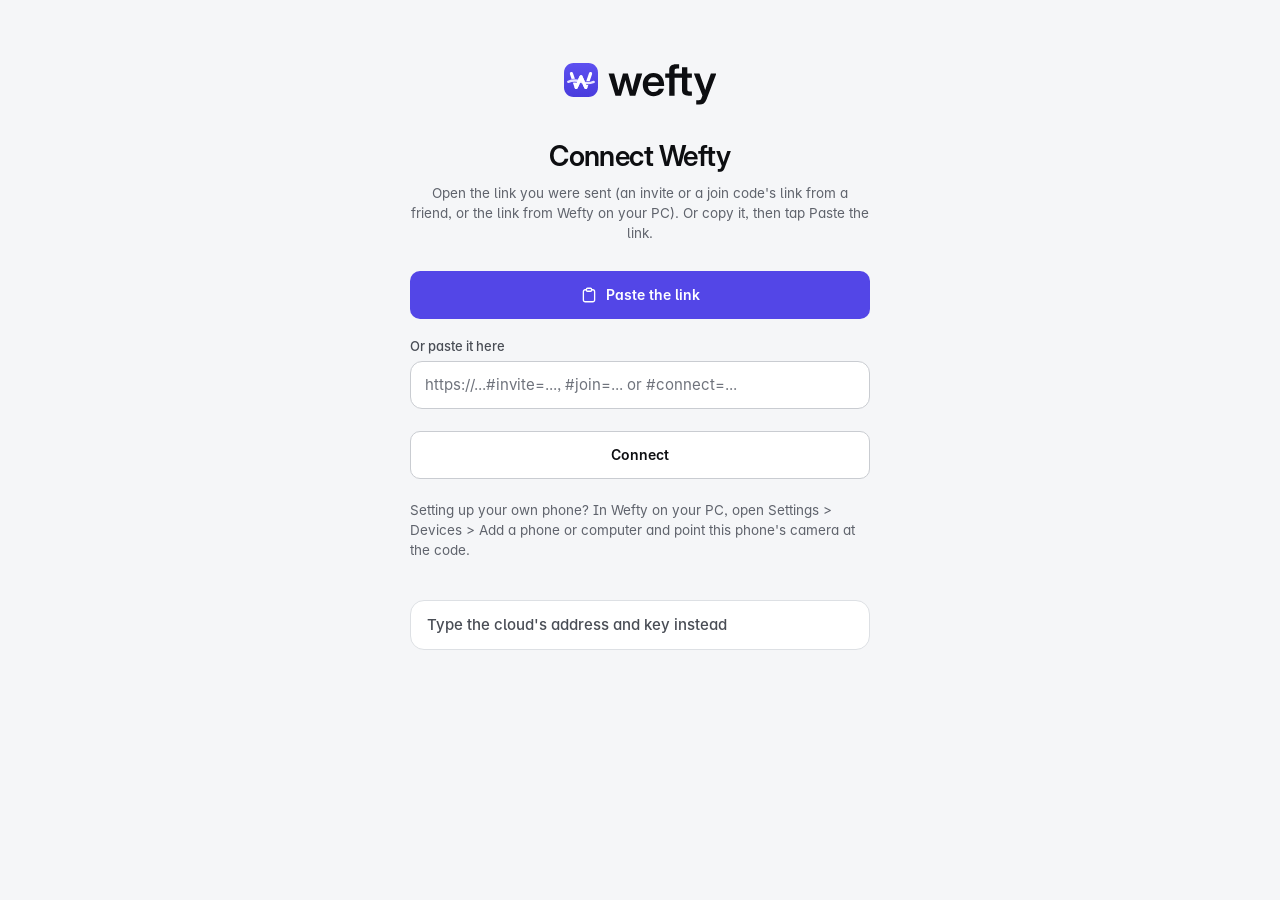
==== index.html @ 0eb9ab0c "Wefty 1.19.11 at wefty.org Co-Authored-By: Claude Opus 5.5 <noreply@anthropic.com> Claude-Session: h" ====
<!doctype html>
<html lang="en">
<head>
  <meta charset="utf-8">
  <meta name="viewport" content="width=device-width, initial-scale=1, viewport-fit=cover, interactive-widget=resizes-content">
  <meta name="theme-color" content="#f5f6f8" media="(prefers-color-scheme: light)">
  <meta name="theme-color" content="#0d0d17" media="(prefers-color-scheme: dark)">
  <meta name="color-scheme" content="light dark">
  <meta http-equiv="Content-Security-Policy" content="default-src 'self'; script-src 'self'; style-src 'self' 'unsafe-inline'; img-src 'self' blob: data: https://*.supabase.co http://127.0.0.1:*; media-src 'self' blob: https://*.supabase.co; connect-src 'self' https://*.supabase.co wss://*.supabase.co http://127.0.0.1:* ws://127.0.0.1:* https://api.anthropic.com https://generativelanguage.googleapis.com; object-src 'none'; base-uri 'self'; form-action 'self'">
  <script src="js/moved.js"></script>
  <script src="js/theme.js"></script>
  <title>Wefty</title>
  <link rel="manifest" href="manifest.webmanifest">
  <link rel="icon" href="icons/favicon.svg" type="image/svg+xml">
  <link rel="icon" href="icons/favicon-32.png" sizes="32x32" type="image/png">
  <link rel="apple-touch-icon" href="icons/wefty-apple-180.png">
  <link rel="preload" href="fonts/Inter-Regular.woff2" as="font" type="font/woff2" crossorigin>
  <link rel="preload" href="fonts/Inter-SemiBold.woff2" as="font" type="font/woff2" crossorigin>
  <link rel="stylesheet" href="styles.css">
</head>
<body>
  <div id="app" class="booting">
    <div id="boot"><svg class="wordmark" xmlns="http://www.w3.org/2000/svg" viewBox="0 0 352.93 96.37" role="img" aria-label="Wefty"><defs><linearGradient id="wm-g" x1="0" y1="0" x2="0" y2="1"><stop offset="0" stop-color="#5d50f0"/><stop offset="1" stop-color="#493cdd"/></linearGradient><mask id="wm-m" maskUnits="userSpaceOnUse" x="0" y="0" width="64" height="64"><rect width="64" height="64" fill="#fff"/><path d="M8 35.5 Q20 30.5 32 35.5 T56 35.5" fill="none" stroke="#000" stroke-width="7" stroke-linecap="round"/></mask></defs><g class="wm-mark" transform="scale(1.22772)"><path d="M18 0 H46 C56 0 64 8 64 18 V46 C64 56 56 64 46 64 H18 C8 64 0 56 0 46 V18 C0 8 8 0 18 0 Z" fill="url(#wm-g)"/><path d="M8 35.5 Q20 30.5 32 35.5 T56 35.5" fill="none" stroke="#e6e3ff" stroke-width="4.4" stroke-linecap="round"/><path d="M14 20 L23 46 L32 26 L41 46 L50 20" mask="url(#wm-m)" fill="none" stroke-linecap="round" stroke-linejoin="round" stroke="#fff" stroke-width="6"/><path d="M23 46 L32 26 L41 46" fill="none" stroke-linecap="round" stroke-linejoin="round" stroke="#fff" stroke-width="6"/></g><path class="wm-text" d="M344 0H604L734 -440C763 -538 789 -641 815 -744C842 -641 868 -538 896 -440L1024 0H1286L1613 -1056H1345L1236 -655C1203 -530 1172 -396 1142 -265C1109 -396 1077 -530 1043 -655L932 -1056H699L587 -655C552 -529 520 -394 487 -263C455 -394 425 -529 392 -655L283 -1056H18ZM2153.4 24C2400.4 24 2596.4 -119 2636.4 -326H2400.4C2371.4 -236 2286.4 -175 2159.4 -175C1989.4 -175 1891.4 -290 1885.4 -462H2649.4V-531C2649.4 -855 2447.4 -1080 2143.4 -1080C1847.4 -1080 1638.4 -848 1638.4 -527C1638.4 -207 1836.4 24 2153.4 24ZM1887.4 -636C1904.4 -787 2001.4 -880 2147.4 -880C2293.4 -880 2391.4 -787 2407.4 -636ZM3358.8 -1056H3143.8V-1168C3143.8 -1254 3175.8 -1287 3261.8 -1287H3358.8V-1490H3211.8C3002.8 -1490 2890.8 -1392 2890.8 -1210V-1056H2700.8V-853H2890.8V0H3143.8V-853H3358.8ZM3962.3 -1056H3747.3V-1344H3494.3V-1056H3310.3V-853H3494.3V-266C3494.3 -85 3595.3 0 3810.3 0H3962.3V-203H3854.3C3772.3 -203 3747.3 -228 3747.3 -303V-853H3962.3ZM4168.7 418H4333.7C4486.7 418 4590.7 339 4653.7 174L5125.7 -1056H4861.7L4668.7 -506C4641.7 -428 4616.7 -350 4592.7 -272C4568.7 -350 4542.7 -428 4516.7 -506L4322.7 -1056H4055.7L4462.7 -6L4423.7 96C4393.7 179 4361.7 213 4293.7 213H4168.7Z" transform="translate(102.15 75.66) scale(0.048828)"/></svg></div>
  </div>
  <div id="layers"></div>
  <div id="toasts" aria-live="polite"></div>
  <div id="drop-hint" hidden><div><span class="icon big"><svg viewBox="0 0 24 24" fill="none" stroke="currentColor" stroke-width="1.75" stroke-linecap="round" stroke-linejoin="round"><path d="M12 15.5v-11M7 9l5-5 5 5M5 20h14"/></svg></span><p>Drop to send to your phone</p></div></div>
  <script src="vendor/supabase.js"></script>
  <script src="vendor/qrcode.js"></script>
  <script src="vendor/fsrs.js"></script>
  <script src="js/util.js"></script>
  <script src="js/reading.js"></script>
  <script src="js/db.js"></script>
  <script src="js/lock.js"></script>
  <script src="js/cloud.js"></script>
  <script src="js/drag.js"></script>
  <script src="js/organise.js"></script>
  <script src="js/notes.js"></script>
  <script src="js/format.js"></script>
  <script src="js/editor.js"></script>
  <script src="js/send.js"></script>
  <script src="js/clips.js"></script>
  <script src="js/arrive.js"></script>
  <script src="js/files.js"></script>
  <script src="js/settings.js"></script>
  <script src="js/profile.js"></script>
  <script src="js/share.js"></script>
  <script src="js/settingsui.js"></script>
  <script src="js/update.js"></script>
  <script src="js/welcome.js"></script>
  <script src="js/start.js"></script>
  <script src="js/ink.js"></script>
  <script src="js/reminders.js"></script>
  <script src="js/study.js"></script>
  <script src="js/review.js"></script>
  <script src="js/learn.js"></script>
  <script src="js/exams.js"></script>
  <script src="js/history.js"></script>
  <script src="js/export.js"></script>
  <script src="js/attachsearch.js"></script>
  <script src="js/ai.js"></script>
  <script src="js/aicards.js"></script>
  <script src="js/capture.js"></script>
  <script src="js/chattools.js"></script>
  <script src="js/chat.js"></script>
  <script src="js/notetaker.js"></script>
  <script src="js/dictation.js"></script>
  <script src="js/arrivals.js"></script>
  <script src="js/access.js"></script>
  <script src="js/news.js"></script>
  <script src="js/today.js"></script>
  <script src="js/starthere.js"></script>
  <script src="js/subs.js"></script>
  <script src="js/push.js"></script>
  <script src="js/streak.js"></script>
  <script src="js/week.js"></script>
  <script src="js/checkin.js"></script>
  <script src="js/coach.js"></script>
  <script src="js/tour.js"></script>
</body>
</html>
---- styles.css ----
/* Wefty's look ("Seam"): cool greys, one iris accent, 1 px lines instead of glows, flat surfaces with crisp edges.
   Light and dark come from the same tokens (light-dark() picks by the page's colour scheme, which util.js sets from
   Settings > Appearance or the system). The same sheet lays out a phone (tabs along the bottom, a note over
   everything), a Chromebook-size window (a rail, the list and the note side by side) and the PC app (a rail, folders,
   the list and the note). The page you write on is always the brightest surface. */

@font-face { font-family: "Inter"; font-style: normal; font-weight: 400; font-display: swap; src: url("fonts/Inter-Regular.woff2") format("woff2"); }
@font-face { font-family: "Inter"; font-style: normal; font-weight: 500; font-display: swap; src: url("fonts/Inter-Medium.woff2") format("woff2"); }
@font-face { font-family: "Inter"; font-style: normal; font-weight: 600; font-display: swap; src: url("fonts/Inter-SemiBold.woff2") format("woff2"); }
@font-face { font-family: "Inter"; font-style: normal; font-weight: 700; font-display: swap; src: url("fonts/Inter-Bold.woff2") format("woff2"); }
@font-face { font-family: "Inter Display"; font-style: normal; font-weight: 600; font-display: swap; src: url("fonts/InterDisplay-SemiBold.woff2") format("woff2"); }
/* The two dyslexia-friendly fonts (js/reading.js; their licences beside them in fonts/). Only named by the rules
   that apply while one is chosen, so a browser only fetches them then. Lexend in its Latin and Latin Extended parts;
   OpenDyslexic whole, as its makers publish it (its name is reserved, so it's never cut down). */
@font-face { font-family: "Lexend"; font-style: normal; font-weight: 400; font-display: swap; src: url("fonts/Lexend-Regular.woff2") format("woff2"); unicode-range: U+0000-00FF, U+0131, U+0152-0153, U+02BB-02BC, U+02C6, U+02DA, U+02DC, U+0304, U+0308, U+0329, U+2000-206F, U+20AC, U+2122, U+2191, U+2193, U+2212, U+2215, U+FEFF, U+FFFD; }
@font-face { font-family: "Lexend"; font-style: normal; font-weight: 400; font-display: swap; src: url("fonts/Lexend-Regular-ext.woff2") format("woff2"); unicode-range: U+0100-02BA, U+02BD-02C5, U+02C7-02CC, U+02CE-02D7, U+02DD-02FF, U+0304, U+0308, U+0329, U+1D00-1DBF, U+1E00-1E9F, U+1EF2-1EFF, U+2020, U+20A0-20AB, U+20AD-20C0, U+2113, U+2C60-2C7F, U+A720-A7FF; }
@font-face { font-family: "Lexend"; font-style: normal; font-weight: 700; font-display: swap; src: url("fonts/Lexend-Bold.woff2") format("woff2"); unicode-range: U+0000-00FF, U+0131, U+0152-0153, U+02BB-02BC, U+02C6, U+02DA, U+02DC, U+0304, U+0308, U+0329, U+2000-206F, U+20AC, U+2122, U+2191, U+2193, U+2212, U+2215, U+FEFF, U+FFFD; }
@font-face { font-family: "Lexend"; font-style: normal; font-weight: 700; font-display: swap; src: url("fonts/Lexend-Bold-ext.woff2") format("woff2"); unicode-range: U+0100-02BA, U+02BD-02C5, U+02C7-02CC, U+02CE-02D7, U+02DD-02FF, U+0304, U+0308, U+0329, U+1D00-1DBF, U+1E00-1E9F, U+1EF2-1EFF, U+2020, U+20A0-20AB, U+20AD-20C0, U+2113, U+2C60-2C7F, U+A720-A7FF; }
@font-face { font-family: "OpenDyslexic"; font-style: normal; font-weight: 400; font-display: swap; src: url("fonts/OpenDyslexic-Regular.woff2") format("woff2"); }
@font-face { font-family: "OpenDyslexic"; font-style: normal; font-weight: 700; font-display: swap; src: url("fonts/OpenDyslexic-Bold.woff2") format("woff2"); }

:root {
  color-scheme: light dark;
  /* surfaces: page < surface < card; --page is the one you write on */
  --bg: light-dark(#f5f6f8, #0d0d17);
  --surface: light-dark(#ffffff, #13131f);
  --surface-2: light-dark(#eeeff2, #2c2d40);
  --card: light-dark(#ffffff, #212133);
  --page: light-dark(#ffffff, #212133);
  --field: light-dark(#ffffff, #151521);
  --sunken: light-dark(#eeeff2, #0d0d17);
  --raised: light-dark(#ffffff, #2e2e43);  /* menus, a step above the cards they open over */
  --selected: light-dark(#ffffff, #3e3e58);  /* the picked segment of a segmented control */
  --line: light-dark(#dde0e4, #37374c);
  --line-soft: light-dark(#e6e8eb, #2c2c3e);
  --line-strong: light-dark(#c9ccd1, #494961);
  --control: light-dark(#787c84, #83839e);
  --thread: light-dark(#dde0e4, #57517f);  /* the dividers (a quiet lavender in dark) */
  --edge-hi: light-dark(transparent, rgba(255, 255, 255, .055));  /* the 1 px highlight along a raised thing's top in dark */
  /* words */
  --text: light-dark(#0d0e11, #e7e7ef);
  --text-2: light-dark(#494d55, #c8c8d6);
  --muted: light-dark(#5f636c, #a5a5b8);
  --placeholder: light-dark(#6f737c, #9797aa);
  --faint: light-dark(#a1a5ac, #6a6a7d);
  /* the brand's iris on each screen's main button (primary buttons, the round new-note button, the PIN pad's OK, the
     chat's Send), with white words in both themes */
  --primary: light-dark(#5346e7, #6660e9);
  --primary-hover: light-dark(#4438c2, #5d53df);
  --primary-press: light-dark(#342d97, #5347ce);
  --on-primary: #ffffff;
  /* the accent: the marks (on, done, picked, focused, progress) and the soft purples. In light it's the same iris; in
     dark a pale lavender with deep indigo on it, so only the main button is the bright iris */
  --accent: light-dark(#5346e7, #a2a2ec);
  --accent-hover: light-dark(#4438c2, #9796e0);
  --accent-press: light-dark(#342d97, #9291da);
  --accent-ink: light-dark(#4438c2, #bcbcff);
  --accent-wash: light-dark(#f4f6ff, #282845);
  --accent-soft: light-dark(#e9ecff, #363367);
  --accent-line: light-dark(#b2bcff, #605bc1);
  --accent-2: light-dark(#a099f2, #8382eb);  /* the second and third steps of things drawn in parts from the accent */
  --accent-3: light-dark(#cfcbf8, #6660e9);
  /* Words picked to copy (1.19.1; the owner: "nor highlighting text at all": the soft purple they had, --accent-soft,
     was barely there on a white page, about 1.2 to 1). --pick, everywhere words show (the Read view, Chat, Today...),
     as plain as a browser's own: about 1.6 to 1 on white, 2 on the dark page. --pick-see is the same colour seen
     through, for the note's boxes, which draw bold, underlines and ==highlights== under their own letters. */
  --pick: light-dark(#c8c4f7, #4c4992);
  --pick-see: light-dark(rgb(83 70 231 / .32), rgb(119 113 241 / .5));
  --on-accent: light-dark(#ffffff, #1c125a);
  --on-accent-warn: light-dark(#ffd27a, #773f05);  /* a paused dot on the accent (the note-taker's bar at the top, in light) */
  --focus: light-dark(#6c6dfa, #a1a1fd);
  --brand: light-dark(#5346e7, #6660e9);
  /* meaning */
  --danger: light-dark(#cb242d, #fe9592);
  --warn: light-dark(#9a5505, #ffc96a);
  --ok: light-dark(#0f7845, #6ce0a7);
  --danger-soft: light-dark(#fae9ea, #4d2426);
  --warn-soft: light-dark(#f3ebe1, #442f13);
  --ok-soft: light-dark(#e7f2ec, #173a2c);
  --danger-fill: light-dark(#cb242d, #4d2426);
  --on-danger-fill: light-dark(#ffffff, #fe9592);
  /* ==highlighted== words (a highlighter's yellow, soft enough that every word colour still reads on it) */
  --highlight: light-dark(#fff0a8, #443804);
  /* the reading aids (js/reading.js): softer letters and soft page colours for dyslexia-friendly text (the dark ones
     muted), and Quick read's colours behind the first letters of each word */
  --reading-text: light-dark(#25272d, #dcdbe4);
  --tint-cream: light-dark(#fbf6e8, #282217);
  --tint-peach: light-dark(#fdf0e7, #2c2018);
  --tint-mint: light-dark(#eef8f1, #1a261f);
  --tint-sky: light-dark(#ecf3fc, #19242e);
  --tint-lilac: light-dark(#f4f0fc, #261f2f);
  --quick-blue: light-dark(#d9e6ff, #1d395b);
  --quick-yellow: light-dark(#ffe98f, #443808);
  --quick-green: light-dark(#d3f2dc, #1b412a);
  --quick-pink: light-dark(#ffdbe9, #55243e);
  --quick-purple: light-dark(#e8ddff, #3c2d5f);
  /* toasts are always graphite */
  --toast: light-dark(#17191c, #2d2d40);
  --toast-edge: light-dark(#17191c, #474860);
  --on-toast: #f5f6f8;
  --toast-action: #b2bcff;
  --toast-danger: #fb817f;
  --toast-ok: #5ad69b;
  /* folder dots (never text) */
  --tag-slate: light-dark(#7c8799, #a1abbe);
  --tag-sky: light-dark(#2591c4, #53b6eb);
  --tag-amber: light-dark(#b67700, #de9c31);
  --tag-green: light-dark(#429c5a, #69c27e);
  --tag-coral: light-dark(#d15e49, #fb836d);
  --tag-teal: light-dark(#009b95, #41c1ba);
  --tag-rose: light-dark(#c95a8b, #f37fb0);

  --shadow-1: 0 0 0 1px light-dark(rgba(13, 14, 17, .04), rgba(255, 255, 255, .02)), 0 1px 2px light-dark(rgba(13, 14, 17, .06), rgba(0, 0, 0, .5));
  --shadow-2: 0 1px 0 light-dark(transparent, rgba(255, 255, 255, .04)) inset, 0 2px 4px light-dark(rgba(13, 14, 17, .05), transparent), 0 8px 20px -4px light-dark(rgba(13, 14, 17, .10), rgba(0, 0, 0, .55));
  --shadow-3: 0 1px 0 light-dark(transparent, rgba(255, 255, 255, .05)) inset, 0 4px 10px light-dark(rgba(13, 14, 17, .06), transparent), 0 20px 48px -8px light-dark(rgba(13, 14, 17, .22), rgba(0, 0, 0, .7));
  --shadow-fab: 0 1px 2px light-dark(rgba(13, 14, 17, .16), rgba(0, 0, 0, .45)), 0 6px 16px -4px light-dark(rgba(52, 45, 151, .38), rgba(0, 0, 0, .6));
  --scrim: light-dark(rgba(13, 14, 17, .38), rgba(0, 0, 0, .56));
  --ring: 0 0 0 3px color-mix(in srgb, var(--focus) 30%, transparent);

  --r-xs: 4px; --r-sm: 6px; --r-md: 10px; --r-lg: 14px; --r-xl: 20px; --r-full: 999px;
  --font: "Inter", system-ui, "Segoe UI", Roboto, "Helvetica Neue", Arial, sans-serif;
  --font-display: "Inter Display", "Inter", system-ui, "Segoe UI", Roboto, sans-serif;
  /* single-storey a (as in the wordmark), l with a tail and I with serifs (HCl never reads HCI), round quotes */
  --font-features: "cv05", "cv08", "cv11", "ss03";
  --ease-out: cubic-bezier(.2, .8, .2, 1);
  --ease-in: cubic-bezier(.4, 0, 1, 1);
  --ease-spring: cubic-bezier(.3, 1.3, .5, 1);
  --d-1: 90ms; --d-2: 160ms; --d-3: 240ms;
  --notch: env(safe-area-inset-top, 0px);
  --safe-top: var(--notch);  /* what top bars pad by: the notch, and the note-taker's bar while it shows */
  --safe-bottom: env(safe-area-inset-bottom, 0px);
}
:root[data-theme="light"] { color-scheme: light; }
:root[data-theme="dark"] { color-scheme: dark; }
/* Pure black (Settings > Appearance, per device, never the default; js/theme.js sets html[data-black] only while dark
   shows): for phones with black (OLED) screens. Only the canvas goes black and the words a touch softer; cards, menus,
   lines, the iris and the lavender stay as above, so cards still stand out. Each value is a light-dark() pair too, so
   it can never change light mode. */
:root[data-black] {
  --bg: light-dark(#f5f6f8, #000000);
  --surface: light-dark(#ffffff, #000000);
  --sunken: light-dark(#eeeff2, #000000);
  --page: light-dark(#ffffff, #000000);
  --field: light-dark(#ffffff, #0a0a12);
  --text: light-dark(#0d0e11, #dddde4);
  --reading-text: light-dark(#25272d, #d2d2da);
}
/* Sheets stay cards in Pure black, and so does the note-taker's screen from 700 px (a dialog there; on a phone it's
   the whole screen, the canvas): what they hold on --page (a flash card's front, Learn's question, empty tick boxes)
   takes the card's colour, as in dark, never a black hole. (In light --card and --page are both white.) */
:root[data-black] .sheet { --page: var(--card); }
@media (min-width: 700px) { :root[data-black] .nt { --page: var(--card); } }

* { box-sizing: border-box; }
/* The font shorthand resets these on every element that uses it, so they're put back everywhere. */
*, ::before, ::after { font-feature-settings: var(--font-features) !important; }
html, body { margin: 0; height: 100%; }
body {
  background: var(--bg); color: var(--text);
  font: 400 15px/22px var(--font);
  -webkit-font-smoothing: antialiased; -moz-osx-font-smoothing: grayscale; text-rendering: optimizeLegibility;
  -webkit-tap-highlight-color: transparent;
  overscroll-behavior: none;
}
button, input, textarea, select { font: inherit; color: inherit; }
button { cursor: pointer; }
[hidden] { display: none !important; }
::selection { background: var(--pick); color: var(--text); }
/* Windows' high contrast colours: the system's own (the browser forces these too; said, so nothing here fights it) */
@media (forced-colors: active) { ::selection { background: Highlight; color: HighlightText; } }
:focus-visible { outline: 2px solid var(--focus); outline-offset: 2px; }
::placeholder { color: var(--placeholder); opacity: 1; }
/* Thin scrollbars where a mouse or a trackpad uses them (the PC, a Chromebook). A touch screen keeps its own, which
   float over the page: Chrome on a phone draws styled ones as old-style bars that take room, with a white square where
   two meet (1.16.1: a phone's Today lost 10 px to one and showed a sideways bar and that square under it). */
@media (hover: hover) and (pointer: fine) {
  ::-webkit-scrollbar { width: 10px; height: 10px; }
  ::-webkit-scrollbar-thumb { background: var(--line-strong); border-radius: 10px; border: 3px solid transparent; background-clip: padding-box; }
  ::-webkit-scrollbar-thumb:hover { background-color: var(--control); }
  ::-webkit-scrollbar-track, ::-webkit-scrollbar-corner { background: transparent; }
}
.num, .count, .when, .head-count, .progress, .t-meta { font-variant-numeric: tabular-nums; }

/* ------------------------------------------------------------ the mark and the wordmark */

/* The mark (util.js V.mark): in colour where it's the brand (the rail, the wordmark); one colour (currentColor) for
   the faint ones in empty lists. The wordmark's box reaches down to the y's tail, so its height is the mark's size
   (34 px; 38 px at the start) times 96.37 / 78.57. */
.mark { display: block; flex: none; color: var(--brand); }
.wordmark { display: block; height: 41.7px; width: auto; }
.wordmark .wm-text { fill: var(--text); }
#boot { display: grid; place-items: center; height: 100vh; height: 100dvh; }
#boot .wordmark { height: 46.6px; animation: arrive var(--d-3) var(--ease-out) both; }
@keyframes arrive { from { opacity: 0; transform: translateY(4px); } }
/* Out of sight (the PC app keeps its page running in the tray): nothing moves, so nothing needs drawing. */
html.away *, html.away *::before, html.away *::after { animation-play-state: paused !important; }

/* ------------------------------------------------------------ the frame: tabs along the bottom, a rail when wide

   Four tabs (Today, Notes, Share, Chat). The one you're on has the logo's thread, a small wave (util.js V.weave),
   between its icon and its name: no pill behind it any more. Your picture (js/profile.js) is at the right of each
   screen's top row on a phone, and at the foot of the rail when wide. */

#app.ready:not(.gate) {
  display: grid; height: 100vh; height: 100dvh;
  grid-template-columns: minmax(0, 1fr); grid-template-rows: minmax(0, 1fr) auto; grid-template-areas: "view" "tabs";
}
.view { grid-area: view; overflow: auto; min-height: 0; position: relative; }
.view[data-tab=notes] { overflow: hidden; }

.tabs {
  grid-area: tabs; display: flex; justify-content: space-around;
  padding: 0 calc(6px + env(safe-area-inset-right, 0px)) var(--safe-bottom) calc(6px + env(safe-area-inset-left, 0px));
  min-height: 64px; background: var(--surface); border-top: 1px solid var(--line);
}
.rail-home, .rail-spacer, .tabs .rail-me { display: none; }
.tab {
  flex: 1; max-width: 120px; min-width: 0; display: grid; grid-template-rows: 24px 6px 15px; row-gap: 3px; justify-items: center;
  align-content: center; min-height: 64px; background: none; border: none; padding: 6px 2px; color: var(--muted);
  font: 500 12px/15px var(--font);
}
.tab-icon { position: relative; display: block; width: 24px; height: 24px; }
.tab .icon { width: 24px; height: 24px; }
.weave { display: block; width: 24px; height: 6px; overflow: visible; color: var(--accent); }
.weave path { fill: none; stroke: currentColor; stroke-width: 2; stroke-linecap: round; }
.tab .weave { visibility: hidden; }
.tab-label { max-width: 100%; overflow: hidden; text-overflow: ellipsis; white-space: nowrap; }
.tab.on { color: var(--text); }
.tab.on .tab-icon { color: var(--accent-ink); }
.tab.on .tab-label { font-weight: 600; }
.tab.on .weave { visibility: visible; }
@media (hover: hover) { .tab:not(.on):hover { color: var(--text); } }
.badge {
  position: absolute; top: -5px; left: 15px; min-width: 18px; height: 18px; padding: 0 5px; border-radius: 9px;
  background: var(--accent); color: var(--on-accent); font: 600 10.5px/18px var(--font); text-align: center;
  box-shadow: 0 0 0 2px var(--surface); font-variant-numeric: tabular-nums;
}
/* Chat's dot (1.18): an answer is being written while another screen shows. It sits where the badge would, and only
   when there's no number; it breathes gently (still with reduced motion, and while Wefty is out of sight). */
.tab-dot {
  position: absolute; top: -2px; left: 17px; width: 10px; height: 10px; border-radius: 50%; background: var(--accent);
  box-shadow: 0 0 0 2px var(--surface); animation: tab-dot-breathe 1.8s ease-in-out infinite;
}
@keyframes tab-dot-breathe { 50% { opacity: .4; } }
@media (forced-colors: active) { .tab-dot { background: Highlight; } }
/* Settings on a phone is a page of its own: its back arrow (and Back) leave it, so the tabs make way. */
@media (max-width: 899px) { #app.ready[data-view=settings] .tabs { display: none; } }

@media (min-width: 900px) {
  #app.ready:not(.gate) {
    grid-template-columns: 76px minmax(0, 1fr); grid-template-rows: minmax(0, 1fr); grid-template-areas: "tabs view";
  }
  .tabs {
    flex-direction: column; justify-content: flex-start; align-items: center; gap: 4px; padding: 16px 0 14px;
    border-top: none; border-right: 1px solid var(--line); background: var(--bg); min-height: 0; overflow: auto;
  }
  /* (the logo is a button to Today, 1.17: 52 px to point at, the mark where it always was) */
  .rail-home {
    display: grid; place-items: center; flex: none; width: 52px; height: 52px; margin: -11px 0 5px; padding: 0;
    border: none; border-radius: 14px; background: none;
  }
  .rail-spacer { display: block; flex: 1; min-height: 12px; }
  .tab {
    flex: none; width: 64px; min-height: 0; grid-template-rows: 22px 6px 14px; padding: 8px 0 6px; border-radius: 12px;
    font-size: 11.5px; line-height: 14px;
  }
  .tab-icon, .tab .icon { width: 22px; height: 22px; }
  .tab .weave { width: 20px; }
  .badge { top: -6px; left: 13px; box-shadow: 0 0 0 2px var(--bg); }
  .tab-dot { top: -3px; left: 15px; box-shadow: 0 0 0 2px var(--bg); }
  .tabs .rail-me { display: grid; width: 52px; height: 52px; margin-top: 6px; }
  .rail-me .av { width: 36px; height: 36px; }
  .rail-me[data-mark=ring]::after { width: 44px; height: 44px; }
}
@media (min-width: 900px) and (hover: hover) { .tab:hover, .rail-home:hover { background: var(--surface-2); } }

/* Your picture: your first letter on the lavender, and a mark for how syncing goes (js/profile.js): nothing when all
   is well, a thin turning ring while a sync takes a while, an amber dot while changes wait here, a red one when the
   cloud can't be reached. */
.me {
  position: relative; display: grid; place-items: center; flex: none; width: 44px; height: 44px; padding: 0;
  border: none; border-radius: 50%; background: none; color: inherit;
}
.me.on { background: var(--surface-2); }
.av {
  position: relative; display: grid; place-items: center; width: 34px; height: 34px; border-radius: 50%;
  background: var(--accent-soft); color: var(--accent-ink); font: 600 15px/1 var(--font);
  box-shadow: inset 0 0 0 1px var(--accent-line);
}
.av .dot { display: none; position: absolute; right: -2px; bottom: -2px; width: 12px; height: 12px; border-radius: 50%; box-shadow: 0 0 0 2.5px var(--bg); }
/* (changes made here still going up: a calm iris dot, until they've reached the cloud; amber and red win over it) */
.me[data-unsent] .dot, .av[data-unsent] > .dot { display: block; background: var(--accent); }
.me[data-mark=warn] .dot, .av[data-mark=warn] > .dot { display: block; background: var(--warn); }
.me[data-mark=bad] .dot, .av[data-mark=bad] > .dot { display: block; background: var(--danger); }
@media (forced-colors: active) {
  .me[data-unsent] .dot, .av[data-unsent] > .dot, .me[data-mark=warn] .dot, .av[data-mark=warn] > .dot,
  .me[data-mark=bad] .dot, .av[data-mark=bad] > .dot { forced-color-adjust: none; background: Mark; outline: 2px solid CanvasText; }
}
.me[data-mark=ring]::after {
  content: ""; position: absolute; width: 42px; height: 42px; border-radius: 50%; border: 2px solid transparent;
  border-top-color: var(--accent); border-right-color: var(--accent); animation: spin 1.1s linear infinite; pointer-events: none;
}
@media (hover: hover) { .me:hover .av { box-shadow: inset 0 0 0 1.5px var(--accent); } }

/* Each screen's one row at the top (util.js V.appHead): a title (or the logo, on Today), the screen's own buttons and
   your picture; a back arrow first where there is one. It pads for the notch and the note-taker's bar (--safe-top),
   and for a phone's rounded sides in landscape. */
header.app-head {
  display: flex; align-items: center; gap: 2px; min-height: 60px;
  padding: calc(8px + var(--safe-top)) env(safe-area-inset-right, 0px) 8px env(safe-area-inset-left, 0px);
}
.app-head .head-title { flex: 1; min-width: 0; display: grid; }
.app-head .head-grow { flex: 1; }
.app-head .head-sub { margin: 0; color: var(--muted); font: 500 13px/18px var(--font); overflow: hidden; text-overflow: ellipsis; white-space: nowrap; }
.app-head .head-mark { flex: none; margin-right: 8px; }
/* (on Today the logo is a button back to its top, 1.17: 44 px to tap, the mark where it was) */
.app-head .head-home {
  flex: none; display: grid; place-items: center; width: 44px; height: 44px; margin: 0 1px 0 -7px; padding: 0;
  border: none; border-radius: 12px; background: none;
}
.app-head .head-home .head-mark { margin: 0; }
@media (hover: hover) { .app-head .head-home:hover { background: var(--surface-2); } }
.app-head .head-back { margin-left: -10px; margin-right: 2px; }
.app-head > .icon-btn { width: 44px; height: 44px; border-radius: 12px; }
.app-head > .btn { flex: none; margin: 0 4px; }
.list-title .head-me { margin-left: 2px; }
@media (max-width: 899px) {
  .page > header.app-head { margin-right: -12px; }  /* (the picture sits by the screen's edge, as in the mockup) */
}
@media (min-width: 900px) {
  .app-head .head-me, .list-title .head-me { display: none; }  /* (at the foot of the rail instead) */
  .app-head .head-back { display: none; }  /* (wide, Settings is left from the rail) */
}

/* The picture's menu: what's going on first (only when something is), who you are, then Settings and the rest. */
.menu.profile-menu { width: min(304px, calc(100vw - 16px)); padding: 6px; border-radius: 14px; }
.menu-sep { height: 1px; margin: 6px 8px; background: var(--line); }
.menu-head { display: flex; align-items: center; gap: 12px; padding: 8px 8px 10px; }
.menu-head .av { width: 40px; height: 40px; font-size: 17px; flex: none; }
.menu-head .av .dot { box-shadow: 0 0 0 2.5px var(--raised); }
.mh-text { display: grid; gap: 2px; min-width: 0; }
.mh-text strong { font: 600 14.5px/20px var(--font); overflow: hidden; text-overflow: ellipsis; white-space: nowrap; }
.mh-text span { color: var(--muted); font: 500 13px/18px var(--font); }
.profile-menu .menu-item { min-height: 48px; gap: 12px; padding: 0 12px; font-size: 15px; border-radius: 10px; }
.profile-menu .menu-item .icon { width: 20px; height: 20px; }
.m-status { display: flex; align-items: center; gap: 12px; padding: 4px 4px 4px 12px; margin-bottom: 6px; border-radius: 10px; }
.m-status.warn { background: var(--warn-soft); }
.m-status.bad { background: var(--danger-soft); }
.m-status.send { background: var(--accent-soft); }
.m-status.send .ms-ic { color: var(--accent-ink); }
.ms-ic { display: grid; place-items: center; color: var(--warn); }
.m-status.bad .ms-ic { color: var(--danger); }
.ms-ic .icon { width: 20px; height: 20px; }
.ms-text { flex: 1; min-width: 0; display: grid; }
.ms-text strong { color: var(--text); font: 600 14px/20px var(--font); }
.ms-text span { color: var(--text-2); font: 400 13px/18px var(--font); }
.ms-link {
  flex: none; min-height: 44px; padding: 0 12px; border: none; border-radius: 8px; background: none;
  color: var(--accent-ink); font: 600 14px/1 var(--font);
}
@media (hover: hover) { .ms-link:hover { background: color-mix(in oklab, var(--text) 6%, transparent); } }
.held-list { display: grid; gap: 2px; margin: 8px 0 0; }
.held-note {
  display: flex; align-items: center; gap: 12px; min-height: 48px; padding: 0 10px; border: none; border-radius: 10px;
  background: none; color: var(--text); text-align: left; font: 500 15px/20px var(--font);
}
.held-note > span:not(.icon) { flex: 1; min-width: 0; overflow: hidden; text-overflow: ellipsis; white-space: nowrap; }
.held-note .icon { color: var(--muted); }
@media (hover: hover) { .held-note:hover { background: var(--surface-2); } }
.frame-trouble { padding-top: calc(48px + var(--safe-top)); display: grid; justify-items: start; gap: 12px; }

/* ==== 1.16: Frame (A) ==== */
/* 600-899 px (an iPad upright, a narrow PC window, a big phone on its side): the phone's layout, but Today, Share and
   Settings keep a column of at most 640 px, so their tiles and rows aren't stretched across the screen. */
@media (min-width: 600px) and (max-width: 899px) {
  .view[data-tab=today] > .page, .view[data-tab=send] > .page, .view[data-tab=files] > .page,
  .view[data-tab=clips] > .page, .view[data-tab=settings] > .page { max-width: 640px; }
}
/* Today's frame (js/today.js): the logo at the top, the greeting under it. Package B lays out the rest. */
.today-greet { padding: 4px 0 8px; }
.today-greet h1 { margin: 0; font: 600 28px/34px var(--font-display); letter-spacing: -.02em; }
.today-date { margin: 4px 0 0; color: var(--muted); font: 500 14px/20px var(--font); }
.today-cols { display: grid; gap: 16px; }
@media (min-width: 900px) { .today-cols { grid-template-columns: repeat(2, minmax(0, 1fr)); } }
/* Share's switch: Send · Files · Clipboard (js/share.js). Package C styles it further. */
.segmented.share-switch { display: grid; width: 100%; margin: 0 0 12px; }
.segmented.share-switch button { position: relative; min-width: 0; }
.share-switch .badge { position: static; margin-left: 2px; box-shadow: none; }
@media (max-width: 339px) { .share-switch .share-label { font-size: 12.5px; } .share-switch button .icon { display: none; } }
.send-title { margin: 4px 2px 10px; font: 600 15px/22px var(--font); color: var(--text-2); }
/* ==== end Frame ==== */

/* ------------------------------------------------------------ bits used everywhere */

.icon { display: inline-flex; width: 18px; height: 18px; flex: none; }
.icon svg { width: 100%; height: 100%; }
.icon.big { width: 34px; height: 34px; }

.btn {
  position: relative; display: inline-flex; align-items: center; justify-content: center; gap: 8px;
  min-height: 40px; padding: 0 16px; border-radius: var(--r-md);
  background: var(--card); border: 1px solid var(--line-strong); color: var(--text);
  font: 600 14px/18px var(--font); white-space: nowrap;
  transition: background var(--d-1), border-color var(--d-1), color var(--d-1), transform var(--d-1) var(--ease-out);
}
.btn .icon { width: 18px; height: 18px; }
.btn:hover { background: var(--surface-2); }
.btn:active:not(:disabled) { transform: scale(.98); }
.btn:disabled { opacity: .45; cursor: default; }
/* Each screen's main button: the brand's iris with white words (--primary), in both themes. In dark it catches a 1 px
   highlight along its top, so it reads as raised rather than as a flat heavy block. */
.btn.primary { background: var(--primary); border-color: transparent; color: var(--on-primary); }
:where(:root[data-theme="dark"]) .btn.primary { box-shadow: inset 0 1px 0 rgba(255, 255, 255, .16); }
.btn.primary:hover:not(:disabled) { background: var(--primary-hover); }
.btn.primary:active:not(:disabled) { background: var(--primary-press); }
/* A second strong button on a screen that already has its main one (the round + or New note above the list): the
   Review card's Review button (js/review.js) and an empty list's New note (js/notes.js). The same solid iris in light;
   in dark the soft purple with lavender words and a thin iris edge, so the main action stays the one solid iris
   shape. Its hover and press mix in the iris edge (--accent-line). New chat on a wide Chat screen gets this same look
   below (.chat-side-head .btn.primary, from 900 px only: on a phone it's that screen's main button); a test keeps the
   two the same. */
.btn.tonal { background: light-dark(var(--primary), var(--accent-soft)); border-color: transparent; color: light-dark(var(--on-primary), var(--accent-ink)); }
:where(:root[data-theme="dark"]) .btn.tonal { box-shadow: inset 0 0 0 1px color-mix(in oklab, var(--accent-line) 60%, transparent); }
.btn.tonal:hover:not(:disabled) { background: light-dark(var(--primary-hover), color-mix(in oklab, var(--accent-soft) 84%, var(--accent-line))); }
.btn.tonal:active:not(:disabled) { background: light-dark(var(--primary-press), color-mix(in oklab, var(--accent-soft) 72%, var(--accent-line))); }
.btn.danger { background: var(--danger-fill); border-color: transparent; color: var(--on-danger-fill); }
.btn.danger:hover:not(:disabled) { filter: brightness(.94); }
.btn.danger-quiet { background: transparent; border-color: transparent; color: var(--danger); }
.btn.danger-quiet:hover { background: var(--danger-soft); }
.btn.quiet { background: transparent; border-color: transparent; color: var(--text-2); }
.btn.quiet:hover { background: var(--surface-2); color: var(--text); }
.btn.wide-btn { width: 100%; min-height: 48px; }
.icon-btn {
  position: relative; display: inline-grid; place-items: center; width: 40px; height: 40px; border-radius: var(--r-md); flex: none;
  background: transparent; border: 1px solid transparent; color: var(--text-2); padding: 0;
  transition: background var(--d-1), color var(--d-1);
}
.icon-btn .icon { width: 22px; height: 22px; }
.icon-btn::after { content: ""; position: absolute; inset: -2px; }  /* a 44 px target round a 40 px button */
.icon-btn:hover { background: var(--surface-2); color: var(--text); }
.icon-btn.on { background: var(--accent-soft); color: var(--accent-ink); }
.icon-btn.tiny { width: 30px; height: 30px; border-radius: 8px; }
.icon-btn.tiny .icon { width: 17px; height: 17px; }
.icon-btn.tiny::after { inset: -7px; }
.link-btn { background: none; border: none; color: var(--accent-ink); padding: 10px 0; font-weight: 500; text-decoration: underline; text-underline-offset: 3px; justify-self: center; }
kbd {
  font: 500 11px/1 var(--font); color: var(--muted); border: 1px solid var(--line); border-bottom-width: 2px;
  border-radius: var(--r-xs); padding: 3px 5px; background: var(--surface);
}

.field {
  width: 100%; min-height: 48px; background: var(--field); border: 1px solid var(--line-strong); border-radius: 12px;
  padding: 12px 14px; color: var(--text); outline: none; font: 400 15px/22px var(--font);
  transition: border-color var(--d-1), box-shadow var(--d-1);
}
.field:focus { border-color: var(--accent); box-shadow: var(--ring); }
textarea.field { resize: vertical; min-height: 48px; }
.label { display: grid; gap: 6px; font: 500 13px/18px var(--font); color: var(--text-2); margin: 14px 0 0; }
.hint, .muted { color: var(--muted); font-size: 13.5px; line-height: 20px; }
.error-text { color: var(--danger); font-size: 13.5px; min-height: 1em; margin: 8px 0; }
.error-text:empty { display: none; }

.card { background: var(--card); border: 1px solid var(--line); border-radius: var(--r-lg); padding: 16px; }
.section, .list-section {
  display: flex; align-items: baseline; gap: 8px; color: var(--muted); font: 600 13px/18px var(--font);
  margin: 22px 2px 10px;
}
.page { max-width: 760px; margin: 0 auto; padding: 0 16px 40px; }
.page-head, .list-title {
  display: flex; align-items: center; gap: 10px; min-height: 64px;
  padding: calc(14px + var(--safe-top)) 4px 10px;
}
.page-head h1, .list-title h1 {
  margin: 0; font: 600 28px/34px var(--font-display); letter-spacing: -.02em; min-width: 0;
  overflow: hidden; text-overflow: ellipsis; white-space: nowrap;
}
.page > h1 { font: 600 28px/34px var(--font-display); letter-spacing: -.02em; margin: 18px 4px 16px; }
.empty { text-align: center; color: var(--muted); padding: 56px 16px; display: grid; justify-items: center; gap: 14px; }
.empty p { margin: 0; max-width: 300px; }
.empty .mark { color: var(--faint); }
.empty.small { padding: 28px 12px; }

.chip {
  position: relative; display: inline-flex; align-items: center; gap: 7px; flex: none; height: 36px; padding: 0 13px;
  border: 1px solid var(--line); background: var(--card); color: var(--text-2); border-radius: var(--r-md);
  font: 500 14px/1 var(--font); white-space: nowrap;
  transition: background var(--d-2) var(--ease-spring), color var(--d-2), border-color var(--d-2);
}
.chip:hover { border-color: var(--line-strong); }
.chip::after { content: ""; position: absolute; inset: -4px 0; }  /* 44 px tall to a finger, without overlapping */
.chip .icon { width: 16px; height: 16px; }
.chip .count { color: var(--muted); font-weight: 500; }
/* The picked chip: a black pill in light; in dark a soft iris fill with an iris edge and off-white words (a white
   pill was the brightest thing on the screen), its count lavender. */
.chip.on { background: light-dark(var(--text), var(--accent-soft)); border-color: light-dark(var(--text), var(--accent-line)); color: light-dark(var(--bg), var(--text)); font-weight: 600; }
.chip.on .count { color: light-dark(color-mix(in srgb, var(--bg) 70%, transparent), var(--accent-ink)); }
.chip.add { padding: 0 10px; }
.emoji { font-size: 15px; line-height: 1; font-family: "Segoe UI Emoji", "Apple Color Emoji", "Noto Color Emoji", sans-serif; }
.dot { width: 8px; height: 8px; border-radius: 2.5px; flex: none; display: inline-block; background: var(--tag-slate); }
.dot.slate { background: var(--tag-slate); } .dot.sky { background: var(--tag-sky); } .dot.amber { background: var(--tag-amber); }
.dot.green { background: var(--tag-green); } .dot.coral { background: var(--tag-coral); } .dot.teal { background: var(--tag-teal); }
.dot.rose { background: var(--tag-rose); }

.switch {
  appearance: none; width: 44px; height: 26px; border-radius: 99px; position: relative; flex: none; cursor: pointer; margin: 0;
  background: var(--surface-2); border: 1.5px solid var(--control); transition: background var(--d-2), border-color var(--d-2);
}
.switch::after {
  content: ""; position: absolute; top: 3px; left: 3px; width: 17px; height: 17px; border-radius: 50%; background: var(--control);
  transition: transform var(--d-2) var(--ease-spring), background var(--d-2);
}
.switch:checked { background: var(--accent); border-color: var(--accent); }
.switch:checked::after { transform: translateX(18px); background: light-dark(#fff, var(--on-accent)); }  /* (dark: indigo on the pale track) */

.bar { height: 4px; border-radius: 2px; background: var(--line); overflow: hidden; flex: 1; }
.bar i { display: block; height: 100%; background: var(--accent); border-radius: 2px; transition: width .3s var(--ease-out); }
.spinner { width: 16px; height: 16px; border-radius: 50%; border: 2px solid var(--line); border-top-color: var(--accent); animation: spin .8s linear infinite; flex: none; }
@keyframes spin { to { transform: rotate(360deg); } }

/* ------------------------------------------------------------ dialogs, menus, toasts */

#layers { position: relative; z-index: 50; }
.layer {
  position: fixed; inset: 0; background: var(--scrim); display: flex; align-items: flex-end; justify-content: center;
  opacity: 0; transition: opacity var(--d-2) var(--ease-out); z-index: 60;
}
.layer.shown { opacity: 1; }
.layer.leaving { opacity: 0; transition-timing-function: var(--ease-in); }
.sheet {
  position: relative; width: 100%; max-width: 560px; max-height: 88vh; max-height: 88dvh; display: flex; flex-direction: column;
  background: var(--card); border-radius: var(--r-xl) var(--r-xl) 0 0; box-shadow: var(--shadow-3);
  padding: 20px 20px calc(16px + var(--safe-bottom));
  transform: translateY(24px); transition: transform var(--d-3) var(--ease-out);
}
.sheet::before {  /* the grabber */
  content: ""; position: absolute; top: 8px; left: 50%; width: 36px; height: 4px; margin-left: -18px; border-radius: 2px;
  background: var(--line-strong);
}
.layer.shown .sheet { transform: none; }
.sheet-head { display: flex; align-items: center; gap: 8px; padding: 0 0 6px; }
.sheet-head h2 { flex: 1; margin: 0; font: 600 17px/24px var(--font); overflow: hidden; text-overflow: ellipsis; white-space: nowrap; }
.sheet-head .icon-btn { margin: -6px -8px -6px 0; }
.sheet-body { overflow: auto; padding: 6px 0 12px; margin: 0 -4px; padding-left: 4px; padding-right: 4px; }
.sheet-body > p { margin: 6px 0; color: var(--text-2); }
.sheet-body > .field:first-child { margin-top: 6px; }
.sheet-actions {
  display: flex; gap: 10px; justify-content: flex-end; flex-wrap: wrap;
  padding-top: 14px; margin: 0 -20px; padding-left: 20px; padding-right: 20px; border-top: 1px solid var(--line-soft);
}
@media (max-width: 699px) {
  .sheet-actions:not(:has(> :nth-child(3))) > .btn { flex: 1; min-height: 48px; }
}
@media (min-width: 700px) {
  .layer { align-items: center; padding: 24px; }
  .sheet { border-radius: var(--r-xl); padding-bottom: 18px; transform: translateY(8px) scale(.98); max-height: 86vh; }
  .sheet::before { display: none; }
  .sheet.wide { max-width: 860px; }
}
.menu-layer { background: transparent; display: block; opacity: 1; }
/* Menus float: in dark a step lighter than the cards they open over, with a stronger edge. */
.menu {
  position: fixed; min-width: 220px; background: var(--raised); border: 1px solid light-dark(var(--line), var(--line-strong));
  border-radius: 12px; padding: 6px; box-shadow: var(--shadow-3);
  /* (a short screen, a phone on its side: the menu scrolls rather than leave its last items below the edge) */
  max-height: calc(100vh - 16px); max-height: calc(100dvh - 16px); overflow-y: auto; overscroll-behavior: contain;
}
.menu-item {
  display: flex; width: 100%; align-items: center; gap: 10px; min-height: 40px; padding: 0 10px; border-radius: 8px;
  background: none; border: none; text-align: left; color: var(--text); font: 500 14px/18px var(--font);
}
.menu-item .icon { color: var(--muted); }
.menu-item:hover, .menu-item:focus { background: light-dark(var(--surface-2), color-mix(in oklab, var(--text) 6%, transparent)); outline: none; }
.menu-item.danger, .menu-item.danger .icon { color: var(--danger); }
.menu-item:disabled { opacity: .45; cursor: default; }
.menu:focus { outline: none; }  /* (a menu opened by a pointer has the keyboard itself, nothing lit: V.menu `pointer`) */

/* "More options" (1.19.1, V.contextMenu): what's acted on shows it while its menu is open; a finger's menu has rows a
   finger can hit.
   A finger's long press, one rule (1.19.8; the owner: "sometimes it selects text, or sometimes vice versa"): on a touch
   screen nothing picks words but the words people read or write (V.WORDS in js/util.js, the same list: a note's words,
   its title and Read view, Chat's messages, the note-taker's transcript, an announcement) and the boxes typed in. So a
   long press on a thing (a card, a row, a chip, a day, a button, a setting) is only ever Wefty's (its menu, picking or
   dragging) and never the phone's word picking or callout, even an inch off the thing; on words it's only ever the
   phone's (handles, Copy). Buttons inside words stay things. Only where a finger is the pointer (a phone, a tablet):
   a touch-screen Chromebook or PC with a trackpad or mouse picks any words with it, as ever. */
.ctx-open { outline: 2px solid color-mix(in oklab, var(--accent) 60%, transparent); outline-offset: -2px; }
@media (pointer: coarse) {
  body { -webkit-user-select: none; user-select: none; -webkit-touch-callout: none; }
  :is(.ctx-words, .blocks, .note-title, .read-view, .chat-reply-body, .chat-you-text, .chat-note, .nt-words, .news-text, .news-note-body,
    .ai-check, .ai-gemini-net, .ai-gemini-times, .ai-gemini-first, textarea, select, [contenteditable]:not([contenteditable="false"]),
    input:not([type=checkbox]):not([type=radio]):not([type=button]):not([type=submit]):not([type=reset]):not([type=range]):not([type=color]):not([type=file])) {
    -webkit-user-select: text; user-select: text; -webkit-touch-callout: default;
  }
  :is(.ctx-words, .blocks, .read-view, .chat-reply-body, .chat-you-text, .chat-note, .nt-words, .news-text, .news-note-body,
    .ai-check, .ai-gemini-net, .ai-gemini-times, .ai-gemini-first) :is(button, [role=button], label, summary, img, input[type=checkbox], input[type=radio]) {
    -webkit-user-select: none; user-select: none; -webkit-touch-callout: none;
  }
  .ctx-menu .menu-item { min-height: 44px; }
}

#toasts {
  position: fixed; left: 50%; bottom: calc(80px + var(--safe-bottom)); transform: translateX(-50%); z-index: 90;
  display: grid; gap: 8px; width: min(calc(100vw - 32px), 440px); pointer-events: none;
}
.toast {
  pointer-events: auto; display: flex; align-items: center; gap: 12px; min-height: 48px; padding: 8px 8px 8px 16px;
  background: var(--toast); border: 1px solid var(--toast-edge); color: var(--on-toast); border-radius: 12px;
  box-shadow: var(--shadow-3); font: 500 14px/20px var(--font);
  animation: rise var(--d-3) var(--ease-out);
}
.toast > span:not(.icon) { flex: 1; padding: 4px 0; }
.toast .icon { width: 18px; height: 18px; color: var(--toast-ok); }
.toast.err .icon { color: var(--toast-danger); }
.toast.leaving { opacity: 0; transform: translateY(4px); transition: opacity var(--d-2) var(--ease-in), transform var(--d-2) var(--ease-in); }
.toast-action {
  background: none; border: none; color: var(--toast-action); font: 600 14px/1 var(--font); min-height: 36px; padding: 0 10px;
  border-radius: 8px;
}
.toast-action:hover { background: rgba(255, 255, 255, .08); }
@keyframes rise { from { transform: translateY(10px); opacity: 0; } }
@media (min-width: 900px) { #toasts { bottom: 24px; left: auto; right: 24px; transform: none; width: 400px; } }

/* A card for what just arrived (util.js's V.notice, js/arrive.js): where toasts come up, above them, on the page's
   own surface (light or dark) with the picture. Never a dialog: nothing behind it waits for it. */
.notice {
  pointer-events: auto; position: relative; display: grid; grid-template-columns: 64px minmax(0, 1fr) auto; gap: 12px;
  align-items: start; padding: 12px 6px 12px 12px; border-radius: var(--r-lg);
  background: var(--card); border: 1px solid var(--line); color: var(--text); box-shadow: var(--shadow-3);
  animation: rise var(--d-3) var(--ease-out);
}
.notice.leaving { opacity: 0; transform: translateY(4px); transition: opacity var(--d-2) var(--ease-in), transform var(--d-2) var(--ease-in); }
.notice-picture {
  width: 64px; height: 64px; border-radius: var(--r-md); overflow: hidden; display: grid; place-items: center;
  background: var(--surface-2); color: var(--muted);
}
.notice-picture img { display: block; width: 100%; height: 100%; object-fit: cover; }
.notice-picture .icon { width: 26px; height: 26px; }
.notice-main { display: grid; gap: 2px; min-width: 0; padding-top: 1px; }
.notice-title { font: 600 14px/20px var(--font); }
.notice-text {
  margin: 0; color: var(--text-2); font: 400 13.5px/19px var(--font); overflow-wrap: anywhere;
  display: -webkit-box; -webkit-box-orient: vertical; -webkit-line-clamp: 2; overflow: hidden;
}
.notice-more { margin: 0; color: var(--muted); font: 400 13px/18px var(--font); }
.notice-lines:empty { display: none; }
.notice-line { margin: 4px 0 0; display: flex; align-items: center; gap: 6px; color: var(--muted); font: 500 13px/18px var(--font); }
.notice-line .icon { width: 16px; height: 16px; }
.notice-line.ok { color: var(--ok); }
.notice-actions { display: flex; flex-wrap: wrap; gap: 8px; margin-top: 10px; }
.notice-actions .btn { min-height: 36px; padding: 0 12px; font-size: 13.5px; }
.notice-actions .btn .icon { width: 16px; height: 16px; }
.notice > .icon-btn { width: 32px; height: 32px; margin-top: -4px; }
.notice > .icon-btn .icon { width: 18px; height: 18px; }
@media (pointer: coarse) {
  .notice-actions .btn { min-height: 44px; }
  .notice > .icon-btn { width: 44px; height: 44px; margin: -8px -4px 0 0; }
}

#drop-hint { position: fixed; inset: 0; z-index: 80; display: grid; place-items: center; background: var(--scrim); pointer-events: none; }
#drop-hint > div {
  border: 1.5px dashed var(--accent-line); border-radius: var(--r-xl); padding: 40px 56px; display: grid; justify-items: center; gap: 14px;
  background: var(--accent-wash); box-shadow: var(--shadow-3);
}
#drop-hint p { margin: 0; font: 600 17px/24px var(--font); color: var(--text); }

/* ------------------------------------------------------------ before the app: setup, connect, sign in */

#app.gate { min-height: 100vh; min-height: 100dvh; display: grid; place-items: start center; padding: max(7vh, calc(24px + var(--safe-top))) 16px 48px; }
.gate-box { width: 100%; max-width: 460px; display: grid; gap: 8px; }
.gate-brand { display: grid; justify-items: center; margin-bottom: 22px; }
.gate-box h1 { font: 600 28px/34px var(--font-display); letter-spacing: -.02em; margin: 4px 0 2px; text-align: center; }
.gate-box > .muted { text-align: center; margin: 0 0 6px; }
.gate-box > .label { margin-top: 10px; }
.gate-box .btn.wide-btn { margin-top: 14px; }
.gate-box > .steps { margin: 8px 0; }
/* The old installed app's "Vault is now Wefty" (js/start.js movedScreen): the new home screen icon, as it looks. */
.gate-box > .moved-icon { justify-self: center; width: 72px; height: 72px; border-radius: 18px; margin-bottom: 6px; }
.gate-box > .moved-open { justify-content: center; text-decoration: none; }
/* An iPhone's old icon with changes the cloud hasn't got yet: wait for Synced before removing it. */
.gate-box > .moved-waiting { margin: 6px 0 0; padding: 12px 14px; border-radius: var(--r-md); background: var(--warn-soft); color: var(--text); }
/* An iPhone's old icon that handed its sign-in to the new one (js/start.js's move pass): copied, signed out here. */
.gate-box > .moved-done { margin: 6px 0 0; padding: 12px 14px; border-radius: var(--r-md); background: var(--ok-soft); color: var(--text); }
.gate-box > .moved-done.trouble { background: var(--warn-soft); }
.gate-box > .moved-hint { text-align: center; margin: 4px 0 0; }
.setup-step {
  display: grid; grid-template-columns: 30px minmax(0, 1fr); gap: 14px; background: var(--card); border: 1px solid var(--line);
  border-radius: var(--r-lg); padding: 16px; margin-top: 10px;
}
.setup-step strong { display: block; margin: 4px 0 2px; font-weight: 600; }
.setup-step p { margin: 2px 0 12px; }
.step-number {
  width: 30px; height: 30px; border-radius: 8px; display: grid; place-items: center;
  background: var(--accent-soft); color: var(--accent-ink); font: 600 14px/1 var(--font);
}
.setup-log { display: grid; gap: 6px; margin-top: 8px; }
.log-line { display: flex; align-items: center; gap: 10px; color: var(--text-2); }
.steps { padding-left: 22px; color: var(--text-2); display: grid; gap: 8px; }
.steps li::marker { color: var(--muted); font-weight: 600; }
.manual { margin-top: 18px; background: var(--card); border: 1px solid var(--line); border-radius: var(--r-lg); padding: 0 16px; }
.manual summary { cursor: pointer; color: var(--text-2); font-weight: 500; min-height: 48px; display: flex; align-items: center; }
.manual[open] { padding-bottom: 16px; }
.manual .btn { margin-top: 14px; }

/* ------------------------------------------------------------ notes */

.notes-layout { height: 100%; display: grid; grid-template-columns: minmax(0, 1fr); }
.folders { display: none; }
.list-column {
  display: flex; flex-direction: column; min-height: 0; height: 100%; overflow-y: auto; overflow-x: hidden;
  padding: 0 max(16px, env(safe-area-inset-right, 0px)) calc(96px + var(--safe-bottom)) max(16px, env(safe-area-inset-left, 0px));
}
.list-column > * { flex-shrink: 0; }
.pane { display: none; }
.list-title { order: -1; }
.list-title .head-count { color: var(--muted); font: 500 14px/20px var(--font); align-self: flex-end; padding-bottom: 4px; }
/* The title's row (js/notes.js): a way back in a folder, the folders it's in above its name, the row's buttons and
   your picture. A phone's has the magnifier and a ⋯, each 44 px, the picture by the screen's edge (as on the other
   screens); the name gives way (an ellipsis) on a small phone. */
.title-back { display: contents; }
.title-stack { flex: 1; min-width: 0; display: grid; }
.title-line { display: flex; align-items: baseline; gap: 10px; min-width: 0; }
.title-line .head-count { align-self: auto; padding-bottom: 0; }
.list-title .folder-up { flex: none; width: 40px; height: 44px; margin: 0 2px 0 -10px; }
.list-title .list-tools .icon-btn { width: 44px; height: 44px; border-radius: 12px; }
.list-head { display: flex; gap: 8px; align-items: center; }
.search-box {
  flex: 1; min-width: 0; display: flex; align-items: center; gap: 10px; height: 44px; padding: 0 4px 0 14px;
  background: var(--surface-2); border: 1px solid transparent; border-radius: 12px; color: var(--muted);
  transition: border-color var(--d-1), box-shadow var(--d-1), background var(--d-1);
}
.search-box .icon { width: 20px; height: 20px; }
.search-box:focus-within { background: var(--field); border-color: var(--accent); box-shadow: var(--ring); }
/* 16 px: an iPhone zooms the page into any smaller box it types in */
.search { flex: 1; background: transparent; border: none; outline: none; height: 100%; min-width: 0; color: var(--text); font: 400 16px/22px var(--font); }
.search::placeholder { color: var(--muted); }  /* on the grey fill, --placeholder would be too faint */
.search::-webkit-search-cancel-button { -webkit-appearance: none; appearance: none; display: none; }  /* (our own x instead) */
.search-clear {
  position: relative; display: grid; place-items: center; flex: none; width: 36px; height: 36px; padding: 0; border: none;
  border-radius: 10px; background: none; color: var(--muted);
}
.search-clear::after { content: ""; position: absolute; inset: -4px; }  /* 44 px to a finger */
.search-clear .icon { width: 18px; height: 18px; }
.search-clear:hover { background: color-mix(in oklab, var(--text) 6%, transparent); color: var(--text); }
.search-back { margin-left: -10px; }
.search-hint { display: none; }
.search-found { margin: 14px 4px 2px; color: var(--muted); font: 600 13px/18px var(--font); }
.search-found:empty { display: none; }
@media (max-width: 899px) {
  /* A phone's title row and its search row take turns at the top: the search row (back, the box, its x) while
     searching, with the "Try" buttons under it in place of the folder chips. */
  .list-title { gap: 0; margin-right: -12px; }
  .list-title .head-count { display: none; }  /* (the chips count; the mockup's title is the name alone) */
  .list-column:not(.searching) > .list-head { display: none; }
  .list-column.searching > .list-head { padding: calc(8px + var(--safe-top)) 0 4px; min-height: 60px; }
  .list-column.searching > .list-title, .list-column.searching > .chips { display: none; }
  .search-box { height: 48px; }
}
.new-note { display: none; }
.chips {
  display: flex; gap: 8px; overflow-x: auto; scrollbar-width: none;
  margin: 0 -16px; padding: 12px 16px 6px;
}
.chips::-webkit-scrollbar { display: none; }
.list { display: grid; grid-template-columns: minmax(0, 1fr); gap: 8px; align-content: start; padding-top: 8px; }
.list-section { margin: 14px 4px 2px; }
.list-section:first-child { margin-top: 4px; }
.list-section .count { margin-left: auto; font-weight: 500; }
/* Pinned and Due soon above All notes' cards: each opens its whole list (1.19.11) */
.list-go {
  display: inline-flex; align-items: center; gap: 2px; margin: -6px -6px -6px -6px; padding: 6px; border: 0;
  border-radius: var(--r-sm); background: none; color: inherit; font: inherit;
}
.list-go .list-go-chev { width: 14px; height: 14px; opacity: .7; }
.list-go:hover { color: var(--text); background: var(--surface-2); }
@media (pointer: coarse) { .list-go { min-height: 36px; margin: -9px -6px; } }
/* A card's chips (its folder, #tags, date, reminder, a test's countdown): each a tap of its own (js/notes.js chipTap) */
button.card .card-go { cursor: pointer; border-radius: var(--r-sm); }
@media (hover: hover) {
  button.card .tag.card-go:hover > span:last-child, button.card .note-tag.card-go:hover { text-decoration: underline; text-underline-offset: 2px; }
  button.card .due.card-go:hover, button.card .exam-tag.card-go:hover { box-shadow: inset 0 0 0 1px currentColor; }
}
.list-bar { display: flex; justify-content: flex-end; }

button.card {
  position: relative; display: grid; gap: 6px; text-align: left; width: 100%; padding: 14px 16px; color: var(--text);
  background: var(--card); border: 1px solid var(--line); border-radius: var(--r-lg); min-height: 64px;
  transition: border-color var(--d-1), background var(--d-1);
}
button.card:hover { border-color: var(--line-strong); }
button.card:active { background: var(--surface-2); }
button.card.open { background: var(--accent-wash); border-color: var(--accent-line); }
button.card.done .card-title { text-decoration: line-through; text-decoration-color: color-mix(in srgb, var(--muted) 70%, transparent); color: var(--muted); }
/* In dark, raised things catch a 1 px highlight along their top edge; a wide note list's flat rows stay flat (its grid
   view's cards don't). */
:where(:root[data-theme="dark"]) :is(.card, .chip, .tile, .clip) { box-shadow: inset 0 1px 0 var(--edge-hi); }
@media (min-width: 900px) {
  :where(:root[data-theme="dark"]) button.card { box-shadow: none; }
  :where(:root[data-theme="dark"]) .list.grid button.card { box-shadow: inset 0 1px 0 var(--edge-hi); }
}
.card-top { display: flex; align-items: center; gap: 8px; min-width: 0; }
.card-title { flex: 1; min-width: 0; font: 600 15.5px/21px var(--font); letter-spacing: -.005em; overflow: hidden; text-overflow: ellipsis; white-space: nowrap; }
.card-top .icon { width: 16px; height: 16px; color: var(--muted); }
.card-top .icon.pinned { color: var(--accent-ink); }
.card-snippet { color: var(--text-2); font: 400 13.5px/20px var(--font); display: -webkit-box; -webkit-line-clamp: 2; -webkit-box-orient: vertical; overflow: hidden; overflow-wrap: anywhere; }
.card-snippet.muted, .card-snippet.locked { display: flex; align-items: center; gap: 6px; color: var(--muted); }
.card-snippet.locked .icon { width: 14px; height: 14px; }
/* A checklist's tick boxes in a card's words (js/notes.js boxed()): drawn small boxes, never a letter-like ○ */
.snip-box {
  display: inline-block; position: relative; width: .85em; height: .85em; margin: 0 .3em 0 .05em; vertical-align: -.1em;
  border: 1.5px solid var(--muted); border-radius: 3px; box-sizing: border-box;
}
.snip-box.done { background: var(--muted); border-color: transparent; }
.snip-box .icon { position: absolute; inset: 0; margin: auto; width: .7em; height: .7em; color: var(--card); }
.card-meta { display: flex; flex-wrap: wrap; align-items: center; gap: 6px 12px; font: 500 12.5px/16px var(--font); color: var(--muted); margin-top: 2px; min-width: 0; }
.card-meta .when { margin-left: auto; }
.tag { display: inline-flex; align-items: center; gap: 6px; min-width: 0; }
.tag .icon { width: 14px; height: 14px; }
.tag .emoji { font-size: 13px; }
.due {
  display: inline-flex; align-items: center; gap: 5px; height: 22px; padding: 0 8px; border-radius: var(--r-sm);
  font: 600 12px/1 var(--font); background: var(--surface-2); color: var(--text-2);
}
.due .icon { width: 13px; height: 13px; }
.due.late { background: var(--danger-soft); color: var(--danger); }
.due.today { background: var(--warn-soft); color: var(--warn); }
.due.soon { background: var(--accent-wash); color: var(--accent-ink); box-shadow: inset 0 0 0 1px var(--accent-soft); }
.due.done { background: var(--ok-soft); color: var(--ok); }
/* (in dark a hairline of their own colour round the deep fill) */
:where(:root[data-theme="dark"]) .due.today { box-shadow: inset 0 0 0 1px color-mix(in srgb, var(--warn) 24%, transparent); }
:where(:root[data-theme="dark"]) .due.late { box-shadow: inset 0 0 0 1px color-mix(in srgb, var(--danger) 24%, transparent); }
:where(:root[data-theme="dark"]) .due.done { box-shadow: inset 0 0 0 1px color-mix(in srgb, var(--ok) 22%, transparent); }
.progress { display: inline-flex; align-items: center; gap: 7px; }
.progress .bar { width: 36px; flex: none; }

.fab {
  position: absolute; right: 16px; bottom: 16px; width: 56px; height: 56px; border-radius: 16px; border: none; z-index: 5;
  background: var(--primary); color: var(--on-primary); display: grid; place-items: center; box-shadow: var(--shadow-fab);
  transition: background var(--d-1), transform var(--d-1) var(--ease-out);
}
:where(:root[data-theme="dark"]) .fab { box-shadow: inset 0 1px 0 rgba(255, 255, 255, .18), var(--shadow-fab); }
.fab:hover { background: var(--primary-hover); }
.fab:active { transform: scale(.96); background: var(--primary-press); }
.fab .icon { width: 26px; height: 26px; }

.templates { display: grid; grid-template-columns: repeat(auto-fill, minmax(150px, 1fr)); gap: 8px; }
.template {
  display: grid; gap: 2px; justify-items: start; text-align: left; padding: 14px; border-radius: var(--r-lg);
  background: var(--card); border: 1px solid var(--line); min-height: 64px;
  transition: border-color var(--d-1), background var(--d-1);
}
.template:hover, .template:focus-visible { border-color: var(--line-strong); background: var(--surface-2); }
.template .icon {
  width: 36px; height: 36px; padding: 8px; margin-bottom: 8px; border-radius: 10px;
  background: var(--accent-wash); color: var(--accent-ink); box-shadow: inset 0 0 0 1px var(--accent-soft);
}
.t-name { font: 600 14px/20px var(--font); }
.t-hint { color: var(--muted); font: 500 12.5px/16px var(--font); }

.nav-item {
  display: flex; align-items: center; gap: 10px; width: 100%; min-height: 36px; padding: 0 10px; border-radius: 9px;
  border: 1px solid transparent; background: none; color: var(--text-2); text-align: left; min-width: 0;
  font: 500 14px/18px var(--font);
}
.nav-item .icon { width: 18px; height: 18px; color: var(--muted); }
.nav-item:hover { background: var(--surface-2); color: var(--text); }
.nav-item.on { background: var(--card); border-color: var(--line); box-shadow: var(--shadow-1); color: var(--text); font-weight: 600; }
.nav-item.on .icon { color: var(--accent-ink); }
.nav-label { flex: 1; min-width: 0; overflow: hidden; text-overflow: ellipsis; white-space: nowrap; }
.count { font: 500 12.5px/1 var(--font); color: var(--muted); }
.nav-heading { display: flex; align-items: center; justify-content: space-between; color: var(--muted); font: 600 13px/18px var(--font); padding: 18px 2px 6px 10px; }
.folder-row { display: flex; align-items: center; gap: 2px; }
.folder-row .folder-more { opacity: 0; }
.folder-row:hover .folder-more, .folder-row:focus-within .folder-more { opacity: 1; }
.nav-spacer { flex: 1; min-height: 18px; }
/* each folder's emoji in a small tinted square; a colour dot when it has none */
.nav-item .emoji, .nav-item .dot-box {
  width: 24px; height: 24px; margin-left: -3px; border-radius: 7px; display: grid; place-items: center; flex: none;
  background: var(--surface-2); font-size: 13.5px;
}
.nav-item.on .emoji, .nav-item.on .dot-box { background: var(--accent-wash); }

@media (min-width: 900px) {
  .notes-layout { grid-template-columns: minmax(300px, 340px) minmax(0, 1fr); }
  .list-column { background: var(--surface); border-right: 1px solid var(--line); padding: 14px 10px 24px; }
  .list-head { padding: 0 4px; }
  .search-back, .search-found { display: none; }
  .search:placeholder-shown + .search-clear { display: none; }  /* (an x only when there's something to clear) */
  .search-clear { width: 30px; height: 30px; border-radius: 8px; }
  .search-box { height: 38px; border-radius: var(--r-md); }
  .search-box .icon { width: 18px; height: 18px; }
  .new-note { display: inline-flex; min-height: 38px; padding: 0 14px; }
  .chips { margin: 0 -10px; padding: 12px 14px 2px; }
  .chip { height: 32px; font-size: 13.5px; padding: 0 11px; }
  .list-title { order: 0; min-height: 0; padding: 14px 6px 6px; }
  .list-title h1 { font: 600 22px/28px var(--font-display); letter-spacing: -.015em; }
  .list-title .head-count { font-size: 13px; padding-bottom: 3px; }
  .list { gap: 2px; padding-top: 4px; }
  .list-section { margin: 14px 12px 4px; }
  .list-section:first-child { margin-top: 2px; }
  /* on a wide screen the cards are flat rows with hairlines between them */
  button.card { background: transparent; border-color: transparent; border-radius: var(--r-md); padding: 11px 12px 12px; gap: 5px; min-height: 0; }
  button.card::before { content: ""; position: absolute; top: -2px; left: 12px; right: 12px; height: 1px; background: var(--line-soft); }
  .list > :first-child::before, .list-section + button.card::before, .list-bar + button.card::before,
  button.card.open::before, button.card.open + button.card::before,
  button.card:hover::before, button.card:hover + button.card::before { display: none; }
  button.card:hover { background: var(--surface-2); border-color: transparent; }
  button.card.open { background: var(--accent-wash); border-color: var(--accent-line); }
  .card-title { font-size: 14.5px; line-height: 20px; }
  .card-snippet { font-size: 13px; line-height: 19px; }
  .card-meta { gap: 6px 10px; }  /* folder, due, progress, pictures and the time fit one line of a 340 px list */
  .card-meta .progress { gap: 5px; }
  .progress .bar { width: 24px; }
  .fab { display: none; }
  .pane { display: block; min-width: 0; height: 100%; overflow: hidden; background: var(--page); }
  .page-head { padding-top: 28px; }
}
@media (min-width: 1440px) and (pointer: fine) {
  .search-hint { display: inline-block; }
}
@media (min-width: 1200px) {
  .notes-layout { grid-template-columns: 236px minmax(300px, 340px) minmax(0, 1fr); }
  .folders { display: flex; flex-direction: column; gap: 2px; padding: 14px 10px 12px; overflow: auto; background: var(--bg); }
  .chips { display: none; }
}
@media (min-width: 1440px) {
  .notes-layout { grid-template-columns: 252px minmax(320px, 392px) minmax(0, 1fr); }
}

/* ------------------------------------------------------------ the open note */

.editor-layer {
  position: fixed; inset: 0; z-index: 55; background: var(--page);
  transform: translateX(16px); opacity: 0; transition: transform var(--d-3) var(--ease-out), opacity var(--d-2) var(--ease-out);
}
.editor-layer.shown { transform: none; opacity: 1; }
.editor { height: 100%; display: flex; flex-direction: column; position: relative; background: var(--page); }
.editor.dropping { box-shadow: inset 0 0 0 2px var(--accent-line); background: var(--accent-wash); }
.editor-bar {
  display: flex; align-items: center; gap: 4px; min-height: 56px; flex: none;
  padding: calc(8px + var(--safe-top)) 8px 8px 6px; border-bottom: 1px solid var(--line-soft);
}
.editor-bar .back { margin-right: 2px; }
.bar-spacer { flex: 1; }
.folder-pick {
  appearance: none; height: 36px; max-width: 46vw; padding: 0 32px 0 12px; border-radius: var(--r-md);
  background: var(--surface-2) url("data:image/svg+xml,%3Csvg xmlns='http://www.w3.org/2000/svg' viewBox='0 0 24 24' fill='none' stroke='%235f636c' stroke-width='2' stroke-linecap='round' stroke-linejoin='round'%3E%3Cpath d='m6.5 9.5 5.5 5.5 5.5-5.5'/%3E%3C/svg%3E") no-repeat right 10px center / 16px;
  border: 1px solid transparent; color: var(--text); font: 500 14px/1 var(--font); cursor: pointer;
  text-overflow: ellipsis; white-space: nowrap; overflow: hidden;
}
:root[data-theme="dark"] .folder-pick {
  background-image: url("data:image/svg+xml,%3Csvg xmlns='http://www.w3.org/2000/svg' viewBox='0 0 24 24' fill='none' stroke='%23a5a5b8' stroke-width='2' stroke-linecap='round' stroke-linejoin='round'%3E%3Cpath d='m6.5 9.5 5.5 5.5 5.5-5.5'/%3E%3C/svg%3E");
}
.folder-pick:hover { border-color: var(--line-strong); }
.folder-pick:focus-visible { outline: 2px solid var(--focus); outline-offset: 2px; }
.folder-pick option { background: var(--card); color: var(--text); }
.editor-scroll { flex: 1; overflow: auto; display: flex; flex-direction: column; padding: 10px 20px 48px; }
.note-title {
  order: 1; width: 100%; background: none; border: none; outline: none; padding: 6px 0 10px; color: var(--text);
  font: 600 28px/34px var(--font-display); letter-spacing: -.02em;
}
.note-title::placeholder { color: var(--faint); }
.note-meta { order: 2; display: flex; flex-wrap: wrap; gap: 8px; margin: 0 0 16px; }
.editor-body { order: 3; }
.note-meta .chip { height: 32px; padding: 0 11px; font-size: 13.5px; border-radius: 8px; border-color: var(--line-strong); }
.note-meta .chip .icon { width: 15px; height: 15px; }
.due-group { display: flex; gap: 8px; flex-wrap: wrap; }
.due-chip.late { color: var(--danger); background: var(--danger-soft); border-color: transparent; }
.due-chip.today { color: var(--warn); background: var(--warn-soft); border-color: transparent; }
:where(:root[data-theme="dark"]) .due-chip.today { box-shadow: inset 0 0 0 1px color-mix(in srgb, var(--warn) 24%, transparent); }
:where(:root[data-theme="dark"]) .due-chip.late { box-shadow: inset 0 0 0 1px color-mix(in srgb, var(--danger) 24%, transparent); }
.due-chip.soon, .due-chip.later { color: var(--accent-ink); background: var(--accent-wash); border-color: var(--accent-line); }
.done-chip.on { color: var(--ok); background: var(--ok-soft); border-color: transparent; }
.blocks { display: grid; gap: 2px; grid-template-columns: minmax(0, 1fr); }
/* A box and the see-through copy of its words under it (js/editor.js: shade) get their font from the same rules
   (.block-field > *: here, in the wide pane and for headings), so the two always match. */
.block-field { position: relative; min-width: 0; --ink: var(--text); }
.block-field > * { font: 400 16px/26px var(--font); }
.block-field > .block-input { position: relative; }
.block-input {
  width: 100%; background: none; border: none; outline: none; resize: none; overflow: hidden; padding: 4px 0; min-height: 34px;
  color: var(--text); field-sizing: content; caret-color: var(--accent);
}
.block-input::placeholder { color: var(--faint); }
/* see-through, so the bold and the highlight under picked words still show */
.block-input::selection { background: var(--pick-see); }
@media (forced-colors: active) { .block-input::selection { background: Highlight; } }  /* (the system's own, as everywhere) */
.check-row {
  display: flex; align-items: flex-start; gap: 12px; min-height: 44px; margin: 0 -8px; padding: 5px 8px;
  border-radius: var(--r-md); transition: background var(--d-1);
}
.check-row:focus-within { background: var(--surface-2); }
.check-row > .block-field { flex: 1; min-width: 0; }
.check-row .block-input { display: block; }
.tick {
  position: relative; margin-top: 6px; width: 22px; height: 22px; border-radius: var(--r-sm); border: 1.75px solid var(--control);
  background: var(--page); display: grid; place-items: center; padding: 0; flex: none; color: transparent;
  transition: background var(--d-2), border-color var(--d-2);
}
.tick::after { content: ""; position: absolute; inset: -11px -10px; }  /* a 44 px target on the tick's side of the row */
.tick .icon { width: 15px; height: 15px; transform: scale(.8); transition: transform var(--d-2) var(--ease-spring); }
.tick .icon svg { stroke-width: 2.6; }
.check-row.done .tick { background: var(--accent); border-color: var(--accent); color: var(--on-accent); }
.check-row.done .tick .icon { transform: none; }
.check-row.done .block-input { text-decoration: line-through; text-decoration-color: color-mix(in srgb, var(--muted) 70%, transparent); color: var(--muted); }
.check-row.done .block-field { --ink: var(--muted); }
.remove-item {
  position: relative; opacity: 0; display: grid; place-items: center; width: 28px; height: 28px; margin-top: 3px; padding: 0;
  background: none; border: none; border-radius: 8px; color: var(--muted); flex: none;
}
.remove-item::after { content: ""; position: absolute; inset: -8px -6px; }
.remove-item:hover { background: var(--surface); color: var(--text); }
.check-row:hover .remove-item, .check-row:focus-within .remove-item { opacity: 1; }
/* No hover on a phone: an invisible button there was still tapped by accident, so it shows, softly. */
@media (hover: none) { .remove-item { opacity: .45; } }
.editor-tools {
  display: flex; align-items: center; gap: 4px; flex: none; min-height: 52px;
  padding: 6px 10px calc(6px + var(--safe-bottom)); border-top: 1px solid var(--line-soft); background: var(--surface);
}
.editor-tools .btn { min-height: 40px; padding: 0 12px; }
.save-state { color: var(--muted); font: 500 12.5px/16px var(--font); padding-right: 6px; }
.pictures { display: grid; grid-template-columns: repeat(auto-fill, minmax(112px, 1fr)); gap: 10px; margin-top: 20px; }
.thumb {
  aspect-ratio: 1; border-radius: var(--r-md); overflow: hidden; border: 1px solid var(--line); background: var(--surface-2);
  padding: 0; display: grid; place-items: center;
}
.thumb:hover { border-color: var(--line-strong); }
.thumb img { width: 100%; height: 100%; object-fit: cover; display: block; }
.thumb img.broken { opacity: .4; }
.viewer { display: grid; place-items: center; background: var(--sunken); border-radius: var(--r-md); }
.viewer img { max-width: 100%; max-height: 70vh; border-radius: var(--r-md); display: block; }
.locked-face { display: grid; justify-items: center; gap: 14px; padding: 64px 16px; color: var(--text-2); text-align: center; }
.locked-face p { margin: 0; }
.locked-face .icon.big {
  width: 56px; height: 56px; padding: 13px; border-radius: 16px; color: var(--accent-ink);
  background: var(--accent-wash); box-shadow: inset 0 0 0 1px var(--accent-soft);
}
.pane-empty { height: 100%; display: grid; place-content: center; justify-items: center; gap: 12px; color: var(--muted); text-align: center; padding: 24px; }
.pane-empty .mark { color: var(--faint); margin-bottom: 4px; }
.pane-empty p { margin: 0; }
.pane-empty p:first-of-type { color: var(--text-2); font-weight: 500; }
.quick-dates { display: grid; grid-template-columns: repeat(2, minmax(0, 1fr)); gap: 8px; margin: 6px 0 4px; }

@media (min-width: 900px) {
  /* on a wide screen: the bar, then the tools under it, then the page, its words in a column of their own */
  .pane .editor-bar { padding: 8px 12px 8px 16px; min-height: 56px; }
  .pane .editor-tools { order: 1; border-top: none; border-bottom: 1px solid var(--line-soft); background: var(--page); min-height: 48px; padding: 4px 12px 4px 14px; }
  .pane .editor-scroll { order: 2; padding: 28px max(28px, calc((100% - 720px) / 2)) 56px; }
  .pane .note-title { font-size: 30px; line-height: 36px; }
  .pane .block-field > * { font-size: 15.5px; line-height: 25px; }
  .pane .check-row { min-height: 38px; padding: 3px 8px; }
  .pane .tick { margin-top: 5px; }
  .folder-pick { max-width: 280px; }
}

.pin-title { text-align: center; color: var(--text); margin: 4px 0 0; font-weight: 600; }
.pin-dots { display: flex; justify-content: center; gap: 12px; height: 36px; align-items: center; }
.pin-dots .dot { width: 12px; height: 12px; border-radius: 50%; border: 1.75px solid var(--control); background: none; }
.pin-dots .dot.full { background: var(--accent); border-color: var(--accent); }
.pin-pad { display: grid; grid-template-columns: repeat(3, 1fr); gap: 10px; max-width: 300px; margin: 8px auto 0; }
.pin-key {
  height: 56px; border-radius: var(--r-lg); background: var(--surface-2); border: 1px solid transparent; color: var(--text);
  font: 500 22px/1 var(--font); display: grid; place-items: center; transition: background var(--d-1), transform var(--d-1);
}
.pin-key:hover { border-color: var(--line-strong); }
.pin-key:active { background: var(--accent-soft); transform: scale(.98); }
.pin-key .icon { width: 22px; height: 22px; }
.pin-key.go { background: var(--primary); color: var(--on-primary); }
.pin-key.go:hover { background: var(--primary-hover); }
.sheet-body > .hint { text-align: center; margin: 4px 0 6px; }

/* ------------------------------------------------------------ send and clipboard */

.send-card { display: grid; gap: 10px; }
.device-card {
  display: flex; align-items: center; gap: 14px; padding: 14px 16px; background: var(--card); border: 1px solid var(--line);
  border-radius: var(--r-lg);
}
.device-card > .icon, .tile .icon, .t-icon {
  display: grid; place-items: center; border-radius: 10px; flex: none;
  background: var(--accent-wash); color: var(--accent-ink); box-shadow: inset 0 0 0 1px var(--accent-soft);
}
.device-card > .icon { width: 44px; height: 44px; padding: 10px; border-radius: 12px; }
.device-text { display: grid; gap: 2px; min-width: 0; }
.device-text strong { font: 600 15px/20px var(--font); }
.device-text span { color: var(--muted); font: 400 13px/18px var(--font); }
.tiles { display: grid; grid-template-columns: repeat(3, minmax(0, 1fr)); gap: 8px; }
.tile {
  display: grid; justify-items: start; gap: 10px; padding: 14px; text-align: left; min-height: 96px;
  background: var(--card); border: 1px solid var(--line); border-radius: var(--r-lg); color: var(--text);
  transition: border-color var(--d-1), background var(--d-1);
}
.tile:hover { border-color: var(--line-strong); }
.tile:active { background: var(--surface-2); }
.tile .icon { width: 36px; height: 36px; padding: 8px; }
.tile strong { display: block; font: 600 14px/18px var(--font); }
.tile small { display: block; color: var(--muted); font: 500 12px/16px var(--font); margin-top: 2px; }
.drop-zone {
  display: grid; justify-items: center; gap: 8px; padding: 28px 16px; border-radius: var(--r-xl); color: var(--text-2);
  background: var(--accent-wash); border: 1.5px dashed var(--accent-line); transition: border-color var(--d-1), background var(--d-1);
}
.drop-zone:hover { border-color: var(--accent); }
.drop-zone strong { color: var(--text); font: 600 16px/22px var(--font); }
.drop-zone .icon { color: var(--accent-ink); }
.drop-zone .icon.big { width: 30px; height: 30px; }
.send-row { display: flex; gap: 8px; align-items: flex-end; margin-top: 4px; }
.send-row .field { flex: 1; }
.send-row textarea.field { resize: none; field-sizing: content; max-height: 168px; }
.send-row .btn { min-height: 48px; border-radius: 12px; }
.transfers, .queue, .clips { display: grid; gap: 8px; }
.queue:empty { display: none; }
.transfer {
  display: grid; grid-template-columns: 40px minmax(0, 1fr) auto; align-items: start; gap: 10px 12px; padding: 12px 14px;
  background: var(--card); border: 1px solid var(--line); border-radius: var(--r-lg);
}
.transfer.fresh { border-color: var(--accent-line); }
.t-icon { width: 40px; height: 40px; }
.t-icon .icon { width: 20px; height: 20px; }
.transfer.out .t-icon { background: var(--surface-2); color: var(--text-2); box-shadow: none; }
.t-main { min-width: 0; display: grid; gap: 4px; align-content: center; }
.t-name { font: 600 14.5px/20px var(--font); overflow: hidden; text-overflow: ellipsis; white-space: nowrap; }
.t-text { color: var(--text-2); font: 400 13.5px/20px var(--font); white-space: pre-wrap; word-break: break-word; max-height: 7.5em; overflow: hidden; }
.t-meta { display: flex; flex-wrap: wrap; gap: 2px 10px; align-items: center; color: var(--muted); font: 500 12.5px/16px var(--font); }
.t-meta .icon { width: 14px; height: 14px; }
.t-dir { display: inline-flex; align-items: center; gap: 3px; }
.transfer.in .t-dir { color: var(--accent-ink); font-weight: 600; }
.t-status { color: var(--text-2); }
.t-status.ok { color: var(--ok); font-weight: 600; display: inline-flex; align-items: center; gap: 3px; }
.transfer.fresh .t-status { color: var(--accent-ink); font-weight: 600; }
.t-actions { grid-column: 2 / -1; display: flex; flex-wrap: wrap; gap: 8px; justify-content: flex-start; align-items: center; }
.t-actions > .icon-btn:last-child { margin-left: auto; }
.t-actions:has(> :only-child) { grid-column: 3; grid-row: 1; }
.t-actions .btn { min-height: 36px; padding: 0 12px; font-size: 13.5px; }
.transfer .bar { flex: none; margin: 4px 0 2px; }
@media (min-width: 640px) { .transfer { align-items: center; } .t-actions { grid-column: 3; grid-row: 1; } .t-actions > .icon-btn:last-child { margin-left: 0; } }
@media (pointer: coarse) { .t-actions .btn { min-height: 44px; } }
.space-row { display: flex; align-items: center; gap: 12px; margin-top: 24px; color: var(--muted); font: 500 12.5px/16px var(--font); flex-wrap: wrap; }
.space-row .bar { min-width: 120px; }
.shared-list { list-style: none; padding: 0; margin: 0; display: grid; grid-template-columns: minmax(0, 1fr); gap: 8px; }
.shared-list li { display: flex; gap: 10px; align-items: center; min-width: 0; }
.shared-list li span:nth-child(2) { flex: 1; min-width: 0; overflow: hidden; text-overflow: ellipsis; white-space: nowrap; }
.shared-list li .icon, .shared-list li .muted { flex: none; }
.shared-text { white-space: pre-wrap; background: var(--sunken); padding: 12px; border-radius: var(--r-md); color: var(--text); }

.latest { margin-bottom: 12px; }
.latest .section { margin: 0 0 10px; }
.latest .clip { padding: 0; border: none; background: none; }
.latest .clip-text { font: 400 16px/24px var(--font); color: var(--text); }
.empty-latest p { margin: 0; color: var(--muted); }
.clip { display: grid; gap: 8px; padding: 14px 16px; background: var(--card); border: 1px solid var(--line); border-radius: var(--r-lg); }
.clip-from { display: flex; align-items: center; gap: 6px; color: var(--muted); font: 500 12.5px/16px var(--font); }
.clip-from .icon { width: 15px; height: 15px; }
.clip-text { white-space: pre-wrap; word-break: break-word; color: var(--text-2); }
.clip-actions { display: flex; gap: 8px; justify-content: flex-end; }
.clip-actions .btn { min-height: 36px; padding: 0 12px; font-size: 13.5px; }
.switches { display: grid; gap: 0; margin-bottom: 12px; padding: 0 16px; }
.switch-row { display: flex; align-items: center; gap: 14px; justify-content: space-between; cursor: pointer; min-height: 64px; padding: 10px 0; }
.switch-row + .switch-row { border-top: 1px solid var(--line-soft); }
.switch-text { display: grid; gap: 2px; }
.switch-text strong { font-weight: 600; }
.switch-text span { color: var(--muted); font-size: 13px; line-height: 18px; }
.page > .btn.wide-btn { margin: 4px 0 8px; }

/* ==== 1.16: Share (C) ==== */
/* Share's switch (js/share.js): Send · Files · Clipboard in one track, the part showing raised like .segmented's
   picked button. A tab list, so it's aria-selected (not aria-checked). */
.segmented.share-switch { padding: 4px; border-radius: 14px; margin: 2px 0 16px; }
.segmented.share-switch button { min-height: 44px; gap: 8px; padding: 0 8px; border-radius: 10px; font-size: 15px; }
.segmented.share-switch button .icon { width: 18px; height: 18px; flex: none; }
.share-switch .share-label { overflow: hidden; text-overflow: ellipsis; white-space: nowrap; }
.segmented.share-switch button[aria-selected="true"] {
  background: var(--selected); border-color: light-dark(var(--line), transparent); box-shadow: var(--shadow-1);
  color: var(--text); font-weight: 600;
}
:where(:root[data-theme="dark"]) .segmented.share-switch button[aria-selected="true"] { box-shadow: var(--shadow-1), inset 0 1px 0 var(--edge-hi); }
.share-switch .badge { flex: none; min-width: 20px; height: 20px; padding: 0 6px; font-size: 12px; line-height: 20px; }
@media (max-width: 399px) { .segmented.share-switch button { gap: 5px; padding: 0 4px; font-size: 14px; } .segmented.share-switch button .icon { width: 16px; height: 16px; } }

/* Wide, the three parts are the same width, so Share's top stays put when switching (Files needs room for its column
   of places beside the list). */
@media (min-width: 900px) {
  .view[data-tab=send] > .page, .view[data-tab=files] > .page, .view[data-tab=clips] > .page { max-width: 920px; }
}

/* Send: "Send to [Your PC] ⌄" as one row (a button opening the devices when there's more than one), then Photo · A
   file · Camera, then the words and Send. */
.send-card { gap: 12px; }
.send-to-wrap { display: grid; gap: 8px; }
.send-to-row {
  display: flex; align-items: center; gap: 10px; width: 100%; min-height: 56px; padding: 0 16px; text-align: left;
  background: var(--card); border: 1px solid var(--line); border-radius: var(--r-lg); color: var(--text); font: inherit;
}
button.send-to-row { cursor: pointer; transition: border-color var(--d-1), background var(--d-1); }
button.send-to-row:active { background: var(--surface-2); }
@media (hover: hover) { button.send-to-row:hover { border-color: var(--line-strong); } }
.send-to-label { flex: none; color: var(--muted); font: 500 15px/20px var(--font); }
.send-to-row > .icon { flex: none; width: 20px; height: 20px; color: var(--text-2); }
.send-to-name { min-width: 0; font: 600 16px/22px var(--font); overflow: hidden; text-overflow: ellipsis; white-space: nowrap; }
.send-to-grow { flex: 1; }
.send-hint { display: flex; align-items: center; gap: 6px; margin: 0 4px; color: var(--muted); font: 500 13px/18px var(--font); overflow-wrap: anywhere; }
.send-hint .icon { flex: none; width: 15px; height: 15px; }
.send-to-menu { min-width: 220px; }
.send-to-choice > span { flex: 1; }
.send-to-choice[aria-checked="true"] { font-weight: 600; }
.send-to-choice[aria-checked="true"] > .icon:last-child { color: var(--accent-ink); }
.send-card .tile {
  display: flex; align-items: center; justify-content: center; gap: 8px; min-height: 56px; padding: 0 8px; text-align: center;
}
.send-card .tile .icon { width: 20px; height: 20px; padding: 0; background: none; box-shadow: none; border-radius: 0; color: var(--text); }
.send-card .tile strong { font: 600 15px/20px var(--font); white-space: nowrap; overflow: hidden; text-overflow: ellipsis; min-width: 0; }
@media (max-width: 359px) { .send-card .tile { gap: 6px; } .send-card .tile strong { font-size: 14px; } .send-card .tile .icon { width: 18px; height: 18px; } }
.send-row textarea.field { min-height: 56px; padding-top: 15px; padding-bottom: 15px; font-size: 16px; }
.send-row .btn { min-height: 56px; padding: 0 20px; font-size: 16px; }
.page > .section { margin-top: 20px; }

/* Clipboard: the latest from elsewhere first and bigger, the box and Send to all, Earlier, the in-step switch at the
   foot (js/clips.js). */
.clip-latest .latest { margin-bottom: 12px; padding: 14px 16px; }
.latest .clip { gap: 10px; box-shadow: none; }  /* (one card: the dark top highlight only on the outer one) */
.latest .clip-text { font: 500 18px/26px var(--font); color: var(--text); }
.latest .clip-actions { align-items: center; }
.latest .clip-actions .btn { min-height: 44px; padding: 0 16px; font-size: 15px; }
.latest .clip-actions .btn:not(.quiet) { border-color: var(--line-strong); }
.clip-from > span { min-width: 0; overflow: hidden; text-overflow: ellipsis; white-space: nowrap; }
.clip-who { flex: 1; }
.clip-when { flex: none; }
.clips .clip-text { color: var(--text); font: 400 15px/22px var(--font); display: -webkit-box; -webkit-line-clamp: 4; -webkit-box-orient: vertical; overflow: hidden; }
.clips .clip-actions .btn { min-height: 36px; }
@media (pointer: coarse) { .clips .clip-actions .btn { min-height: 44px; } }
.clip-page > .btn.wide-btn { margin: 10px 0 0; }
/* A new account's one offer (1.19, js/clips.js): Turn on, or Not now */
.clip-offer { display: grid; gap: 8px; margin-bottom: 12px; padding: 16px; }
.clip-offer h2 { margin: 0; color: var(--text); font: 600 16px/22px var(--font); }
.clip-offer p { margin: 0; color: var(--text-2); font: 400 14px/20px var(--font); }
.clip-offer-buttons { display: flex; flex-wrap: wrap; gap: 8px; margin-top: 4px; }
.clip-offer-buttons .btn { min-height: 44px; }
.clip-foot:not(:empty) { margin-top: 20px; border-top: 1px solid var(--line); }
.clip-step .switch-row { padding: 12px 4px; }
.clip-step .switch-text strong { font: 500 16px/22px var(--font); }

/* (Files' chips and "on now": in the files section below, after its own rules) */
/* ==== end Share ==== */

/* ------------------------------------------------------------ settings */

.settings .settings-card { margin-bottom: 12px; display: grid; gap: 0; padding: 4px 16px; }
.settings-card h2 { margin: 12px 0 2px; font: 600 15px/22px var(--font); }
.setting { display: flex; align-items: center; gap: 14px; justify-content: space-between; min-height: 56px; padding: 10px 0; }
.settings-card > * + .setting, .settings-card > .setting + * { border-top: 1px solid var(--line-soft); }
.settings-card > h2 + * { border-top: none; }
.setting-text { display: grid; gap: 2px; min-width: 0; }
.setting-text strong { font-weight: 600; overflow-wrap: anywhere; }
.setting-text span { color: var(--muted); font-size: 13px; line-height: 18px; overflow-wrap: anywhere; }
.setting-buttons { display: flex; flex-wrap: wrap; gap: 8px; padding: 10px 0 12px; }
.setting .setting-buttons { padding: 0; flex: none; }
.setting > .btn { flex: none; }
.segmented {
  display: inline-grid; grid-auto-flow: column; grid-auto-columns: 1fr; gap: 2px; padding: 3px; flex: none;
  background: var(--surface-2); border-radius: 12px;
}
.segmented button {
  display: inline-flex; align-items: center; justify-content: center; gap: 6px; min-height: 36px; padding: 0 12px;
  border: 1px solid transparent; border-radius: 9px; background: none; color: var(--text-2); font: 500 13.5px/1 var(--font);
  transition: background var(--d-2), color var(--d-2);
}
.segmented button .icon { width: 16px; height: 16px; }
.segmented button:hover { color: var(--text); }
.segmented button[aria-checked="true"] { background: var(--selected); border-color: light-dark(var(--line), transparent); box-shadow: var(--shadow-1); color: var(--text); font-weight: 600; }
/* (in dark the picked segment is the lightest step of its track, with a 1 px highlight along its top) */
:where(:root[data-theme="dark"]) .segmented button[aria-checked="true"] { box-shadow: var(--shadow-1), inset 0 1px 0 var(--edge-hi); }
@media (pointer: coarse) { .segmented button { min-height: 40px; } }
.connect { display: flex; gap: 20px; align-items: center; flex-wrap: wrap; padding: 12px 0 4px; }
.qr { background: #fff; padding: 12px; border-radius: var(--r-lg); border: 1px solid var(--line); line-height: 0; flex: none; }
.connect .steps { flex: 1; min-width: 220px; margin: 0; }
.news { margin: 0; padding-left: 20px; display: grid; gap: 8px; line-height: 1.45; }
.about { display: flex; align-items: center; justify-content: center; gap: 8px; color: var(--muted); font-size: 12.5px; margin-top: 28px; }
.about .mark { color: var(--faint); }

@media (max-width: 459px) {
  .setting { flex-wrap: wrap; }
  .setting > .segmented { width: 100%; }
}

/* ==== 1.16: Settings (D) ==== */
/* The home: a search box, then a line per category (an icon, its name, how it's set), in two groups. On a phone a
   line opens its page; from 900 px the lines stay on the left and the page shows on the right (js/settingsui.js). */
.set-search { position: relative; display: flex; align-items: center; margin: 4px 0 16px; }
.set-search .set-search-ic { position: absolute; left: 14px; width: 20px; height: 20px; color: var(--muted); pointer-events: none; }
.set-search-box.field { width: 100%; min-height: 48px; padding: 0 48px 0 44px; font-size: 16px; border-radius: 14px; background: var(--surface-2); }
.set-search-box::-webkit-search-cancel-button { display: none; }
.set-search .set-search-clear { position: absolute; right: 2px; width: 44px; height: 44px; }
.set-home { display: grid; gap: 14px; }
.set-group.card { padding: 0; overflow: hidden; }
.set-cat, .set-hit {
  display: flex; align-items: center; gap: 14px; width: 100%; min-height: 68px; padding: 12px 14px 12px 16px;
  border: none; background: none; color: var(--text); text-align: left; font: inherit; position: relative;
}
.set-group > .set-cat + .set-cat::before, .set-group > .set-hit + .set-hit::before {
  content: ""; position: absolute; top: 0; left: 72px; right: 0; height: 1px; background: var(--line-soft);
}
.set-group > .set-hit + .set-hit::before { left: 16px; }
.set-cat .setting-text, .set-hit .setting-text { flex: 1; min-width: 0; }
.set-cat .setting-text strong { font: 600 16px/22px var(--font); }
.set-sum { color: var(--muted); font: 400 14px/20px var(--font); }
.set-sum.warn { color: var(--warn); font-weight: 500; }
.set-part { white-space: nowrap; }  /* (a summary breaks only between its " · " parts) */
.set-ic {
  position: relative; flex: none; display: grid; place-items: center; width: 42px; height: 42px; border-radius: 12px;
  background: var(--accent-soft); color: var(--accent-ink); box-shadow: inset 0 0 0 1px var(--accent-line);
}
.set-ic .icon { width: 22px; height: 22px; }
.set-ic .set-ic-av { width: 42px; height: 42px; font-size: 17px; }
.set-ic:has(> .set-ic-av) { background: none; box-shadow: none; }
.set-dot { position: absolute; top: -3px; right: -3px; width: 12px; height: 12px; border-radius: 50%; background: var(--warn); box-shadow: 0 0 0 2.5px var(--card); }
.set-chev { flex: none; width: 20px; height: 20px; color: var(--muted); }
@media (hover: hover) { .set-cat:hover, .set-hit:hover { background: var(--surface-2); } }
.set-cat:focus-visible, .set-hit:focus-visible, .set-more-head:focus-visible { outline: 2px solid var(--accent); outline-offset: -2px; }
.sr-only { position: absolute; width: 1px; height: 1px; overflow: hidden; clip: rect(0 0 0 0); white-space: nowrap; }

/* Search's results: how many settings are called that, the rows (their page above each), then what only mentions it. */
.set-count { margin: 4px 4px 8px; color: var(--muted); font: 600 13.5px/20px var(--font); }
.set-results { display: grid; gap: 6px; }
.set-results .set-group { padding: 0; overflow: hidden; margin-bottom: 8px; }
.set-where { color: var(--accent-ink); font: 600 12.5px/16px var(--font); }
.set-hit.mention .set-where { color: var(--muted); }
.set-hit .setting-text strong { font: 600 15.5px/22px var(--font); }
.set-hit.mention .setting-text strong { font-weight: 500; }
.set-hit .setting-text > span:not(.set-where) { color: var(--muted); font-size: 13.5px; line-height: 19px; }
.set-hit mark { background: var(--accent-soft); color: inherit; border-radius: 3px; padding: 0 1px; }
.set-tip {
  display: flex; gap: 10px; align-items: flex-start; margin: 0 0 8px; padding: 12px 14px; border-radius: var(--r-lg);
  background: var(--surface-2); color: var(--text-2); font: 400 14px/20px var(--font);
}
.set-tip .icon { flex: none; width: 18px; height: 18px; margin-top: 1px; color: var(--muted); }
.set-tip strong { color: var(--text); font-weight: 600; }

/* A page: its sections are cards, each section's name sitting above its card (never a wave: the thread has its four
   places). A section named like the page keeps its name for screen readers only. */
.set-page { display: grid; }
.set-page > .settings-card { position: relative; margin: 12px 0; }
.set-page > .settings-card:first-child { margin-top: 4px; }
.set-page > .settings-card:has(> h2:not(.page-same)) { margin-top: 38px; }
.set-page > .settings-card > h2 {
  position: absolute; bottom: calc(100% + 8px); left: 4px; margin: 0; color: var(--muted); font: 600 13.5px/20px var(--font);
}
.set-page .setting:has(> input.switch) { flex-wrap: nowrap; }
.set-page > .settings-card > h2.page-same, .set-page > .settings-card > h2:empty { position: absolute; width: 1px; height: 1px; overflow: hidden; clip: rect(0 0 0 0); }
.set-page > .settings-card > h2 + * { border-top: none; }
.set-page > .settings-card > h2.page-same + *, .set-page > .settings-card > :first-child { padding-top: 12px; }
.set-page > .set-lifted { margin-top: 12px; }
.set-page .setting.lit { animation: set-lit 1.5s ease-out; border-radius: 8px; }
@keyframes set-lit { 0%, 40% { background: var(--accent-soft); box-shadow: 0 0 0 8px var(--accent-soft); } 100% { background: transparent; box-shadow: 0 0 0 8px transparent; } }
@media (prefers-reduced-motion: reduce) { .set-page .setting.lit { animation: none; outline: 2px solid var(--accent); outline-offset: 4px; } }
.account-who { gap: 14px; justify-content: flex-start; flex-wrap: nowrap !important; }
.account-who .who-av { flex: none; width: 52px; height: 52px; font-size: 22px; }
.account-who .setting-text strong { font-size: 16.5px; }
.sync-chip {
  justify-self: start; margin-top: 4px; padding: 3px 10px; border-radius: 999px; background: var(--surface-2);
  color: var(--text-2) !important; font: 500 13px/18px var(--font) !important;
}
button.sync-chip { border: 0; cursor: pointer; }
button.sync-chip:hover { box-shadow: inset 0 0 0 1px currentColor; }
.sync-chip[data-state=offline], .sync-chip[data-state=held] { background: var(--warn-soft); color: var(--warn) !important; }
.sync-chip[data-state=error], .sync-chip[data-state=asleep], .sync-chip[data-state=signed-out] { background: var(--danger-soft); color: var(--danger) !important; }

/* More options: a closed row at a page's foot, with a line saying what's in it. */
.set-more { margin: 12px 0; padding: 0; overflow: hidden; }
.set-more-head {
  display: flex; align-items: center; gap: 12px; width: 100%; min-height: 64px; padding: 12px 16px; border: none;
  background: none; color: var(--text); text-align: left; font: inherit;
}
.set-more-head .setting-text { flex: 1; }
.set-more-head .setting-text strong { font-weight: 600; }
.set-more-chev { flex: none; width: 20px; height: 20px; color: var(--muted); transition: transform var(--d-2); }
.set-more-head[aria-expanded=true] .set-more-chev { transform: rotate(180deg); }
.set-more-rows { padding: 0 16px 4px; border-top: 1px solid var(--line-soft); }
.set-more-rows > .setting + .setting { border-top: 1px solid var(--line-soft); }
@media (hover: hover) { .set-more-head:hover { background: var(--surface-2); } }

/* A phone: the home and each page are pages of their own (the tabs make way, frame block). */
.settings-home > header.app-head, .settings-sub > header.app-head { min-height: 64px; }
.settings .app-head h1 { font: 600 28px/34px var(--font-display); letter-spacing: -.02em; }

/* From 900 px: the categories (and search) on the left, the page on the right. */
@media (min-width: 900px) {
  .view[data-tab=settings] { overflow: hidden; }
  .page.settings-wide {
    max-width: none; height: 100%; padding: 0; display: grid; grid-template-columns: minmax(300px, 380px) minmax(0, 1fr);
  }
  .settings-wide .set-side { overflow: auto; padding: 0 16px 24px; border-right: 1px solid var(--line); background: var(--bg); }
  .settings-wide .set-side > header.app-head { padding-top: 18px; }
  .settings-wide .set-main { overflow: auto; padding: 0 40px 40px; }
  .settings-wide .set-main > * { max-width: 760px; }
  .settings-wide .set-title { margin: 24px 4px 16px; font: 600 30px/38px var(--font-display); letter-spacing: -.02em; }
  .settings-wide .set-group { display: grid; gap: 4px; }
  .settings-wide .set-home { gap: 0; }
  .settings-wide .set-home > .set-group + .set-group { margin-top: 10px; padding-top: 10px; border-top: 1px solid var(--line); }
  .settings-wide .set-cat { min-height: 64px; border-radius: 14px; padding: 10px 12px; }
  .settings-wide .set-cat::before { display: none; }
  .settings-wide .set-cat[aria-current=page] { background: var(--accent-soft); box-shadow: inset 0 0 0 1px var(--accent-line); }
  .settings-wide .set-cat .set-ic { width: 40px; height: 40px; }
}
@media (pointer: coarse) { .set-more-head, .set-cat, .set-hit { min-height: 64px; } }
@media (forced-colors: active) { .set-dot { forced-color-adjust: none; background: Mark; } }

/* D2: the module pages' finer parts. A section's name may carry a word on the right ("free", "paid"). */
.set-page > .settings-card > h2[data-tag] { right: 4px; display: flex; justify-content: space-between; gap: 12px; }
.set-page > .settings-card > h2[data-tag]::after { content: attr(data-tag); font-weight: 400; }
.set-page > .set-foot { margin: 4px 8px 12px; color: var(--muted); font: 400 13.5px/20px var(--font); }
.set-page > .set-foot + .set-foot { margin-top: -4px; }
.ai-month .setting-text { flex: 1; }
.ai-meter { display: block; height: 6px; margin-top: 8px; max-width: 280px; border-radius: 999px; background: var(--surface-2); overflow: hidden; }
.ai-meter > span { display: block; height: 100%; border-radius: inherit; background: var(--accent); }
.ai-meter[data-full] > span { background: var(--warn); }
.ai-gemini-check { align-items: flex-start; }
.ai-gemini-check .setting-text { flex: 1; }
.ai-gemini-check .ai-gemini-net, .ai-gemini-check .ai-gemini-first, .ai-gemini-check .ai-gemini-times { margin: 6px 0 0; padding-bottom: 0; }
.ai-gemini-check .ai-gemini-times { padding-left: 18px; }
.ai-gemini-sheet { gap: 10px; }
.ai-gemini-sheet > p { margin: 0; }
.ai-gemini-sheet .ai-steps { margin: 0; padding-left: 22px; font: 400 15px/22px var(--font); }
.ai-gemini-sheet .ai-steps strong { font-weight: 600; }
.ai-gemini-sheet .setting-buttons { padding: 0; }
.ai-gemini-sheet .ai-key-row .field { font-size: 16px; min-height: 48px; }
.ai-notes-by { align-self: stretch; }
.ai-notes-by > button { flex: 1; }
/* On a page, a row's words make room for its control beside them (wrapping under it only when there's no room). */
.set-page .setting:not(.setting-stack) > .setting-text { flex: 1 1 150px; }
/* Friends: the people (newest first, a few), a person's sheet, the stats' three tiles. */
.set-page .invite-person { cursor: pointer; justify-content: flex-start; flex-wrap: nowrap; }
.invite-person .av { flex: none; width: 36px; height: 36px; font-size: 15px; }
.invite-person .setting-text { flex: 1; }
.invite-person .setting-buttons { flex-wrap: nowrap; }
.invite-all { display: flex; align-items: center; gap: 10px; width: 100%; min-height: 52px; padding: 10px 0; border: none;
  border-top: 1px solid var(--line-soft); background: none; color: var(--accent-ink); font: 600 15px/22px var(--font); text-align: left; }
.invite-all .icon { margin-left: auto; width: 18px; height: 18px; color: var(--muted); }
.stats-tiles { display: grid; grid-template-columns: repeat(3, minmax(0, 1fr)); gap: 10px; margin: 12px 0; }
.set-page > .settings-card:has(> h2:not(.page-same)) + .stats-tiles, .set-page > .stats-tiles { margin-top: 4px; }
.stats-tile { display: grid; gap: 2px; padding: 12px 14px; }
.stats-tile strong { font: 600 26px/32px var(--font-display); letter-spacing: -.01em; }
.stats-tile span { color: var(--muted); font: 400 13.5px/18px var(--font); }
.person-sheet { display: grid; gap: 4px; }
.person-sheet .setting { min-height: 0; padding: 6px 0; }
.news-all { justify-content: flex-start; }
@media (pointer: coarse) { .invite-all { min-height: 56px; } }
/* ==== end Settings ==== */

/* ------------------------------------------------------------ touch: every target 44 px or more */

@media (pointer: coarse) {
  .btn { min-height: 44px; }
  .nav-item { min-height: 44px; }
  .menu-item { min-height: 44px; }
}

/* ==== 1.16: Polish (E) ==== */
/* A card's words (js/notes.js boxed()): a heading's words a little darker, a ticked item's grey and struck (ticked
   items come after the ones still to do). */
.card-snippet .snip-head { color: var(--text); font-weight: 600; }
.card-snippet .snip-done { color: var(--muted); text-decoration: line-through; text-decoration-thickness: 1px; }

/* An empty folder (js/notes.js): the loom (V.loom, the thread's fourth place), what to do, and the two ways to fill
   it. Its New note is the main iris button on a phone, so the round + steps aside. */
.fab.aside { display: none; }
.empty.empty-folder { gap: 0; padding: 40px 16px 64px; }
.empty-folder .loom { margin-bottom: 20px; max-width: 100%; height: auto; }
.empty-folder > * { max-width: 100%; min-width: 0; }
.empty-folder h2 { margin: 0 0 6px; color: var(--text); font: 600 18px/24px var(--font); letter-spacing: -.01em; overflow-wrap: anywhere; }
.empty-folder p { margin: 0 0 22px; color: var(--text-2); font: 400 15px/22px var(--font); max-width: 300px; }
.empty-folder .btn { min-height: 48px; padding-inline: 22px; overflow: hidden; }
.empty-folder .btn span { overflow: hidden; text-overflow: ellipsis; white-space: nowrap; }
.empty-folder .move-here { min-height: 44px; margin-top: 8px; padding: 10px 12px; font: 600 15px/20px var(--font); text-decoration: none; }
.loom { --loom-under: var(--bg); display: block; }
.loom .warp { fill: none; stroke: var(--line-strong); stroke-width: 1.5; stroke-linecap: round; }
.loom .peg { fill: var(--line-strong); }
.loom .gap { fill: none; stroke: var(--loom-under); stroke-width: 4; }
.loom .weft { fill: none; stroke: var(--accent); stroke-width: 2.6; stroke-linecap: round; stroke-linejoin: round; }
.loom .needle { fill: var(--text-2); stroke: var(--text-2); stroke-width: .6; stroke-linejoin: round; }
.loom .eye { fill: var(--loom-under); }
@media (min-width: 900px) { .list-column .loom { --loom-under: var(--surface); } }
@media (forced-colors: active) {
  .loom .warp, .loom .weft { stroke: CanvasText; }
  .loom .peg, .loom .needle { fill: CanvasText; stroke: CanvasText; }
  .loom .gap { stroke: Canvas; }
  .loom .eye { fill: Canvas; }
}

/* The one-time "Two things moved" tip (js/coach.js): a small card beside what it points at, which is ringed. Not a
   dialog that holds anything up: it sits in #layers, so an announcement waits for it. */
.coach {
  position: fixed; z-index: 62; width: min(300px, calc(100vw - 16px)); padding: 16px; border: 1px solid var(--line);
  border-radius: 14px; background: var(--raised); color: var(--text); box-shadow: var(--shadow-3);
  animation: coach-in .22s var(--ease-out);
}
@keyframes coach-in { from { opacity: 0; transform: translateY(-4px); } }
.coach.side { animation-name: coach-side; }
@keyframes coach-side { from { opacity: 0; transform: translateX(-4px); } }
.coach[hidden] { display: none; }
.coach-arrow {
  position: absolute; top: -7px; width: 12px; height: 12px; background: var(--raised);
  border-left: 1px solid var(--line); border-top: 1px solid var(--line); transform: rotate(45deg);
}
.coach.side .coach-arrow { top: auto; left: -7px; transform: rotate(-45deg); }
.coach-title { margin: 0 0 4px; font: 600 15px/22px var(--font); }
.coach-row { display: grid; grid-template-columns: 32px minmax(0, 1fr); gap: 12px; align-items: center; margin-top: 12px;
  color: var(--text-2); font: 400 14px/20px var(--font); }
.coach-title + .coach-row { margin-top: 8px; }
.coach-arrow + .coach-row { margin-top: 0; }
.coach-row b { color: var(--text); font-weight: 600; }
.coach-ic { display: grid; place-items: center; width: 32px; height: 32px; border-radius: 10px; background: var(--surface-2); color: var(--text-2); }
.coach-ic .icon { width: 20px; height: 20px; }
.coach-ic .av.mini { width: 24px; height: 24px; font-size: 12px; }
.coach-foot { display: flex; justify-content: flex-end; margin-top: 16px; }
.coach-foot .btn { min-height: 44px; }
.coach-lit { outline: 2px solid var(--accent); outline-offset: 2px; }
.me.coach-lit { border-radius: 50%; outline-offset: 0; }
@media (forced-colors: active) { .coach-lit { outline-color: Highlight; } }
/* ==== end Polish ==== */

@media (prefers-reduced-motion: reduce) {
  *, ::before, ::after { transition-duration: 1ms !important; animation-duration: 1ms !important; animation-iteration-count: 1 !important; }
  .spinner { animation-duration: 1.6s !important; animation-iteration-count: infinite !important; }
  .editor-layer, .sheet { transform: none !important; }
}

/* -- editor words: headings, link chips, the writing tools, files and voice memos, the word count, the Read view */

/* headings: lines of their own, bigger */
.heading-block { padding-top: 8px; }
.blocks > .heading-block:first-child { padding-top: 0; }
.heading-block .block-field > * { font: 600 22px/30px var(--font-display); letter-spacing: -.012em; }
.heading-block.h2 .block-field > * { font: 600 18px/27px var(--font); letter-spacing: -.005em; }
.heading-block.h3 .block-field > * { font: 600 16px/26px var(--font); }
.heading-block.h3 .block-field { --ink: var(--text-2); }
.block-input.heading-input { min-height: 38px; }
.heading-block.h2 .block-input.heading-input { min-height: 35px; }
.heading-block.h3 .block-input.heading-input { color: var(--text-2); }

/* links found in the words, as chips under their line (tap opens, hold copies) */
.link-chips { display: flex; flex-wrap: wrap; gap: 8px 6px; padding: 2px 0 8px; min-width: 0; }
.check-row { flex-wrap: wrap; }
.check-row > .link-chips { flex: 0 0 100%; padding: 0 0 4px 34px; }
.link-chip {
  position: relative; display: inline-flex; align-items: center; gap: 6px; max-width: 100%; min-width: 0; height: 32px;
  padding: 0 10px 0 9px; border: 1px solid var(--line); border-radius: var(--r-sm); background: var(--card);
  color: var(--text-2); font: 500 13px/1 var(--font);
  user-select: none; -webkit-user-select: none; -webkit-touch-callout: none;
  transition: border-color var(--d-1), background var(--d-1);
}
.link-chip::after { content: ""; position: absolute; inset: -6px 0; }  /* 44 px tall to a finger */
.link-chip:hover { border-color: var(--line-strong); background: var(--surface-2); }
.link-chip .icon { width: 15px; height: 15px; color: var(--accent-ink); }
.chip-site { color: var(--text); font-weight: 600; white-space: nowrap; flex: none; max-width: 65%; overflow: hidden; text-overflow: ellipsis; }
.chip-tail { color: var(--muted); white-space: nowrap; overflow: hidden; text-overflow: ellipsis; min-width: 0; }
.chip-tail:empty { display: none; }

/* the writing tools: just above the keyboard on a phone (scrolling sideways when they don't fit), at the top on the PC */
.editor-tools { position: relative; gap: 6px; container-type: inline-size; }
.tool-strip {
  display: flex; align-items: center; gap: 2px; flex: 1 1 auto; min-width: 0; overflow-x: auto; overflow-y: hidden;
  scrollbar-width: none; overscroll-behavior-x: contain;
}
.tool-strip::-webkit-scrollbar { display: none; }
.tool-strip.more { -webkit-mask-image: linear-gradient(to right, #000 calc(100% - 28px), transparent); mask-image: linear-gradient(to right, #000 calc(100% - 28px), transparent); }
.tool-btn {
  position: relative; display: inline-grid; place-items: center; width: 40px; height: 40px; flex: none; padding: 0;
  border: 1px solid transparent; border-radius: var(--r-md); background: transparent; color: var(--text-2);
  transition: background var(--d-1), color var(--d-1);
}
.tool-btn .icon { width: 21px; height: 21px; }
.tool-btn::after { content: ""; position: absolute; inset: -2px; }  /* 44 px */
.tool-btn:hover { background: var(--surface-2); color: var(--text); }
.tool-btn:active { background: var(--accent-soft); color: var(--accent-ink); }
.tool-btn.on { background: var(--accent-soft); color: var(--accent-ink); }
.tool-btn[aria-disabled="true"] { color: var(--faint); background: transparent; cursor: default; }
.tool-label { position: absolute; width: 1px; height: 1px; overflow: hidden; clip-path: inset(50%); white-space: nowrap; }
.tool-sep { width: 1px; height: 22px; margin: 0 5px; background: var(--line); flex: none; }
/* + More (1.19): every other tool in one menu, its button outside the strip so it never scrolls away */
.tool-btn.tool-more {
  display: inline-flex; align-items: center; gap: 4px; width: auto; padding: 0 10px 0 7px; color: var(--text-2);
  font: 600 13.5px/18px var(--font); white-space: nowrap;
}
.tool-more .icon { width: 19px; height: 19px; }
.tool-more[aria-expanded="true"] { background: var(--surface-2); color: var(--text); }
.tool-more.on { background: var(--accent-soft); color: var(--accent-ink); }
.tool-more.on::before {  /* (a tool under it is on: Dictate listening) */
  content: ""; position: absolute; top: 6px; right: 5px; width: 7px; height: 7px; border-radius: 50%; background: var(--accent);
}
.editor.reading .tool-more, .editor-tools.recording .tool-more { display: none; }
.menu.tools-more-menu { width: min(348px, calc(100vw - 16px)); min-width: 0; padding: 8px; border-radius: 14px; }
.more-tools { display: grid; grid-template-columns: repeat(3, minmax(0, 1fr)); gap: 4px; }
.more-tool {
  position: relative; display: grid; justify-items: center; align-content: center; gap: 6px; min-width: 0; min-height: 72px;
  padding: 10px 4px 8px; border: none; border-radius: 10px; background: none; color: var(--text);
  font: 500 13px/16px var(--font); text-align: center; overflow-wrap: anywhere;
}
.more-tool .icon { width: 22px; height: 22px; color: var(--text-2); }
.more-tool:hover, .more-tool:focus { background: light-dark(var(--surface-2), color-mix(in oklab, var(--text) 6%, transparent)); outline: none; }
.more-tool:focus-visible { box-shadow: inset 0 0 0 2px var(--accent); }
.more-tool-on {
  position: absolute; top: 5px; right: 5px; padding: 0 6px; border-radius: 999px; background: var(--accent-soft);
  color: var(--accent-ink); font: 600 10.5px/16px var(--font);
}
@media (forced-colors: active) { .more-tool:focus-visible { outline: 2px solid CanvasText; } }
.tools-end { display: flex; align-items: center; gap: 2px; flex: none; margin-left: auto; }
.tools-info { display: grid; justify-items: end; gap: 0; min-width: 0; padding-left: 2px; }
.tools-info .save-state { padding: 0 4px; font-size: 11.5px; line-height: 14px; white-space: nowrap; }
.word-count {
  position: relative; background: none; border: none; padding: 2px 4px; border-radius: var(--r-sm); color: var(--text-2);
  font: 500 12.5px/16px var(--font); white-space: nowrap; font-variant-numeric: tabular-nums;
}
.word-count::after { content: ""; position: absolute; inset: -6px -4px; }
.word-count:hover { background: var(--surface-2); color: var(--text); }
.count-time { display: none; color: var(--muted); }
@container (min-width: 560px) {
  .tools-info { display: flex; align-items: center; gap: 10px; }
  .tools-info .save-state { font-size: 12.5px; line-height: 16px; }
}
@container (min-width: 760px) { .count-time { display: inline; } }
.read-hint { display: none; flex: 1; min-width: 0; padding: 0 6px; color: var(--muted); font: 500 13px/18px var(--font); overflow: hidden; text-overflow: ellipsis; white-space: nowrap; }
.editor.reading .tool-strip { display: none; }
.editor.reading .read-hint { display: block; }

/* a word goal: a thin bar along the tools that fills up as the words come */
.goal-line { position: absolute; left: 0; right: 0; top: -1px; height: 3px; background: var(--line-soft); pointer-events: none; }
.goal-line i { display: block; width: 0; height: 100%; background: var(--accent); border-radius: 0 2px 2px 0; transition: width .3s var(--ease-out); }
.goal-line.met i { background: var(--ok); }
.pane .goal-line { top: auto; bottom: -1px; }

/* recording a voice memo: the tools make way for the timer and the buttons */
.recorder { display: flex; align-items: center; gap: 8px; flex: 1; min-width: 0; padding-left: 6px; }
.editor-tools.recording .tool-strip, .editor-tools.recording .tools-end, .editor-tools.recording .read-hint { display: none; }
.rec-dot { width: 10px; height: 10px; border-radius: 50%; background: var(--danger); flex: none; animation: rec-blink 1.2s ease-in-out infinite; }
@keyframes rec-blink { 50% { opacity: .3; } }
.rec-text { color: var(--text); font: 600 14px/20px var(--font); white-space: nowrap; }
.rec-time { margin-left: 4px; color: var(--danger); }
.recorder .btn { padding: 0 12px; }

/* files and voice memos in a note */
.files { display: grid; gap: 8px; margin-top: 16px; }
.pictures:not([hidden]) + .files { margin-top: 12px; }
.file-chip {
  display: flex; align-items: center; gap: 4px; min-width: 0; min-height: 58px; padding: 6px 6px 6px 8px;
  border: 1px solid var(--line); border-radius: var(--r-md); background: var(--card);
}
.file-open {
  display: flex; align-items: center; gap: 12px; flex: 1; min-width: 0; min-height: 44px; padding: 2px 4px; margin: 0;
  background: none; border: none; border-radius: var(--r-sm); color: var(--text); text-align: left;
}
.file-open:hover .file-name { text-decoration: underline; text-underline-offset: 3px; text-decoration-color: var(--line-strong); }
.file-badge {
  display: grid; place-items: center; width: 40px; height: 40px; flex: none; border-radius: 10px;
  background: var(--accent-wash); color: var(--accent-ink); box-shadow: inset 0 0 0 1px var(--accent-soft);
  font: 700 10.5px/1 var(--font); letter-spacing: .02em;
}
.file-text { display: grid; gap: 2px; flex: 1; min-width: 0; }
.file-name { font: 600 14px/19px var(--font); color: var(--text); overflow: hidden; text-overflow: ellipsis; white-space: nowrap; }
.file-meta { color: var(--muted); font: 500 12.5px/16px var(--font); overflow: hidden; text-overflow: ellipsis; white-space: nowrap; }
.file-text .bar { display: block; flex: none; width: 100%; height: 3px; margin-top: 4px; }
.file-text .bar i { width: 0; }
.audio-bar i { transition: none; }
.file-chip .file-remove { color: var(--muted); }
.file-chip.loading .file-badge { background: var(--surface-2); box-shadow: none; }
.file-chip.audio { gap: 12px; padding-left: 9px; }
.play-btn {
  position: relative; display: grid; place-items: center; width: 40px; height: 40px; flex: none; padding: 0;
  border: none; border-radius: 50%; background: var(--accent); color: var(--on-accent);
  transition: background var(--d-1), transform var(--d-1) var(--ease-out);
}
.play-btn::after { content: ""; position: absolute; inset: -2px; }
.play-btn .icon { width: 17px; height: 17px; }
.play-btn:hover { background: var(--accent-hover); }
.play-btn:active { transform: scale(.96); background: var(--accent-press); }
.play-btn.loading { opacity: .6; }

/* the word count sheet */
.count-grid { display: grid; grid-template-columns: repeat(3, minmax(0, 1fr)); gap: 8px; margin: 6px 0 12px; }
.count-item { display: grid; gap: 2px; padding: 12px; border-radius: var(--r-md); background: var(--surface-2); min-width: 0; }
.count-item strong { color: var(--text); font: 600 22px/28px var(--font-display); letter-spacing: -.01em; overflow: hidden; text-overflow: ellipsis; }
.count-item span { color: var(--muted); font: 500 12.5px/16px var(--font); }
.count-goal { margin: 4px 0 6px; color: var(--text-2); }
.count-goal span { color: var(--text); font-weight: 600; }

/* the Read view: the note formatted (tap the words to write there again) */
.read-view { cursor: text; padding-bottom: 8px; }
.read-body { color: var(--text); font: 400 16px/26px var(--font); overflow-wrap: anywhere; }
.pane .read-body { font-size: 15.5px; line-height: 25px; }
.read-para { margin: 0; }
.read-gap { height: 12px; }
.read-heading { margin: 14px 0 4px; color: var(--text); }
.read-body > .read-heading:first-child { margin-top: 0; }
h2.read-heading { font: 600 22px/30px var(--font-display); letter-spacing: -.012em; }
h3.read-heading { font: 600 18px/27px var(--font); letter-spacing: -.005em; }
h4.read-heading { font: 600 16px/26px var(--font); color: var(--text-2); }
.read-list { margin: 2px 0; padding-left: 26px; }
.read-list li { padding-left: 2px; }
.read-list li::marker { color: var(--muted); }
.read-list li[data-level="1"] { margin-left: 22px; }
.read-list li[data-level="2"] { margin-left: 44px; }
.read-list li[data-level="3"], .read-list li[data-level="4"] { margin-left: 66px; }
.read-check { display: flex; align-items: flex-start; gap: 12px; min-height: 36px; padding: 3px 0; }
.read-check .tick { margin-top: 2px; }
.read-check.done .tick { background: var(--accent); border-color: var(--accent); color: var(--on-accent); }
.read-check.done .tick .icon { transform: none; }
.read-text { flex: 1; min-width: 0; }
.read-check.done .read-text { color: var(--muted); text-decoration: line-through; text-decoration-color: color-mix(in srgb, var(--muted) 70%, transparent); }
.read-link { color: var(--accent-ink); text-decoration: underline; text-decoration-color: var(--accent-line); text-underline-offset: 3px; }
.read-link:hover { text-decoration-color: currentColor; }
/* A #tag in the Read view: a button that shows the notes with it, drawn as the words it is (1.19.11) */
.read-tag {
  display: inline; margin: 0; padding: 0; border: 0; border-radius: var(--r-xs); background: none; color: var(--accent-ink);
  font: inherit; letter-spacing: inherit; line-height: inherit; text-align: inherit; white-space: normal; cursor: pointer;
}
.read-tag:hover { text-decoration: underline; text-underline-offset: 3px; }
.read-body u, .block-preview u { text-underline-offset: 3px; }
.read-body s, .block-preview s { text-decoration-color: color-mix(in srgb, currentColor 75%, transparent); }
mark.read-hl { padding: 0 2px; margin: 0 -2px; border-radius: 3px; background: var(--highlight); color: inherit; box-decoration-break: clone; -webkit-box-decoration-break: clone; }
.read-code-span {
  padding: 1px 5px; border: 1px solid var(--line-soft); border-radius: var(--r-xs); background: var(--surface-2);
  font: 500 .88em/1 ui-monospace, "Cascadia Mono", Consolas, "Roboto Mono", monospace;
}
.read-pre {
  margin: 6px 0; padding: 12px 14px; overflow-x: auto; white-space: pre; border: 1px solid var(--line-soft);
  border-radius: var(--r-md); background: var(--sunken); font: 400 13.5px/21px ui-monospace, "Cascadia Mono", Consolas, "Roboto Mono", monospace;
}
.read-quote { margin: 6px 0; padding: 2px 0 2px 14px; border-left: 3px solid var(--line-strong); color: var(--text-2); }
.read-rule { margin: 14px 0; border: none; border-top: 1px solid var(--line); }
.read-empty { margin: 0; color: var(--placeholder); }

/* -- organise: folders, picking several notes, the archive, sort and grid, #tags, search filters, own templates */

.list-tools { display: flex; align-items: center; margin-left: auto; flex: none; }
.chip.add { padding: 0 12px 0 10px; border-style: dashed; border-color: var(--line-strong); color: var(--text-2); }
@media (hover: none) { .folder-row .folder-more { opacity: .6; } }

/* search: the filters it knows, and the words it found lit up */
.search-help {
  display: flex; align-items: center; gap: 6px; overflow-x: auto; scrollbar-width: none;
  margin: 0 -16px; padding: 10px 16px 2px;
}
.search-help::-webkit-scrollbar { display: none; }
.help-word { flex: none; color: var(--muted); font: 600 12.5px/16px var(--font); margin-right: 2px; }
.filter-pill {
  position: relative; flex: none; height: 30px; padding: 0 10px; border-radius: var(--r-full);
  border: 1px dashed var(--line-strong); background: transparent; color: var(--text-2); font: 500 13px/1 var(--font); white-space: nowrap;
}
.filter-pill::after { content: ""; position: absolute; inset: -7px 0; }  /* 44 px tall to a finger */
.filter-pill:hover { border-style: solid; background: var(--surface-2); color: var(--text); }
@media (max-width: 899px) {
  /* the "Try" buttons: plain words on rounded buttons a finger finds easily */
  .search-help { gap: 8px; padding-top: 6px; }
  .help-word { font-size: 14px; }
  .filter-pill { height: 34px; padding: 0 13px; border-style: solid; border-color: var(--line); background: var(--card); color: var(--text-2); font-size: 14px; }
  .filter-pill::after { inset: -5px 0; }
}
mark.hit { background: var(--accent-soft); color: inherit; border-radius: 3px; padding: 0 1px; margin: 0 -1px; }
.note-tags { display: inline-flex; gap: 6px; min-width: 0; overflow: hidden; }
.note-tag { color: var(--accent-ink); white-space: nowrap; }
.note-tag.more { color: var(--muted); }

/* cards: a finger held on one picks it, so it never starts selecting its words */
button.card { -webkit-user-select: none; user-select: none; -webkit-touch-callout: none; }
.pick { display: none; }
.list.picking .pick {
  display: grid; place-items: center; flex: none; width: 22px; height: 22px; border-radius: 50%;
  border: 1.75px solid var(--control); color: transparent; transition: background var(--d-1), border-color var(--d-1);
}
.pick .icon { width: 14px; height: 14px; color: inherit; }
.pick .icon svg { stroke-width: 2.6; }
.list.picking button.card.selected { background: var(--accent-wash); border-color: var(--accent-line); }
.list.picking button.card.selected .pick { background: var(--accent); border-color: var(--accent); color: var(--on-accent); }
.list.picking button.card.open:not(.selected) { background: var(--card); border-color: var(--line); }

/* the bar for what's picked: floating at the foot of the list */
.notes-layout { position: relative; }
.pick-bar {
  position: absolute; z-index: 6; left: 12px; right: 12px; bottom: 12px; display: grid; gap: 4px; padding: 4px 8px 8px;
  background: var(--card); border: 1px solid var(--line); border-radius: var(--r-xl); box-shadow: var(--shadow-3);
  animation: rise var(--d-3) var(--ease-out);
}
.pick-top { display: flex; align-items: center; gap: 4px; min-height: 44px; }
.pick-count { flex: 1; min-width: 0; font: 600 15px/20px var(--font); }
.pick-all { padding: 10px 8px; }
.pick-actions { display: grid; grid-auto-flow: column; grid-auto-columns: minmax(0, 1fr); gap: 4px; }
.pick-action {
  display: grid; justify-items: center; align-content: center; gap: 4px; min-height: 56px; padding: 6px 2px;
  border: none; border-radius: var(--r-md); background: transparent; color: var(--text-2); font: 500 12.5px/14px var(--font);
}
.pick-action .icon { width: 22px; height: 22px; }
.pick-action > span { max-width: 100%; overflow: hidden; text-overflow: ellipsis; white-space: nowrap; }  /* (five in a row: one picked has More) */
.pick-action:hover { background: var(--surface-2); color: var(--text); }
.pick-action.danger { color: var(--danger); }
.pick-action.danger:hover { background: var(--danger-soft); }
.pick-action:disabled, .pick-action:disabled:hover { opacity: .4; background: transparent; cursor: default; }  /* nothing picked yet */
.notes-layout.selecting .list-column { padding-bottom: calc(150px + var(--safe-bottom)); }
/* picked notes' Export (js/export.js): in the bar's top row, beside Pick all (the row of actions below is full on a
   320 px phone) */
.pick-export {
  display: inline-flex; align-items: center; gap: 6px; flex: none; min-height: 44px; padding: 0 10px; justify-self: auto;
  border-radius: var(--r-md); text-decoration: none; white-space: nowrap;
}
.pick-export .icon { width: 18px; height: 18px; }
.pick-export:hover:not(:disabled) { background: var(--surface-2); }
.pick-export:disabled { opacity: .4; cursor: default; }

/* Export's sheet (js/export.js): Text or Markdown as two big rows, a locked note's warning above them */
.export-choices { display: grid; gap: 8px; }
.template.export-choice { width: 100%; grid-template-columns: 36px minmax(0, 1fr); column-gap: 12px; align-items: center; }
.template.export-choice .icon { grid-row: span 2; margin: 0; }
.template.export-choice .t-hint { color: var(--text-2); }
.export-warn {
  display: flex; align-items: flex-start; gap: 10px; margin: 0 0 12px; padding: 10px 12px; border-radius: var(--r-md);
  background: var(--warn-soft); color: var(--text); font: 500 14px/20px var(--font);
}
.export-warn .icon { flex: none; margin-top: 1px; color: var(--warn); }
.sheet-body > .export-about { margin: 12px 0 0; text-align: left; }
.export-ready { display: flex; align-items: center; gap: 10px; margin: 0; overflow-wrap: anywhere; }
.export-ready .icon { flex: none; color: var(--accent-ink); }
/* how many picked notes are folded away under "Past week" / "Older" (Pick all takes them too) */
.fold-picked { color: var(--accent-ink); font-weight: 600; margin-left: 8px; }
.fold-picked[hidden] { display: none; }

/* the Select button: by sort and grid on the PC (a phone's is "Select notes" in the ⋯) */
.select-btn {
  flex: none; height: 34px; min-height: 34px; gap: 6px; padding: 0 10px; margin-left: 2px; border-radius: var(--r-md);
  background: transparent; border-color: transparent; color: var(--text-2); font: 500 13.5px/1 var(--font); white-space: nowrap;
}
.select-btn .icon { display: none; }  /* the word alone: with a folder's ⋯, sort and grid beside it, the folder's name needs the room */
.select-btn:hover { background: var(--surface-2); color: var(--text); }
.select-btn[aria-pressed="true"], .select-btn[aria-pressed="true"]:hover { background: var(--accent-soft); color: var(--accent-ink); }

/* A phone's ⋯ (js/notes.js moreMenu): Select notes, Sort (the one in use, then its own menu), View List | Grid and an
   open folder's options. Big rows for a finger. */
.menu.notes-menu { min-width: 272px; padding: 6px; border-radius: 14px; }
.notes-menu .menu-item { min-height: 48px; gap: 12px; padding: 0 12px; font-size: 15px; border-radius: 10px; }
.notes-menu .menu-item .icon { width: 20px; height: 20px; }
.menu-more .menu-value { margin-left: auto; padding-left: 16px; color: var(--muted); font-weight: 500; }
.menu-more .menu-go { width: 16px !important; height: 16px !important; margin-left: -4px; }
.menu-row.menu-view {
  display: flex; align-items: center; gap: 12px; min-height: 56px; padding: 0 4px 0 12px; color: var(--text);
  font: 500 15px/18px var(--font);
}
.menu-view > .icon { width: 20px; height: 20px; color: var(--muted); }
.menu-view .segmented { margin-left: auto; box-shadow: inset 0 0 0 1px var(--line-soft); }
.menu-view .segmented button { min-width: 64px; min-height: 40px; font-size: 14.5px; }

/* a card dragged over a folder (the PC) */
.nav-item.drop-on, .chip.drop-on { background: var(--accent-soft); border-color: var(--accent); color: var(--accent-ink); box-shadow: inset 0 0 0 1px var(--accent); }

/* Dragging (js/drag.js, 1.17): the label under the pointer, the line where a folder would go, a folder lit to drop
   into (or crossed out: the reason is said on the drop), what's being dragged faded where it was, and a thing held by
   a finger lifted a little. */
html.dragging, html.dragging * { cursor: grabbing !important; -webkit-user-select: none !important; user-select: none !important; }
.drag-ghost {
  position: fixed; left: 0; top: 0; z-index: 95; pointer-events: none; display: inline-flex; align-items: center; gap: 8px;
  max-width: min(280px, calc(100vw - 16px)); height: 40px; padding: 0 14px 0 10px; border-radius: var(--r-md);
  background: var(--raised); color: var(--text); border: 1px solid var(--line-strong); box-shadow: var(--shadow-3);
  font: 600 14px/18px var(--font); will-change: transform;
}
.drag-ghost > .icon { width: 18px; height: 18px; color: var(--accent-ink); flex: none; }
.drag-ghost .emoji { font-size: 16px; }
.drag-ghost .dot-box { display: grid; place-items: center; }
.drag-label { min-width: 0; overflow: hidden; text-overflow: ellipsis; white-space: nowrap; }
.drag-count {
  flex: none; min-width: 22px; height: 22px; padding: 0 6px; border-radius: 11px; background: var(--accent);
  color: var(--on-accent); font: 600 12px/22px var(--font); text-align: center;
}
.drag-ghost.refused { border-color: var(--danger); }
.drop-line { position: fixed; z-index: 94; pointer-events: none; border-radius: 2px; background: var(--accent); }
.drop-line[hidden] { display: none; }
.drop-line::before {  /* a ring where the line starts, so a short one still reads as "here" */
  content: ""; position: absolute; left: -5px; top: 50%; width: 9px; height: 9px; margin-top: -4.5px; box-sizing: border-box;
  border-radius: 50%; border: 2px solid var(--accent); background: var(--bg);
}
.drop-line.across::before { left: 50%; top: -5px; margin: 0 0 0 -4.5px; }
.drag-source { opacity: .45; }
.drag-held { transform: scale(1.02); box-shadow: var(--shadow-2); transition: transform var(--d-1) var(--ease-out), box-shadow var(--d-1); }
:is(.crumb, .subfolder, .arrange-row, .arrange-end, .nav-heading).drop-on { background: var(--accent-soft); color: var(--accent-ink); box-shadow: inset 0 0 0 1px var(--accent); }
:is(.nav-item, .chip, .crumb, .subfolder, .arrange-row, .arrange-end).drop-no {
  background: var(--danger-soft); border-color: var(--danger); color: var(--danger); box-shadow: inset 0 0 0 1px var(--danger);
}
/* Today's to-dos dragged onto a day of the week strip (1.19.11, a mouse) */
.wday.drop-on { background: var(--accent-soft); border-color: var(--accent); box-shadow: inset 0 0 0 1px var(--accent); }
.wday.drop-no { background: var(--danger-soft); border-color: var(--danger); box-shadow: inset 0 0 0 1px var(--danger); }
/* things a finger holds to drag: never their words selected or the phone's own menu */
:is(.chips .chip, .folders .nav-item, .subfolder, .arrange-row) { -webkit-user-select: none; user-select: none; -webkit-touch-callout: none; }
/* On a phone (and a narrow window) the chips stay at the top of the list while something's dragged, so a folder is
   always in reach (the list scrolls by itself under them near their edge). */
html.dragging .list-column > .chips { position: sticky; top: 0; z-index: 4; background: var(--bg); box-shadow: 0 1px 0 var(--line-soft); }
@media (min-width: 900px) { html.dragging .list-column > .chips { background: var(--surface); } }

/* Arrange folders (js/organise.js): every folder as a tree, each with its dots to drag it by */
.arrange-hint { text-align: left !important; margin: 2px 0 10px !important; color: var(--text-2); }
.arrange-list { display: grid; grid-template-columns: minmax(0, 1fr); gap: 2px; }  /* (long names end in …) */
.arrange-row {
  position: relative; display: flex; align-items: center; gap: 10px; min-height: 48px; padding: 0 12px 0 0; border-radius: var(--r-md);
  border: 1px solid transparent; background: none; color: var(--text); font: 500 15px/20px var(--font);
}
.arrange-row[data-depth="1"] { padding-left: 22px; }
.arrange-row[data-depth="2"] { padding-left: 44px; }
.arrange-row[data-depth="3"] { padding-left: 66px; }
.arrange-row[data-depth="4"] { padding-left: 88px; }
.arrange-row.drag-held { background: var(--card); }
.arr-handle {
  flex: none; width: 44px; height: 44px; display: grid; place-items: center; padding: 0; border: none; border-radius: var(--r-md);
  background: none; color: var(--muted); cursor: grab; touch-action: none;
}
.arr-handle:hover { background: var(--surface-2); color: var(--text); }
.arr-handle:disabled { cursor: default; opacity: .6; }
.arr-handle:disabled:hover { background: none; color: var(--muted); }
.arr-handle .icon { width: 20px; height: 20px; }
.arrange-end {
  display: grid; place-items: center; min-height: 48px; margin-top: 6px; border: 1px dashed var(--line-strong); border-radius: var(--r-md);
  color: var(--muted); font: 500 13.5px/18px var(--font);
}
html:not(.dragging) .arrange-end { visibility: hidden; }  /* (its room kept, so nothing moves as a drag starts) */
/* the toasts (the last drop's Undo) step back while dragging: a drop lands on what's under them */
html.dragging #toasts { opacity: .35; transition: opacity var(--d-1); }
html.dragging .toast { pointer-events: none; }
/* with Arrange folders open, the toasts (each move's Undo) show at the top, off the folders being dragged */
body:has(.arrange-list) #toasts { top: calc(12px + var(--safe-top)); bottom: auto; }

/* grid view: two columns on a phone, as many as fit beside the note on a wide screen */
.list.grid { grid-template-columns: repeat(2, minmax(0, 1fr)); }
.list.grid > :not(button.card) { grid-column: 1 / -1; }
.list.grid button.card { align-content: start; padding: 12px 14px; }
.list.grid .card-snippet { -webkit-line-clamp: 6; }
.list.grid .card-meta .when { margin-left: 0; }

@media (min-width: 900px) {
  .search-help { margin: 0 -10px; padding: 8px 14px 0; flex-wrap: wrap; overflow: visible; }
  .pick-bar { grid-row: 1 / 2; grid-column: 1 / 2; left: 10px; right: 10px; }  /* over the list only (an auto line would be the edge) */
  .notes-layout.selecting .list-column { padding-bottom: 150px; }
  .list.picking button.card.selected::before, .list.picking button.card.selected + button.card::before { display: none; }
  .list.picking button.card.open:not(.selected) { background: transparent; border-color: transparent; }
  .notes-layout.grid-view { grid-template-columns: minmax(0, 1fr) minmax(0, 1fr); }
  .list.grid { grid-template-columns: repeat(auto-fill, minmax(190px, 1fr)); gap: 8px; }
  .list.grid button.card { background: var(--card); border-color: var(--line); border-radius: var(--r-lg); padding: 14px; min-height: 96px; }
  .list.grid button.card::before { display: none; }
  .list.grid button.card:hover { background: var(--card); border-color: var(--line-strong); }
  .list.grid button.card.open { background: var(--accent-wash); border-color: var(--accent-line); }
  .list.grid.picking button.card.selected { background: var(--accent-wash); border-color: var(--accent-line); }
}
@media (min-width: 1200px) {
  .pick-bar { grid-column: 2 / 3; }
  .notes-layout.grid-view { grid-template-columns: 236px minmax(0, 1.15fr) minmax(0, 1fr); }
}
@media (min-width: 1440px) {
  .notes-layout.grid-view { grid-template-columns: 252px minmax(0, 1.2fr) minmax(0, 1fr); }
}

/* a folder's name and emoji */
.emoji-grid { display: grid; grid-template-columns: repeat(auto-fill, minmax(44px, 1fr)); gap: 6px; margin: 8px 0 4px; }
.emoji-pick {
  height: 44px; padding: 0; display: grid; place-items: center; border-radius: var(--r-md);
  border: 1px solid transparent; background: var(--surface-2); color: var(--text-2);
}
.emoji-pick .emoji { font-size: 22px; }
.emoji-pick .dot { width: 10px; height: 10px; }
.emoji-pick:hover { border-color: var(--line-strong); }
.emoji-pick[aria-pressed="true"] { background: var(--accent-soft); border-color: var(--accent); box-shadow: inset 0 0 0 1px var(--accent); color: var(--accent-ink); }
.emoji-own { margin-top: 8px; }
.sheet-body > .label:first-child { margin-top: 4px; }

/* "Move to": the folders as a list */
.folder-choices { display: grid; gap: 2px; }
.folder-choice {
  display: flex; align-items: center; gap: 12px; min-height: 48px; padding: 0 12px; border-radius: var(--r-md);
  border: 1px solid transparent; background: none; color: var(--text); text-align: left; font: 500 15px/20px var(--font);
}
.folder-choice:hover { background: var(--surface-2); }
.folder-choice.on { background: var(--accent-wash); border-color: var(--accent-line); }
.fc-badge { width: 30px; height: 30px; border-radius: 8px; display: grid; place-items: center; flex: none; background: var(--surface-2); color: var(--muted); }
.fc-badge .emoji { font-size: 16px; }
.fc-name { flex: 1; min-width: 0; overflow: hidden; text-overflow: ellipsis; white-space: nowrap; }
.fc-check { color: var(--accent-ink); }
.folder-choice.new { color: var(--accent-ink); }
.folder-choice.new .fc-badge { background: var(--accent-wash); color: var(--accent-ink); }
.folder-choice:disabled { color: var(--muted); cursor: default; }
.folder-choice:disabled:hover { background: none; }
.folder-choice:disabled .fc-badge { opacity: .5; }

/* folders inside folders: indented a step a level (the side list, "Move to"), a chevron to fold them away (the side
   list), the folders an open one is in above its name, and its own folders above its notes */
.folder-choice[data-depth="1"] { padding-left: 30px; }
.folder-choice[data-depth="2"] { padding-left: 48px; }
.folder-choice[data-depth="3"] { padding-left: 66px; }
.folder-choice[data-depth="4"] { padding-left: 84px; }
.folder-row[data-depth="1"] { padding-left: 14px; }
.folder-row[data-depth="2"] { padding-left: 28px; }
.folder-row[data-depth="3"] { padding-left: 42px; }
.folder-row[data-depth="4"] { padding-left: 56px; }
.twist, .twist-space { flex: none; width: 18px; }
.twist {
  height: 28px; padding: 0; display: grid; place-items: center; border: none; border-radius: 6px; background: none;
  color: var(--muted);
}
.twist:hover { background: var(--surface-2); color: var(--text); }
.twist .icon { width: 14px; height: 14px; transition: transform var(--d-2) var(--ease-out); }
.twist[aria-expanded="true"] .icon { transform: rotate(90deg); }
.nav-heading.drop-on { color: var(--accent-ink); box-shadow: inset 0 -2px 0 var(--accent); }

.crumbs { display: flex; align-items: center; gap: 2px; min-width: 0; overflow: hidden; margin: 0 0 0 -5px; }
.crumbs[hidden] { display: none; }
.crumb {
  position: relative; flex: 0 1 auto; display: inline-flex; align-items: center; gap: 6px; min-width: 0; height: 24px;
  padding: 0 5px; border: none; border-radius: 6px; background: none; color: var(--text-2);
  font: 500 13.5px/1 var(--font); white-space: nowrap;
}
.crumb:nth-last-child(2) { flex-shrink: 0; max-width: 60%; }  /* the folder this one is in, said in full when it can be */
.crumb::after { content: ""; position: absolute; inset: -6px 0 0; }  /* (taller to a finger, never over the name below) */
.crumb span:last-child { overflow: hidden; text-overflow: ellipsis; }
.crumb .emoji { font-size: 13px; }
.crumb:hover { background: var(--surface-2); color: var(--text); }
.crumb-gap { flex: none; color: var(--faint); }
@media (min-width: 900px) {
  .list-title .folder-up { width: 32px; height: 32px; margin: 0 2px 0 -6px; align-self: flex-end; }
  .list-title .list-tools .icon-btn { width: 40px; height: 40px; border-radius: var(--r-md); }
}

.subfolders { display: grid; gap: 8px; }
.subfolder {
  display: flex; align-items: center; gap: 12px; width: 100%; min-height: 60px; padding: 0 12px 0 14px; text-align: left;
  background: var(--card); border: 1px solid var(--line); border-radius: var(--r-lg); color: var(--text);
  font: 600 15px/20px var(--font);
}
.subfolder:hover { border-color: var(--line-strong); }
.subfolder:active { background: var(--surface-2); }
.sf-name { flex: 1; min-width: 0; overflow: hidden; text-overflow: ellipsis; white-space: nowrap; }
.sf-meta { flex: none; color: var(--muted); font: 500 12.5px/16px var(--font); font-variant-numeric: tabular-nums; }
.sf-go { width: 16px; height: 16px; flex: none; color: var(--faint); }
.subfolder.drop-on { background: var(--accent-soft); border-color: var(--accent); color: var(--accent-ink); box-shadow: inset 0 0 0 1px var(--accent); }
.list.grid .subfolders { grid-template-columns: repeat(2, minmax(0, 1fr)); }
.list.grid .subfolder .sf-meta { display: none; }
@media (min-width: 900px) {
  .subfolders { gap: 2px; }
  .subfolder {
    min-height: 44px; padding: 0 12px; gap: 10px; background: transparent; border-color: transparent;
    border-radius: var(--r-md); font-size: 14.5px;
  }
  .subfolder:hover { background: var(--surface-2); border-color: transparent; }
  .subfolder .fc-badge { width: 26px; height: 26px; border-radius: 7px; }
  .list.grid .subfolders { grid-template-columns: repeat(auto-fill, minmax(190px, 1fr)); gap: 8px; }
  .list.grid .subfolder { background: var(--card); border-color: var(--line); }
}

/* your own templates, under the built-in ones */
.t-section { margin: 20px 2px 8px; color: var(--muted); font: 600 13px/18px var(--font); }
.sheet-body > .t-tip { display: flex; align-items: center; gap: 8px; text-align: left; margin: 16px 2px 2px; }
.t-tip .icon { width: 16px; height: 16px; }
.own-template { position: relative; display: grid; }
.own-template .template { width: 100%; padding-right: 40px; }
.own-template .t-more { position: absolute; top: 8px; right: 8px; }

/* -- send: previews before and after sending, "Send to", link and text rows, the big view (js/send.js) */

/* (1.16: "Send to" is one row, in the Share block) */
.tiles.two { grid-template-columns: repeat(2, minmax(0, 1fr)); }

/* the tray: what's picked, before Send */
.tray { display: grid; gap: 10px; padding: 12px; background: var(--card); border: 1px solid var(--line); border-radius: var(--r-lg); }
.tray-head { display: flex; align-items: center; gap: 10px; }
.tray-title { flex: 1; min-width: 0; display: flex; flex-wrap: wrap; align-items: baseline; gap: 2px 10px; }
.tray-title strong { font: 600 15px/20px var(--font); }
.tray-title span { color: var(--muted); font: 500 12.5px/16px var(--font); }
.tray-head .btn { min-height: 36px; padding: 0 12px; }
.tray-items { display: grid; grid-template-columns: repeat(auto-fill, minmax(88px, 1fr)); gap: 8px; }
.stage {
  position: relative; aspect-ratio: 1; border-radius: var(--r-md); overflow: hidden; display: grid; place-items: center;
  background: var(--surface-2); border: 1px solid var(--line);
}
.stage img { width: 100%; height: 100%; object-fit: cover; display: block; }
.stage-file { display: grid; justify-items: center; gap: 2px; width: 100%; min-width: 0; padding: 8px 6px; text-align: center; }
.stage-file .icon { width: 22px; height: 22px; color: var(--text-2); margin-bottom: 2px; }
.stage-name {
  font: 500 11.5px/14px var(--font); color: var(--text); overflow-wrap: anywhere;
  display: -webkit-box; -webkit-box-orient: vertical; -webkit-line-clamp: 2; overflow: hidden;
}
.stage-size { font: 500 11px/14px var(--font); color: var(--muted); }
.stage-x {
  position: absolute; top: 4px; right: 4px; width: 26px; height: 26px; padding: 0; border-radius: 50%;
  display: grid; place-items: center; background: var(--toast); border: 1px solid var(--toast-edge); color: var(--on-toast);
}
.stage-x::after { content: ""; position: absolute; inset: -9px; }  /* 44 px to a finger */
.stage-x .icon { width: 14px; height: 14px; }
.tray-hint { margin: 0; color: var(--muted); font: 400 13px/18px var(--font); }

/* previews in the list: one picture, or a mosaic of those sent together; solid pills on top of them */
.transfer.has-thumb { grid-template-columns: 64px minmax(0, 1fr) auto; }
.transfer.group { grid-template-columns: auto minmax(0, 1fr) auto; }
.t-thumb, .mosaic-tile {
  position: relative; padding: 0; overflow: hidden; display: grid; place-items: center; color: var(--text-2);
  background: var(--surface-2); border: 1px solid var(--line);
}
.t-thumb { width: 64px; height: 64px; border-radius: var(--r-md); }
.mosaic-tile { border-radius: var(--r-sm); }
button.t-thumb:hover, .mosaic-tile:hover { border-color: var(--line-strong); }
.t-thumb img, .mosaic-tile img { width: 100%; height: 100%; object-fit: cover; display: block; }
.t-mosaic { display: grid; grid-template-columns: repeat(2, 56px); grid-auto-rows: 56px; gap: 4px; }
.t-mosaic[data-n="3"] > :first-child { grid-row: span 2; }
.media-badge {
  position: absolute; left: 4px; bottom: 4px; display: inline-flex; align-items: center; gap: 2px; padding: 2px 6px 2px 3px;
  border-radius: var(--r-full); background: var(--toast); color: var(--on-toast); font: 600 11px/14px var(--font);
  font-variant-numeric: tabular-nums;
}
.media-badge .icon { width: 12px; height: 12px; }
.mosaic-more {
  position: absolute; left: 50%; top: 50%; transform: translate(-50%, -50%); padding: 3px 9px; border-radius: var(--r-full);
  background: var(--toast); color: var(--on-toast); font: 600 13px/16px var(--font); font-variant-numeric: tabular-nums;
}

/* links: the site's name, the address on a chip; long text shows four lines and "More" */
.link-chip {
  position: relative; display: inline-flex; align-items: center; gap: 6px; justify-self: start; max-width: 100%; min-width: 0;
  min-height: 30px; padding: 0 10px; border-radius: var(--r-full); border: 1px solid var(--accent-soft);
  background: var(--accent-wash); color: var(--accent-ink); font: 500 13px/18px var(--font);
}
.link-chip:hover { border-color: var(--accent-line); }
.link-chip::after { content: ""; position: absolute; inset: -7px 0; }  /* 44 px tall to a finger */
.link-chip .icon { width: 14px; height: 14px; }
.link-chip span { min-width: 0; overflow: hidden; text-overflow: ellipsis; white-space: nowrap; }
.t-links { display: flex; flex-wrap: wrap; gap: 8px; min-width: 0; }
.transfer .t-text { max-height: none; display: -webkit-box; -webkit-box-orient: vertical; -webkit-line-clamp: 4; overflow: hidden; }
.transfer .t-text.open { display: block; -webkit-line-clamp: unset; }
.more-btn {
  position: relative; justify-self: start; padding: 0; border: none; background: none; color: var(--accent-ink);
  font: 600 13px/18px var(--font);
}
.more-btn::after { content: ""; position: absolute; inset: -13px -12px; }

/* the big view */
.viewer-frame { position: relative; display: grid; }
.send-viewer {
  display: grid; place-items: center; min-height: 200px; overflow: hidden; background: var(--sunken); border-radius: var(--r-md);
}
.send-viewer img, .send-viewer video { display: block; max-width: 100%; max-height: 66vh; max-height: 66dvh; }
.send-viewer img { width: 100%; height: auto; object-fit: contain; }
.send-viewer video { width: 100%; background: #000; }
.send-viewer > .icon { width: 40px; height: 40px; color: var(--muted); }
.viewer-nav {
  position: absolute; top: 50%; transform: translateY(-50%); width: 40px; height: 40px; padding: 0; border-radius: 50%;
  display: grid; place-items: center; background: var(--toast); border: 1px solid var(--toast-edge); color: var(--on-toast);
}
.viewer-nav::after { content: ""; position: absolute; inset: -4px; }
.viewer-nav .icon { width: 20px; height: 20px; }
.viewer-nav.prev { left: 8px; }
.viewer-nav.next { right: 8px; }
.viewer-count { margin: 8px 0 0; text-align: center; color: var(--muted); font: 500 13px/18px var(--font); font-variant-numeric: tabular-nums; }

/* -- files ---------------------------------------------------------- the Files tab (js/files.js): your PC, this phone,
   Vault Drive. A list of 60 px rows on a phone (tap opens, hold for the menu), a Name / Size / Modified table when wide. */

.files-page { max-width: 1080px; }
.files-layout { display: grid; grid-template-columns: minmax(0, 1fr); gap: 12px; align-items: start; }
.files-main { display: grid; gap: 10px; min-width: 0; }

/* where: a segmented row on a phone, a list down the side when wide */
.files-sources { display: flex; gap: 2px; padding: 3px; background: var(--surface-2); border-radius: 12px; }
.files-source {
  flex: 1; min-width: 0; display: inline-flex; align-items: center; justify-content: center; gap: 6px; min-height: 40px;
  padding: 0 8px; border: 1px solid transparent; border-radius: 9px; background: none; color: var(--text-2);
  font: 500 13.5px/1 var(--font); transition: background var(--d-2), color var(--d-2);
}
.files-source span:last-child { overflow: hidden; text-overflow: ellipsis; white-space: nowrap; }
.files-source .icon { width: 17px; height: 17px; }
.files-source:hover { color: var(--text); }
.files-source.on { background: var(--selected); border-color: light-dark(var(--line), transparent); box-shadow: var(--shadow-1); color: var(--text); font-weight: 600; }
:where(:root[data-theme="dark"]) .files-source.on { box-shadow: var(--shadow-1), inset 0 1px 0 var(--edge-hi); }  /* (as the picked segment) */
@media (pointer: coarse) { .files-source { min-height: 44px; } }
@media (max-width: 419px) { .files-source .icon { display: none; } }
/* 1.16 (Share, C): where to look as chips on a phone (a column beside the list from 900 px, as before), and "on now". */
@media (max-width: 899px) {
  .files-sources { flex-wrap: wrap; gap: 8px; padding: 0; background: none; border-radius: 0; }
  .files-source {
    flex: none; min-height: 44px; padding: 0 14px; gap: 7px; border: 1px solid var(--line); border-radius: 999px;
    background: var(--card); color: var(--text-2); font-size: 14.5px;
  }
  .files-source .icon { display: inline-block; width: 17px; height: 17px; }
  .files-source.on, :where(:root[data-theme="dark"]) .files-source.on { background: var(--text); border-color: transparent; color: var(--bg); box-shadow: none; }
}
@media (max-width: 399px) { .files-sources .files-source .icon { display: none; } }  /* (the three fit one row) */
.files-dot { display: inline-block; width: 8px; height: 8px; margin-right: 6px; border-radius: 50%; background: var(--ok); vertical-align: 1px; }
.files-host.live .files-host-text > span { color: var(--text-2); }

.files-host {
  display: flex; align-items: center; gap: 12px; padding: 10px 8px 10px 12px; min-width: 0;
  background: var(--card); border: 1px solid var(--line); border-radius: var(--r-lg);
}
.files-host > .icon {
  width: 40px; height: 40px; padding: 9px; border-radius: 11px; flex: none;
  background: var(--accent-wash); color: var(--accent-ink); box-shadow: inset 0 0 0 1px var(--accent-soft);
}
.files-host-text { flex: 1; min-width: 0; display: grid; gap: 1px; }
.files-host-text strong { font: 600 15px/20px var(--font); }
.files-host-text span { color: var(--muted); font: 400 13px/18px var(--font); overflow: hidden; text-overflow: ellipsis; white-space: nowrap; }
.files-host.files-wraps .files-host-text span { white-space: normal; }
.files-host-pick {
  height: 36px; max-width: 42%; padding: 0 8px; border-radius: var(--r-md); border: 1px solid var(--line-strong);
  background: var(--field); color: var(--text); font: 500 13.5px/1 var(--font);
}

.files-roots { display: flex; gap: 8px; overflow-x: auto; scrollbar-width: none; margin: 0 -16px; padding: 2px 16px 4px; }
.files-roots::-webkit-scrollbar { display: none; }

.files-bar { display: flex; align-items: center; gap: 4px; min-height: 44px; min-width: 0; }
.files-crumbs { flex: 1; min-width: 0; display: flex; align-items: center; gap: 2px; overflow-x: auto; scrollbar-width: none; }
.files-crumbs::-webkit-scrollbar { display: none; }
.files-crumb {
  flex: none; max-width: 220px; min-height: 36px; padding: 0 8px; border: none; border-radius: 8px; background: none;
  color: var(--text-2); font: 500 14px/1 var(--font); overflow: hidden; text-overflow: ellipsis; white-space: nowrap;
}
.files-crumb:hover { background: var(--surface-2); color: var(--text); }
.files-crumb.here { color: var(--text); font-weight: 600; }
.files-crumb-gap { flex: none; color: var(--faint); }
@media (pointer: coarse) { .files-crumb { min-height: 44px; } }

.files-tools { display: flex; gap: 8px; flex-wrap: wrap; }
.files-list { display: grid; min-width: 0; }
.files-columns { display: none; }
.files-row { display: flex; align-items: center; gap: 4px; min-width: 0; border-bottom: 1px solid var(--line-soft); }
.files-row:last-child { border-bottom: none; }
.files-open {
  flex: 1; min-width: 0; display: grid; grid-template-columns: 40px minmax(0, 1fr); grid-template-areas: "face name" "face meta";
  column-gap: 12px; row-gap: 2px; align-items: center; min-height: 60px; padding: 8px 4px; text-align: left;
  background: none; border: none; border-radius: var(--r-md); color: var(--text);
  -webkit-user-select: none; user-select: none; -webkit-touch-callout: none; touch-action: manipulation;
  transition: background var(--d-1);
}
.files-open:active { background: var(--surface-2); }
@media (hover: hover) { .files-open:hover { background: var(--surface-2); } }  /* a phone's tap leaves no hover behind */
.files-icon, .files-thumb {
  grid-area: face; width: 40px; height: 40px; border-radius: 10px; display: grid; place-items: center; overflow: hidden; flex: none;
  background: var(--surface-2); color: var(--text-2);
}
.files-icon .icon { width: 20px; height: 20px; }
.files-icon.dir { background: var(--accent-wash); color: var(--accent-ink); box-shadow: inset 0 0 0 1px var(--accent-soft); }
.files-thumb { border: 1px solid var(--line); }
.files-thumb img { width: 100%; height: 100%; object-fit: cover; display: block; }
.files-name { grid-area: name; min-width: 0; align-self: end; font: 500 15px/20px var(--font); overflow: hidden; text-overflow: ellipsis; white-space: nowrap; }
.files-meta {
  grid-area: meta; align-self: start; display: flex; align-items: center; gap: 8px; min-width: 0; color: var(--muted);
  font: 400 12.5px/16px var(--font); font-variant-numeric: tabular-nums; white-space: nowrap;
}
.files-meta > span:empty { display: none; }
.files-size:not(:empty) + .files-date:not(:empty)::before { content: "·"; margin-right: 8px; }
.files-size.too-big { color: var(--warn); }
.files-cloud { display: inline-flex; align-items: center; gap: 4px; color: var(--accent-ink); }
.files-cloud .icon { width: 14px; height: 14px; }
.files-go { width: 40px; display: grid; place-items: center; flex: none; color: var(--faint); }
.files-go .icon { width: 18px; height: 18px; transform: rotate(180deg); }

.files-foot { display: flex; align-items: center; gap: 12px; flex-wrap: wrap; padding: 6px 0 12px; }
.files-foot:empty { display: none; }
.files-count { margin-left: auto; color: var(--muted); font: 500 12.5px/16px var(--font); }

.files-empty { display: grid; justify-items: center; gap: 10px; padding: 40px 16px; text-align: center; color: var(--muted); }
.files-empty strong { color: var(--text); font: 600 16px/22px var(--font); }
.files-empty p { margin: 0; max-width: 380px; color: var(--text-2); font: 400 14px/20px var(--font); }
.files-empty-icon {
  display: grid; place-items: center; width: 52px; height: 52px; border-radius: 16px;
  background: var(--accent-wash); color: var(--accent-ink); box-shadow: inset 0 0 0 1px var(--accent-soft);
}
.files-empty-icon .icon { width: 24px; height: 24px; }
.files-empty-actions { display: flex; gap: 8px; flex-wrap: wrap; justify-content: center; margin-top: 4px; }

.files-tip { display: grid; gap: 12px; padding: 4px 16px 16px; background: var(--card); border: 1px solid var(--line); border-radius: var(--r-lg); }
.files-tip .files-empty { padding: 24px 8px 2px; }
.files-tip .steps { margin: 0; }
.files-tip > .btn:not(.wide-btn) { justify-self: center; }
.files-tip .hint { margin: 0; }
.files-tip .hint.center { text-align: center; }

.files-uploads { display: grid; gap: 6px; }
.files-uploads:empty { display: none; }
.files-upload {
  display: flex; align-items: center; gap: 12px; padding: 10px 12px; border-radius: var(--r-md);
  background: var(--accent-wash); border: 1px solid var(--accent-line);
}
.files-upload-text { flex: 1; min-width: 0; display: grid; gap: 6px; }
.files-upload .files-icon { background: var(--card); color: var(--accent-ink); }
.files-upload .files-size { color: var(--muted); font: 500 12.5px/16px var(--font); }
.files-space { margin-top: 8px; }

/* one file's sheet */
.files-sheet-head { display: flex; align-items: center; gap: 14px; margin: 4px 0 8px; }
.files-icon.big, .files-thumb.big { width: 56px; height: 56px; border-radius: 14px; }
.files-icon.big .icon { width: 26px; height: 26px; }
.files-sheet-name { display: grid; gap: 2px; min-width: 0; }
.files-sheet-name strong { font: 600 15px/20px var(--font); overflow-wrap: anywhere; }
.files-sheet-name span { color: var(--muted); font: 400 13.5px/20px var(--font); }
.files-status { display: flex; align-items: center; gap: 10px; flex-wrap: wrap; margin: 6px 0; color: var(--text-2); font: 500 13.5px/20px var(--font); }
.files-status:empty { display: none; }
.files-status .error-text { margin: 0; }
.files-status .btn { min-height: 36px; padding: 0 10px; }
.files-actions { display: grid; grid-template-columns: repeat(2, minmax(0, 1fr)); gap: 8px; margin-top: 10px; }
.files-actions .btn { min-height: 48px; padding: 0 12px; }
.files-actions .btn.primary { grid-column: 1 / -1; }
.sheet-body > .hint .icon { width: 15px; height: 15px; vertical-align: -3px; }

/* the PC: what it shares */
.files-share .setting > .files-icon { width: 36px; height: 36px; }
.files-share .setting > .setting-text { flex: 1; }
.files-share .muted-card .setting { opacity: .55; }
.files-share .switch:disabled { opacity: .45; cursor: default; }
.files-rules { margin: 6px 0 14px; padding-left: 20px; display: grid; gap: 6px; color: var(--text-2); font: 400 14px/20px var(--font); }

@media (min-width: 700px) {
  .files-actions { grid-template-columns: repeat(3, minmax(0, 1fr)); }
}

@media (min-width: 900px) {
  .files-layout { grid-template-columns: 208px minmax(0, 1fr); gap: 24px; }
  .files-sources { flex-direction: column; gap: 2px; padding: 0; background: none; position: sticky; top: 16px; }
  .files-source { flex: none; justify-content: flex-start; gap: 10px; min-height: 40px; padding: 0 12px; font-size: 14px; }
  .files-source .icon { width: 18px; height: 18px; color: var(--muted); }
  .files-source:hover { background: var(--surface-2); }
  .files-source.on, :where(:root[data-theme="dark"]) .files-source.on { background: var(--card); border-color: var(--line); box-shadow: var(--shadow-1); }  /* (as .nav-item.on) */
  .files-source.on .icon { color: var(--accent-ink); }
  .files-roots { margin: 0; padding: 2px 0 4px; flex-wrap: wrap; }
  /* a table: Name, Size, Modified */
  .files-columns {
    display: grid; grid-template-columns: 32px minmax(0, 1fr) 20px 88px 128px; column-gap: 12px; padding: 4px 48px 8px 4px;
    color: var(--muted); font: 600 12.5px/16px var(--font); border-bottom: 1px solid var(--line);
  }
  .files-columns span:first-child { grid-column: 2; }
  .files-columns span:nth-child(2) { grid-column: 4; text-align: right; }
  .files-columns span:nth-child(3) { grid-column: 5; }
  .files-open { grid-template-columns: 32px minmax(0, 1fr) 20px 88px 128px; grid-template-areas: "face name cloud size date"; min-height: 44px; padding: 6px 4px; }
  .files-icon, .files-thumb { width: 32px; height: 32px; border-radius: 8px; }
  .files-icon .icon { width: 18px; height: 18px; }
  .files-name { align-self: center; font-size: 14px; }
  .files-meta { display: contents; }
  .files-size { grid-area: size; text-align: right; color: var(--muted); font: 400 13px/18px var(--font); }
  .files-date { grid-area: date; color: var(--muted); font: 400 13px/18px var(--font); }
  .files-size:not(:empty) + .files-date:not(:empty)::before { content: none; }
  .files-cloud { grid-area: cloud; justify-self: center; font-size: 0; }
  .files-cloud .icon { width: 16px; height: 16px; }
  .files-row .icon-btn { width: 36px; height: 36px; }
  .files-go { width: 36px; }
}

/* -- pen ---------------------------------------------------------- drawing and handwriting (js/ink.js): a page over
   everything, the tools along the bottom on a phone (where the thumb and the S Pen are) and under the bar when wide. */

.layer.ink-layer {
  display: flex; flex-direction: column; align-items: stretch; justify-content: flex-start; padding: 0;
  background: var(--bg);
}
.ink-layer:focus { outline: none; }
.ink-bar {
  display: flex; align-items: center; gap: 4px; min-height: 56px; flex: none;
  padding: calc(8px + var(--safe-top)) 10px 8px 6px; border-bottom: 1px solid var(--line-soft); background: var(--surface);
}
.ink-title { margin: 0 4px; min-width: 0; font: 600 17px/24px var(--font); overflow: hidden; text-overflow: ellipsis; white-space: nowrap; }
.ink-bar .btn { min-height: 40px; padding: 0 14px; margin-left: 4px; }
.ink-bar .ink-delete { color: var(--danger); }
.ink-stage { position: relative; flex: 1; min-height: 0; overflow: hidden; background: var(--sunken); }
.ink-stage canvas { position: absolute; inset: 0; width: 100%; height: 100%; display: block; }
.ink-live {
  touch-action: none; cursor: crosshair; user-select: none; -webkit-user-select: none; -webkit-touch-callout: none;
}
.ink-live.erasing { cursor: cell; }
.ink-layer.saving .ink-stage { opacity: .6; pointer-events: none; }
.ink-scroll { position: absolute; top: 6px; bottom: 6px; right: 3px; width: 4px; pointer-events: none; }
.ink-scroll i { position: absolute; left: 0; right: 0; border-radius: 2px; background: var(--line-strong); }
.ink-hint {
  position: absolute; left: 50%; bottom: 16px; max-width: calc(100% - 32px); padding: 8px 14px; border-radius: var(--r-full);
  background: var(--toast); border: 1px solid var(--toast-edge); color: var(--on-toast); font: 500 13px/18px var(--font);
  text-align: center; pointer-events: none; opacity: 0; transform: translate(-50%, 6px);
  transition: opacity var(--d-2) var(--ease-out), transform var(--d-2) var(--ease-out);
}
.ink-hint.shown { opacity: 1; transform: translate(-50%, 0); }
.ink-tools {
  display: flex; flex-wrap: wrap; justify-content: center; align-items: center; gap: 2px 18px; flex: none;
  padding: 6px 8px calc(6px + var(--safe-bottom)); border-top: 1px solid var(--line-soft); background: var(--surface);
}
.ink-group { display: flex; align-items: center; gap: 2px; }
.ink-btn .icon { width: 21px; height: 21px; }
.ink-dot { display: block; border-radius: 50%; background: currentColor; }
.ink-dot.ring { background: transparent; border: 1.75px solid currentColor; }
.ink-swatch {
  position: relative; display: grid; place-items: center; width: 36px; height: 40px; padding: 0; flex: none;
  border: none; border-radius: var(--r-md); background: none;
}
.ink-swatch::after { content: ""; position: absolute; inset: -2px -1px; }  /* 44 px tall, no gaps between */
.ink-swatch span {
  width: 24px; height: 24px; border-radius: 50%;
  box-shadow: inset 0 0 0 1px light-dark(rgba(13, 14, 17, .18), rgba(255, 255, 255, .4));
  transition: transform var(--d-1) var(--ease-out);
}
.ink-swatch:hover span { transform: scale(1.08); }
.ink-swatch.on span { outline: 2px solid var(--accent); outline-offset: 3px; }
@media (max-width: 699px) {
  .ink-group { width: 100%; max-width: 400px; justify-content: space-between; }
}
@media (min-width: 700px) {
  /* wide: the tools in one row under the bar */
  .ink-tools { order: 1; border-top: none; border-bottom: 1px solid var(--line-soft); padding: 4px 12px; }
  .ink-swatch { width: 40px; }
  .ink-stage { order: 2; }
}
/* in the note: a drawing among the pictures, its page from the top, with a pen to say it opens to draw again */
.thumb.ink-thumb { position: relative; background: #ffffff; }
.ink-thumb img { object-position: top; }
:root[data-theme="dark"] .thumb.ink-thumb { background: #141414; }
:root[data-theme="dark"] .ink-thumb img { filter: invert(.92) hue-rotate(180deg); }
.ink-badge {
  position: absolute; right: 6px; bottom: 6px; display: grid; place-items: center; width: 26px; height: 26px;
  border-radius: 8px; background: var(--card); border: 1px solid var(--line); color: var(--accent-ink);
}
.ink-badge .icon { width: 15px; height: 15px; }

/* ------------------------------------------------------------ reminders and school tools (js/reminders.js, js/study.js) */

/* the question about a typed date: just above the tools (above the phone's keyboard), never taking the caret */
.editor-ask { flex: none; padding: 8px 12px; background: var(--surface); border-top: 1px solid var(--line-soft); }
.ask-card {
  display: grid; gap: 8px; padding: 10px 10px 10px 12px; border: 1px solid var(--accent-line); border-radius: var(--r-lg);
  background: var(--accent-wash); animation: rise var(--d-3) var(--ease-out);
}
.ask-card.after { border-color: var(--line); background: var(--card); }
.ask-top { display: flex; align-items: flex-start; gap: 10px; min-width: 0; }
.ask-icon { width: 18px; height: 18px; margin-top: 2px; color: var(--accent-ink); }
.ask-icon.ok { color: var(--ok); }
.ask-text { flex: 1; min-width: 0; color: var(--text-2); font: 400 14px/20px var(--font); }
.ask-text strong { color: var(--text); font-weight: 600; }
.ask-close {
  position: relative; display: grid; place-items: center; width: 28px; height: 28px; margin: -4px -4px 0 0; padding: 0; flex: none;
  border: none; border-radius: 8px; background: none; color: var(--muted);
}
.ask-close::after { content: ""; position: absolute; inset: -8px; }
.ask-close:hover { background: var(--surface-2); color: var(--text); }
.ask-close .icon { width: 17px; height: 17px; }
.ask-line { margin: 0; color: var(--muted); font: 400 13px/18px var(--font); }
.ask-actions { display: flex; flex-wrap: wrap; gap: 8px; }
.ask-btn {
  position: relative; min-height: 34px; padding: 0 12px; border-radius: var(--r-md); border: 1px solid var(--line-strong);
  background: var(--card); color: var(--text); font: 600 13.5px/18px var(--font); white-space: nowrap;
}
.ask-btn::after { content: ""; position: absolute; inset: -5px -4px; }  /* 44 px to a finger */
.ask-btn:hover { background: var(--surface-2); }
.ask-btn.primary { background: var(--primary); border-color: transparent; color: var(--on-primary); }
.ask-btn.primary:hover { background: var(--primary-hover); }
.ask-btn.quiet { border-color: transparent; background: transparent; color: var(--text-2); }
.ask-btn.quiet:hover { background: var(--surface-2); color: var(--text); }

/* the bell, focus and repeat chips in a note, and the bell on a card */
.note-meta .remind-chip, .note-meta .focus-chip.on-now { color: var(--accent-ink); background: var(--accent-wash); border-color: var(--accent-line); }
.note-meta .remind-chip.late { color: var(--danger); background: var(--danger-soft); border-color: transparent; }
.note-meta .focus-chip .num, .focus-chip.on-now span { font-variant-numeric: tabular-nums; }
.due.remind { background: var(--accent-wash); color: var(--accent-ink); }
.due.remind.late { background: var(--danger-soft); color: var(--danger); }

/* the due date and reminder sheet */
.remind-row {
  display: flex; align-items: center; gap: 12px; margin-top: 14px; padding: 10px 12px; border: 1px solid var(--line);
  border-radius: 12px; background: var(--card);
}
.remind-row-text { display: grid; gap: 2px; flex: 1; min-width: 0; cursor: pointer; }
.remind-row-text strong { font: 600 14.5px/20px var(--font); }
.remind-row-text .hint { font-size: 13px; line-height: 18px; }
.remind-row .time-field { width: 132px; min-height: 44px; padding: 8px 10px; flex: none; }
.remind-row.off .time-field { opacity: .5; }
.remind-hint { margin: 14px 0 8px; }
.remind-outside { display: grid; grid-template-columns: repeat(2, minmax(0, 1fr)); gap: 8px; }
.remind-outside .btn { min-height: 44px; padding: 0 12px; }
/* repeating (1.16.1): how often, a week's days as seven round toggles, when it ends, and what that says */
.repeat-box { margin-top: 2px; }
.repeat-label { display: inline-flex; align-items: center; gap: 6px; }
.repeat-label .icon { width: 15px; height: 15px; }
.repeat-field, .repeat-ends {
  appearance: none; padding-right: 40px; cursor: pointer;
  background: var(--field) url("data:image/svg+xml,%3Csvg xmlns='http://www.w3.org/2000/svg' viewBox='0 0 24 24' fill='none' stroke='%235f636c' stroke-width='2' stroke-linecap='round' stroke-linejoin='round'%3E%3Cpath d='m6.5 9.5 5.5 5.5 5.5-5.5'/%3E%3C/svg%3E") no-repeat right 14px center / 16px;
}
:root[data-theme="dark"] .repeat-field, :root[data-theme="dark"] .repeat-ends {
  background-image: url("data:image/svg+xml,%3Csvg xmlns='http://www.w3.org/2000/svg' viewBox='0 0 24 24' fill='none' stroke='%23a5a5b8' stroke-width='2' stroke-linecap='round' stroke-linejoin='round'%3E%3Cpath d='m6.5 9.5 5.5 5.5 5.5-5.5'/%3E%3C/svg%3E");
}
.repeat-days { display: grid; grid-template-columns: repeat(7, minmax(0, 1fr)); gap: 6px; margin-top: 10px; }
.repeat-day {
  position: relative; min-width: 0; height: 40px; padding: 0; border: 1px solid var(--line-strong); border-radius: 99px;
  background: var(--card); color: var(--text-2); font: 600 13px/1 var(--font);
}
.repeat-day::after { content: ""; position: absolute; inset: -3px 0; }  /* 44 px to a finger */
.repeat-day:hover { border-color: var(--accent); }
.repeat-day[aria-pressed="true"] { background: var(--accent); border-color: var(--accent); color: var(--on-accent); }
.repeat-end { display: grid; grid-template-columns: minmax(0, 1fr) minmax(0, 1fr); gap: 8px; align-items: end; }
.repeat-end .repeat-until { align-self: end; }
.repeat-says { margin: 8px 0 0; }
.repeat-mark-icon { opacity: .85; }
.due .repeat-mark-icon .icon, .due .repeat-mark-icon, .today-chip .repeat-mark-icon { width: 13px; height: 13px; }

/* Upcoming: the week by day, a tick before each note and its day (or reminder) after it */
.list.upcoming { grid-template-columns: minmax(0, 1fr); }
.up-section .count:empty { display: none; }
.up-section.late { color: var(--danger); }
.up-row { display: grid; grid-template-columns: 40px minmax(0, 1fr) auto; align-items: center; gap: 4px 6px; min-width: 0; }
.up-row .card-meta .due { display: none; }  /* the day is the group, the time is on the right */
.up-tick {
  position: relative; display: grid; place-items: center; width: 40px; height: 44px; padding: 0; border: none; background: none;
  color: transparent;
}
.up-tick::before {
  content: ""; position: absolute; width: 22px; height: 22px; border-radius: var(--r-sm); border: 1.75px solid var(--control);
  background: var(--page); transition: background var(--d-2), border-color var(--d-2);
}
.up-tick .icon { position: relative; width: 15px; height: 15px; }
.up-tick .icon svg { stroke-width: 2.6; }
.up-tick:hover::before { border-color: var(--accent); }
.up-row.done .up-tick { color: var(--on-accent); }
.up-row.done .up-tick::before { background: var(--accent); border-color: var(--accent); }
:root[data-black] .up-row:not(.done) .up-tick::before { background: light-dark(var(--page), transparent); }  /* (Pure black: see-through, not a black hole) */
.up-when {
  position: relative; display: inline-flex; align-items: center; justify-content: center; gap: 5px; min-width: 84px;
  max-width: 128px; height: 34px; padding: 0 10px;
  border: 1px solid var(--line); border-radius: var(--r-md); background: var(--card); color: var(--text-2);
  font: 600 12.5px/1 var(--font); white-space: nowrap; font-variant-numeric: tabular-nums;
}
.up-when::after { content: ""; position: absolute; inset: -5px 0; }
.up-when span { overflow: hidden; text-overflow: ellipsis; }
.up-when .icon { width: 14px; height: 14px; }
.up-when:hover { border-color: var(--line-strong); color: var(--text); }
.up-when.late { color: var(--danger); background: var(--danger-soft); border-color: transparent; }
.up-row.done .up-when { color: var(--muted); }
/* picking (the Select button, a long press): only each card's round pick, so a tap on a row can only pick it */
.list.picking .up-row { grid-template-columns: minmax(0, 1fr); }
.list.picking .up-tick, .list.picking .up-when { display: none; }

/* flash cards: the study screen (1.18, js/review.js screen). The whole screen on a phone, a dialog from 700 px; over
   the full-screen note (55) and the note-taker (58), under sheets and menus (60). From the top: the deck's name with
   ⋯ and Done, "4 of 31" and its line, the card (it takes the room there is, so nothing under it ever moves), then the
   three answers in one row. */
.study-layer {
  position: fixed; inset: 0; z-index: 59; display: flex; justify-content: center; align-items: stretch; background: var(--page);
  opacity: 0; transition: opacity var(--d-2) var(--ease-out); --safe-top: var(--notch);
}
.study-layer.shown { opacity: 1; }
.study-layer.leaving { opacity: 0; transition-timing-function: var(--ease-in); }
.study { width: 100%; min-width: 0; min-height: 0; display: flex; flex-direction: column; background: var(--page); overflow: hidden; }
@media (min-width: 700px) {
  .study-layer { background: var(--scrim); align-items: center; padding: 24px; }
  .study { max-width: 640px; height: min(760px, 100%); border: 1px solid var(--line); border-radius: var(--r-xl); box-shadow: var(--shadow-3); }
  :root[data-black] .study { --page: var(--card); }  /* (a dialog stays a card in Pure black, as sheets do) */
}
.study-head {
  display: flex; align-items: center; gap: 4px; min-height: 56px; flex: none;
  padding: calc(6px + var(--safe-top)) max(10px, env(safe-area-inset-right, 0px)) 2px max(20px, env(safe-area-inset-left, 0px));
}
@media (min-width: 700px) { .study-head { padding-top: 8px; } }
.study-title { flex: 1; min-width: 0; margin: 0; font: 600 18px/24px var(--font); letter-spacing: -.01em; overflow: hidden; text-overflow: ellipsis; white-space: nowrap; }
.study-head :is(.study-more, .study-edit)[hidden] { display: none; }
.study.ended .study-head :is(.study-more, .study-done, .study-edit) { display: none; }  /* (the end has its own buttons) */
.study-done { flex: none; min-height: 44px; padding: 0 14px; color: var(--accent-ink); font-size: 15px; }
.study-done:hover { color: var(--accent-ink); }
.study-where { display: grid; gap: 8px; flex: none; padding: 2px 20px 0; }
.study-line { display: flex; align-items: baseline; justify-content: space-between; gap: 10px; min-width: 0; }
.study-progress { margin: 0; min-width: 0; color: var(--text-2); font: 600 14px/20px var(--font); font-variant-numeric: tabular-nums; }
.study-aside { flex: none; color: var(--muted); font: 500 13px/18px var(--font); font-variant-numeric: tabular-nums; }
.study-bar { display: block; flex: none; height: 4px; }
/* the topic line (1.19.7): the note the card showing is from ("Biology · Photosynthesis", one line, cut short with
   "…"), and Skip topic beside it */
.study-topic { display: flex; align-items: center; gap: 8px; min-width: 0; min-height: 32px; }
.study-topic[hidden], .study-skip[hidden], .study.ended .study-topic { display: none; }
.study-topic-name { flex: 1; display: flex; min-width: 0; margin: 0; overflow: hidden; color: var(--text); font: 600 15px/22px var(--font); }
.study-topic-name > :is(.study-topic-folder, .study-topic-title) { min-width: 0; overflow: hidden; text-overflow: ellipsis; white-space: pre; }
.study-topic-folder { flex: none; max-width: 45%; color: var(--muted); font-weight: 500; }
.study-topic-title { flex: 0 1 auto; min-width: 4em; }
.study-topic-folder:empty { display: none; }
.btn.study-skip { flex: none; gap: 6px; min-height: 32px; padding: 0 10px; color: var(--accent-ink); font: 600 14px/20px var(--font); white-space: nowrap; }
.btn.study-skip .icon { width: 16px; height: 16px; }
.study-skip-key { display: none; }
@media (pointer: coarse) { .btn.study-skip { min-height: 44px; margin-right: -10px; } }
@media (hover: hover) and (pointer: fine) { .study-skip-key { display: inline-block; } }
.study-stage { flex: 1; min-height: 0; display: flex; flex-direction: column; padding: 14px 20px; }
.study-foot { flex: none; padding: 0 20px calc(16px + var(--safe-bottom)); }
.study-foot:empty { display: none; }

/* the card: tap to flip; what it's from on top, its words in the middle, how to flip at its foot */
.flash-card {
  position: relative; display: flex; flex-direction: column; align-items: center; justify-content: space-between; gap: 12px;
  width: 100%; min-height: 0; padding: 18px 20px; overflow: auto; overscroll-behavior: contain;
  border: 1px solid var(--line-strong); border-radius: var(--r-xl); background: var(--card); color: var(--text); text-align: center;
  transition: background var(--d-2), border-color var(--d-2);
}
.study-stage > .flash-card { flex: 1 1 auto; }
.flash-card:hover:not(:disabled) { border-color: var(--control); }
.flash-card.flipped { background: var(--accent-wash); border-color: var(--accent-line); }
.flash-side { min-height: 18px; color: var(--muted); font: 600 13px/18px var(--font); overflow-wrap: anywhere; }
.flash-card.flipped .flash-side { color: var(--accent-ink); }
.flash-face { display: grid; justify-items: center; gap: 10px; width: 100%; margin: auto 0; }
.flash-q { max-width: 36ch; color: var(--muted); font: 500 15px/22px var(--font); overflow-wrap: anywhere; white-space: pre-wrap; }
.flash-words {
  max-width: 30ch; font: 600 clamp(22px, 6.6vw, 28px)/1.3 var(--font-display); letter-spacing: -.01em;
  overflow-wrap: anywhere; white-space: pre-wrap;
}
.flash-card[data-size="big"] .flash-words { font-size: clamp(26px, 8.4vw, 36px); }
.flash-card[data-size="long"] .flash-words { max-width: 40ch; font: 500 18px/27px var(--font); }
.flash-words.in-context { font-weight: 500; }
.flash-hint { display: inline-flex; align-items: center; gap: 6px; color: var(--muted); font: 500 13px/18px var(--font); }
.flash-hint .icon { width: 15px; height: 15px; }
.flash-card.turned .flash-face { animation: flash-turn var(--d-3) var(--ease-out); }
@keyframes flash-turn { from { opacity: 0; transform: translateY(4px); } }
@media (prefers-reduced-motion: reduce) {
  .flash-card.turned .flash-face { animation: none; }
  .study-layer { transition: none; }
}

/* the three answers: Still learning, Next, I know it (the screen's main button), all the same size */
/* Back (1.19.7): beside the answers when the row has room for four (measured on the row itself, so bigger text counts),
   else under Next on a slim row of its own, so the answers never get squeezed; it never moves, and is off on the
   first card */
.study-foot { container-type: inline-size; }
.study-actions { display: grid; grid-template-columns: repeat(3, minmax(0, 1fr)); grid-template-areas: "still next know" ". back ."; gap: 10px; }
.study-actions > .still { grid-area: still; }
.study-actions > .skip { grid-area: next; }
.study-actions > .know { grid-area: know; }
.btn.study-back {
  grid-area: back; gap: 6px; min-height: 44px; min-width: 0; margin-top: -4px; padding: 0 6px; border-radius: var(--r-lg);
  background: transparent; border-color: transparent; color: var(--text-2); font: 600 14px/18px var(--font); white-space: nowrap;
}
.btn.study-back .icon { width: 18px; height: 18px; }
/* (a narrow row, as on a 320 px phone with bigger text: a little less padding, so "Still learning" keeps whole words) */
@container (max-width: 299.98px) { .study-actions { gap: 8px; } .btn.study-btn { padding-inline: 2px; } }
@container (min-width: 300px) {
  .study-actions { grid-template-columns: 52px repeat(3, minmax(0, 1fr)); grid-template-areas: "back still next know"; gap: 8px; }
  .btn.study-back { flex-direction: column; gap: 4px; min-height: 72px; margin-top: 0; padding: 10px 2px; border-color: var(--line-strong); font-size: 12px; line-height: 16px; }
  .btn.study-back .icon { width: 22px; height: 22px; }
}
@container (min-width: 440px) { .study-actions { grid-template-columns: 60px repeat(3, minmax(0, 1fr)); gap: 10px; } }
.btn.study-back:hover:not(:disabled) { background: var(--surface-2); color: var(--text); }
.btn.study-back:disabled { opacity: .4; cursor: default; }
/* the answer given before, on a card Back brought back */
.btn.study-btn.was { box-shadow: 0 0 0 2px var(--accent); }
.flash-side.flash-was { color: var(--accent-ink); }
@media (forced-colors: active) { .btn.study-btn.was { outline: 2px solid Highlight; outline-offset: 2px; } }
.btn.study-btn {
  flex-direction: column; gap: 4px; min-height: 72px; padding: 10px 6px; border-radius: var(--r-lg);
  font: 600 15px/19px var(--font); white-space: normal; text-align: center; overflow-wrap: anywhere;
}
.btn.study-btn .icon { width: 22px; height: 22px; }
.btn.study-btn.still { color: var(--warn); }
.btn.study-btn.skip { background: transparent; color: var(--text-2); }
.btn.study-btn.skip:hover { background: var(--surface-2); color: var(--text); }
.study-key { display: none; }
@media (hover: hover) and (pointer: fine) {
  .study-key { display: block; position: absolute; top: 6px; right: 6px; }
  .btn.study-btn.know .study-key { color: var(--on-primary); background: transparent; border-color: color-mix(in oklab, var(--on-primary) 45%, transparent); }
}

/* the end ("Done for now"), and Learn's stop between sets */
.study-end { flex: 1; display: flex; flex-direction: column; align-items: center; justify-content: center; gap: 8px; padding: 12px 4px; text-align: center; }
.study-end-mark { display: grid; place-items: center; width: 64px; height: 64px; margin-bottom: 6px; border-radius: 50%; background: var(--ok-soft); color: var(--ok); }
.study-end-mark .icon { width: 30px; height: 30px; }
.study-end h3 { margin: 0; font: 600 24px/30px var(--font-display); letter-spacing: -.01em; }
.study-end p { margin: 0; max-width: 32ch; color: var(--text-2); font: 500 16px/24px var(--font); overflow-wrap: anywhere; }
.study-end .study-end-sum { color: var(--text); font-weight: 600; }
.btn.study-end-back { margin-top: 6px; gap: 6px; color: var(--text-2); }
.btn.study-end-back .icon { width: 18px; height: 18px; }
.study-end-go { display: grid; grid-template-columns: repeat(2, minmax(0, 1fr)); gap: 10px; }
.study-end-go.one { grid-template-columns: minmax(0, 1fr); }
.study-end-go .btn { min-height: 52px; white-space: normal; text-align: center; }
/* "How flash cards work" (the ⋯) */
.study-how { display: grid; gap: 10px; margin: 4px 0 12px; padding-left: 20px; color: var(--text-2); font: 400 15px/22px var(--font); }
.study-how strong { color: var(--text); font-weight: 600; }
.sheet-body > .study-how-make { margin: 0; text-align: left; }

/* the focus timer */
.focus-box { display: grid; justify-items: center; gap: 6px; padding: 18px 0 16px; }
.focus-phase { color: var(--accent-ink); font: 600 14px/20px var(--font); }
.focus-box.resting .focus-phase { color: var(--ok); }
.focus-time { font: 600 64px/72px var(--font-display); letter-spacing: -.02em; color: var(--text); }
.focus-bar { display: block; width: min(320px, 100%); height: 6px; border-radius: 3px; margin-top: 8px; }
.focus-bar i { transition: width .5s linear; }
.focus-box.resting .focus-bar i { background: var(--ok); }
.focus-buttons { display: flex; gap: 10px; justify-content: center; }
.focus-buttons .btn { min-height: 48px; min-width: 120px; }
.focus-buttons .wide-btn { max-width: 320px; }
.focus-settings { display: grid; gap: 8px; margin-top: 16px; }
.focus-step { display: flex; align-items: center; gap: 6px; padding: 4px 4px 4px 14px; border: 1px solid var(--line); border-radius: 12px; }
.focus-step-name { flex: 1; font: 500 14.5px/20px var(--font); }
.focus-value { min-width: 64px; text-align: center; font: 600 14.5px/20px var(--font); }
.focus-hint, .focus-week { text-align: center; margin: 12px 0 0; }
.focus-week:empty { display: none; }

/* repeating checklists */
.repeat-options { display: grid; gap: 8px; margin-top: 8px; }
.repeat-option {
  display: flex; align-items: center; gap: 12px; min-height: 56px; padding: 8px 14px; text-align: left;
  border: 1px solid var(--line); border-radius: 12px; background: var(--card); color: var(--text);
}
.repeat-option:hover { border-color: var(--line-strong); }
.repeat-option.on { border-color: var(--accent-line); background: var(--accent-wash); }
.repeat-mark {
  display: grid; place-items: center; width: 22px; height: 22px; flex: none; border-radius: 50%;
  border: 1.75px solid var(--control); color: transparent;
}
.repeat-option.on .repeat-mark { background: var(--accent); border-color: var(--accent); color: var(--on-accent); }
.repeat-mark .icon { width: 14px; height: 14px; }
.repeat-text { display: grid; gap: 2px; }
.repeat-text strong { font: 600 14.5px/20px var(--font); }
.repeat-text span { color: var(--muted); font: 400 13px/18px var(--font); }

@media (min-width: 900px) {
  .pane .editor-tools { order: 1; }
  .pane .editor-ask { order: 2; border-top: none; border-bottom: 1px solid var(--line-soft); background: var(--page);
    padding: 10px max(28px, calc((100% - 720px) / 2)); }
  .pane .editor-scroll { order: 3; }
  .list.upcoming { gap: 0; }
  .list.upcoming button.card::before { display: none; }
  .up-row { padding-right: 6px; }
  .up-row + .up-row { box-shadow: 0 -1px 0 var(--line-soft); }
  .up-row button.card { padding-left: 4px; }
}

/* ---------------------------------------------------------------- the study pack: Review, Learn, blanks and tests
   (js/review.js, learn.js, exams.js) */

/* What a box can't draw itself, under its own letters (js/editor.js: shade): a see-through copy of its words, a line
   per line, wrapping just as the box does and kept inside it (it never makes the box bigger or scroll). Only paint is
   added, never anything that makes letters wider (no font-weight, no padding): bold is the letters drawn again with a
   thin outline under the box's own; underline and strikethrough are lines under see-through letters; a highlight is
   a colour behind; {{blanks}} get a soft wash and a dotted line. Italic isn't drawn in the box (its marks show it). */
.blank-shade {
  position: absolute; inset: 0; overflow: hidden; padding: 4px 0; pointer-events: none; user-select: none;
  color: transparent; white-space: pre-wrap; overflow-wrap: break-word;
}
.blank-shade > div { min-height: 1lh; }
.shade-b { color: var(--ink); -webkit-text-stroke: .05em var(--ink); }
.shade-u { text-decoration: underline var(--ink); }
.shade-s { text-decoration: line-through var(--ink); }
.shade-hl { border-radius: 3px; background: var(--highlight); box-shadow: 0 0 0 1px var(--highlight); box-decoration-break: clone; -webkit-box-decoration-break: clone; }
.blank-mark, .read-blank {
  border-radius: 4px; background: var(--accent-wash); box-shadow: 0 0 0 2px var(--accent-wash);
  text-decoration: underline dotted var(--accent); text-decoration-thickness: 1.5px; text-underline-offset: 5px;
}
/* Windows' high contrast colours draw every letter themselves: the copy would only get in the way. */
@media (forced-colors: active) { .blank-shade { display: none; } }
/* An unseen copy of a box's words as written, laid out as the box lays them out, made for a moment to find where its
   letters are (js/editor.js: copyOf). Never hidden away, high contrast colours too, so it can always be measured. */
.block-measure {
  position: absolute; inset: 0; overflow: hidden; padding: 4px 0; pointer-events: none; user-select: none;
  visibility: hidden; white-space: pre-wrap; overflow-wrap: break-word;
}
.block-measure > div { min-height: 1lh; }
/* Words picked across boxes (1.19.1, js/editor.js: span): the parts of the boxes without the caret, drawn as a browser
   draws picked words, under the letters (the box's own words, or its formatted copy) and never catching a press. */
.block-field.spanned { isolation: isolate; }
.block-pick { position: absolute; inset: 0; z-index: -1; overflow: hidden; pointer-events: none; }  /* (a line end's sliver never pushes the page sideways) */
.block-pick > i { position: absolute; background: var(--pick-see); }
::highlight(wefty-pick) { background-color: var(--pick); color: var(--text); }
@media (forced-colors: active) {
  .block-pick > i { forced-color-adjust: none; background: Highlight; }
  ::highlight(wefty-pick) { background-color: Highlight; color: HighlightText; }
}

/* The box being written in, when its words have marks (js/editor.js: letters): it draws no letters of its own, and a
   copy over it draws them all, every letter just where the box puts it (only colour and outlines here too, nothing
   that makes a letter wider). Its marks keep their room but are out of sight, but on the line with the caret (or the
   lines with the words picked), where they're faint; a link's brackets and address, code's backticks and italic's
   marks are always faint (italic stays upright, as under the box: slanted letters would sit a hair off the box's).
   Nothing is drawn behind the letters, so the caret and the words picked (the box's own) show through, and the bold
   drawn under the box (.shade-b) is left to the copy over it. */
.block-field.lettered > .block-input, .block-field.lettered > .block-input::selection { color: transparent !important; }
.block-field.lettered > .blank-shade .shade-b { color: transparent; -webkit-text-stroke-color: transparent; }
.block-letters {
  position: absolute; inset: 0; overflow: hidden; padding: 4px 0; pointer-events: none; user-select: none;
  color: var(--ink); white-space: pre-wrap; overflow-wrap: break-word;
}
.block-letters > div { min-height: 1lh; }
.block-letters .lt-b { -webkit-text-stroke: .05em var(--ink); }
.block-letters .lt-mark, .block-letters .lt-soft { -webkit-text-stroke-width: 0; }
.block-letters .lt-mark { color: transparent; }
.block-letters > .lit .lt-mark, .block-letters .lt-soft { color: var(--faint); }
/* On a touch screen they stay out of sight on the caret's line too (1.16.1, the owner: "the bold n stuff still has the
   **these** when it bolds"): there the caret is put by a finger, not walked through the marks with the arrow keys, and
   the B, U, S and highlighter buttons show what it's in. They keep their room, so the caret and every letter stay just
   where the box has them. */
@media (hover: none) and (pointer: coarse) { .block-letters > .lit .lt-mark { color: transparent; } }
.block-letters .lt-ime { text-decoration: underline var(--ink); text-decoration-thickness: 1px; text-underline-offset: 3px; }
@media (forced-colors: active) { .block-letters { display: none; } }

/* A box that isn't being written in shows its words formatted, the marks out of sight (js/editor.js: preview): a copy
   in the Read view's look takes the box's place, a line per line, wrapping as the box would, and the box lies over it,
   invisible but still there (a tap lands in it, screen readers read it), as does the copy under it (.blank-shade).
   The browser's Find finds (and marks) the words in the copy. */
.block-preview { padding: 4px 0; min-height: 34px; color: var(--text); white-space: pre-wrap; overflow-wrap: break-word; pointer-events: none; }
.block-preview > div { min-height: 1lh; }
.block-field.previewing > .block-input { position: absolute; inset: 0; height: 100% !important; min-height: 0; opacity: 0; }
.block-field.previewing > .blank-shade { opacity: 0; }
.heading-block .block-preview { min-height: 38px; }
.heading-block.h2 .block-preview { min-height: 35px; }
.heading-block.h3 .block-preview { color: var(--text-2); }
.check-row.done .block-preview { text-decoration: line-through; text-decoration-color: color-mix(in srgb, var(--muted) 70%, transparent); color: var(--muted); }

/* the Flash cards page, in the Notes tab's list (1.18: one button, Study, and the decks under it) */
.list.review { gap: 8px; }
.review-head { display: grid; gap: 12px; padding: 14px 14px 14px 16px; border: 1px solid var(--line); border-radius: var(--r-lg); background: var(--card); }
.review-today { margin: 0; color: var(--text-2); font: 500 14px/22px var(--font); font-variant-numeric: tabular-nums; }
.review-today strong { color: var(--text); font: 600 17px/24px var(--font); }
.review-later { margin: -8px 0 0; }
.review-go { display: grid; grid-template-columns: minmax(0, 1fr); gap: 8px; }
.review-go .btn { min-height: 48px; font-size: 15px; }
.list.review .list-section { margin: 12px 4px 0; }
.deck-row { display: block; min-width: 0; padding: 4px; border: 1px solid var(--line); border-radius: var(--r-lg); background: var(--card); }
.deck-main { width: 100%; }
.test-row {
  display: grid; grid-template-columns: minmax(0, 1fr) auto; align-items: center; gap: 6px; min-width: 0;
  padding: 4px 8px 4px 4px; border: 1px solid var(--line); border-radius: var(--r-lg); background: var(--card);
}
.deck-row[data-depth="1"] { margin-left: 16px; }
.deck-row[data-depth="2"] { margin-left: 32px; }
.deck-row[data-depth="3"], .deck-row[data-depth="4"] { margin-left: 48px; }
.deck-main, .test-main {
  display: flex; align-items: center; gap: 10px; min-width: 0; min-height: 52px; padding: 6px 8px; border: none;
  border-radius: var(--r-md); background: none; color: var(--text); text-align: left;
}
.deck-main:hover, .test-main:hover { background: var(--surface-2); }
.deck-main .emoji, .deck-main .dot-box {
  width: 32px; height: 32px; border-radius: 9px; display: grid; place-items: center; flex: none; background: var(--surface-2); font-size: 16px;
}
.deck-main .dot-box .icon { width: 17px; height: 17px; color: var(--muted); }
.deck-text { display: grid; gap: 1px; flex: 1; min-width: 0; }
.deck-name { font: 600 15px/20px var(--font); overflow: hidden; text-overflow: ellipsis; white-space: nowrap; }
.deck-meta { color: var(--muted); font: 500 12.5px/16px var(--font); font-variant-numeric: tabular-nums; }
.deck-row.idle .deck-name { color: var(--text-2); }
.deck-due {
  min-width: 26px; height: 22px; padding: 0 7px; border-radius: 11px; flex: none; background: var(--accent-soft);
  color: var(--accent-ink); font: 600 12.5px/22px var(--font); text-align: center; font-variant-numeric: tabular-nums;
}
.deck-chev { width: 18px; height: 18px; color: var(--faint); }
.deck-go {
  position: relative; display: inline-flex; align-items: center; gap: 6px; height: 36px; padding: 0 12px; flex: none;
  border: 1px solid var(--line-strong); border-radius: var(--r-md); background: var(--card); color: var(--text-2);
  font: 600 13px/1 var(--font); white-space: nowrap;
}
.deck-go::after { content: ""; position: absolute; inset: -4px -2px; }  /* 44 px to a finger */
.deck-go .icon { width: 16px; height: 16px; }
.deck-go:hover { background: var(--surface-2); color: var(--text); }
.test-row { border-color: var(--accent-line); background: var(--accent-wash); }
.test-row .deck-go { background: var(--card); }
.test-icon { width: 20px; height: 20px; margin-left: 4px; color: var(--accent-ink); }
.test-text { flex: 1; min-width: 0; font: 600 14px/20px var(--font); font-variant-numeric: tabular-nums; }
.test-row.soon { border-color: transparent; background: var(--warn-soft); }
.test-row.soon .test-icon { color: var(--warn); }
.review-empty .hint { max-width: 320px; }
/* The page's "Make cards with AI" (js/aicards.js), under its button and in the empty page */
.review-make { display: flex; justify-content: center; margin-top: -4px; }
.review-make .btn { min-height: 44px; color: var(--accent-ink); }
.review-empty .review-make { margin-top: 4px; }
.deck-make .icon { color: var(--accent-ink); }

/* -- Make flash cards with AI (js/aicards.js): reading, the cards to pick, or what went wrong */
.aic-state { display: grid; justify-items: center; gap: 10px; max-width: 400px; margin: auto; padding: 20px 0; text-align: center; }
.aic-state h3 { margin: 6px 0 0; font: 600 19px/26px var(--font); }
.aic-state p { margin: 0; color: var(--text-2); }
.aic-state .hint { color: var(--muted); }
.aic-step { color: var(--muted); font: 500 13px/18px var(--font); font-variant-numeric: tabular-nums; }
.aic-problem-icon { display: grid; place-items: center; width: 48px; height: 48px; border-radius: 14px; background: var(--danger-soft); color: var(--danger); }
.aic-problem-icon .icon { width: 24px; height: 24px; }
.aic-top { display: flex; align-items: center; justify-content: space-between; gap: 12px; margin: 2px 0 4px; }
.aic-summary { margin: 0; color: var(--text); font: 600 16px/22px var(--font); min-width: 0; }
.aic-top .aic-all { flex: none; padding: 8px 0; min-height: 40px; }
.sheet-body > .aic .aic-note { margin: 2px 0; text-align: left; }
.aic-group { margin-top: 12px; }
.aic-into { margin: 0 0 2px; font: 600 14.5px/20px var(--font); color: var(--text); overflow-wrap: anywhere; }
.aic-where { margin: 0 0 8px; overflow-wrap: anywhere; }
.aic-list { display: grid; gap: 8px; }
.aic-card {
  display: grid; grid-template-columns: auto minmax(0, 1fr); gap: 10px; align-items: start; padding: 10px 10px 10px 12px;
  border: 1px solid var(--line); border-radius: var(--r-lg); background: var(--surface);
}
:root[data-theme="dark"] .aic-card { box-shadow: inset 0 1px 0 var(--edge-hi); }
.aic-card .aic-tick { margin-top: 12px; }
.aic-fields { display: grid; gap: 6px; min-width: 0; }
.aic-fields textarea.field {
  min-height: 44px; padding: 10px 12px; resize: none; field-sizing: content; max-height: 240px; font-size: 16px; line-height: 22px;
}
.aic-fields .aic-q { font-weight: 600; }
.aic-kind { color: var(--muted); font: 500 12.5px/16px var(--font); }
.aic-card.off { background: transparent; }
.aic-card.off .aic-fields { opacity: .5; }
.sheet-body > .aic .aic-foot { margin: 14px 0 0; text-align: left; }
@media (pointer: coarse) { .aic-card .aic-tick { width: 24px; height: 24px; margin-top: 10px; } }

/* a blank is a line, its answer marked in its sentence */
.blank-gap { display: inline-block; width: 3.2em; height: .9em; margin: 0 .1em; border-bottom: 2.5px solid var(--accent); color: transparent; overflow: hidden; vertical-align: baseline; }
.blank-fill { padding: 0 4px; border-radius: 5px; background: var(--accent-soft); color: var(--accent-ink); }

/* Learn, on the study screen: its question card, the choices or the box, and what was right */
.study[data-mode="learn"] .study-stage { overflow: auto; overscroll-behavior: contain; }
.learn-body { display: grid; gap: 12px; }
.learn-card {
  display: grid; align-content: center; justify-items: center; gap: 10px; min-height: 150px; padding: 22px 20px;
  border: 1px solid var(--line-strong); border-radius: var(--r-xl); background: var(--card); text-align: center;
}
.learn-term { font: 600 22px/30px var(--font-display); letter-spacing: -.01em; overflow-wrap: anywhere; white-space: pre-wrap; max-width: 34ch; }
.learn-claim { display: grid; justify-items: center; gap: 2px; padding-top: 10px; border-top: 1px solid var(--line-soft); color: var(--text-2); font: 500 16px/24px var(--font); }
.learn-claim-label { color: var(--muted); font: 600 12px/16px var(--font); }
.learn-options { display: grid; grid-template-columns: minmax(0, 1fr); gap: 8px; }
.learn-options.two { grid-template-columns: repeat(2, minmax(0, 1fr)); }
@media (min-width: 640px) { .learn-options { grid-template-columns: repeat(2, minmax(0, 1fr)); } }
.learn-option {
  display: flex; align-items: center; gap: 12px; min-height: 52px; padding: 10px 14px; text-align: left;
  border: 1px solid var(--line-strong); border-radius: var(--r-lg); background: var(--card); color: var(--text);
  font: 500 15px/21px var(--font); transition: background var(--d-1), border-color var(--d-1), opacity var(--d-2);
}
.learn-option:hover:not(:disabled) { border-color: var(--control); background: var(--surface-2); }
.learn-option:disabled { cursor: default; }
.learn-key {
  display: grid; place-items: center; width: 24px; height: 24px; flex: none; border-radius: 7px; border: 1px solid var(--line);
  color: var(--muted); font: 600 12px/1 var(--font);
}
.learn-option-text { flex: 1; min-width: 0; overflow-wrap: anywhere; }
.learn-option.right { border-color: var(--ok); background: var(--ok-soft); }
.learn-option.right .learn-key { border-color: var(--ok); color: var(--ok); }
.learn-option.wrong { border-color: var(--danger); background: var(--danger-soft); }
.learn-option.wrong .learn-key { border-color: var(--danger); color: var(--danger); }
.learn-option.faded { opacity: .5; }
/* 1.19.7: Back brought this question back: the answer given before is outlined, and said above the choices */
.learn-option.was { border-color: var(--accent); box-shadow: inset 0 0 0 1px var(--accent); }
.learn-option.was .learn-key { border-color: var(--accent); color: var(--accent-ink); }
.learn-was { margin: 0; color: var(--text-2); font: 500 14px/20px var(--font); overflow-wrap: anywhere; }
.learn-nav { display: flex; align-items: center; min-height: 48px; padding-top: 4px; }
.btn.learn-back { gap: 6px; min-height: 44px; padding: 0 12px 0 8px; margin-left: -8px; }
.btn.learn-back .icon { width: 18px; height: 18px; }
@media (forced-colors: active) { .learn-option.was { outline: 2px solid Highlight; } }
.learn-type { display: grid; grid-template-columns: minmax(0, 1fr) auto; gap: 8px; }
.learn-type .btn { min-height: 48px; }
.learn-input { font-size: 16px; }  /* (16 px: an iPhone zooms the page into a smaller box as it's typed in) */
.learn-input.right { border-color: var(--ok); background: var(--ok-soft); }
.learn-input.wrong { border-color: var(--danger); background: var(--danger-soft); }
.learn-input:disabled { color: var(--text); opacity: 1; -webkit-text-fill-color: var(--text); }
.learn-feedback {
  display: flex; flex-wrap: wrap; align-items: center; gap: 8px 10px; padding: 10px 10px 10px 14px; border-radius: var(--r-lg);
  font: 500 14px/20px var(--font); animation: rise var(--d-2) var(--ease-out);
}
.learn-feedback > .icon { width: 18px; height: 18px; }
.learn-feedback.ok { background: var(--ok-soft); color: var(--ok); }
.learn-feedback.err { background: var(--danger-soft); color: var(--text); }
.learn-feedback.err > .icon { color: var(--danger); }
.learn-said { flex: 1; min-width: 12em; }
.learn-feedback-actions { display: flex; flex-wrap: wrap; justify-content: flex-end; gap: 8px; margin-left: auto; max-width: 100%; }
/* (on a narrow phone the buttons wrap: Continue takes its own whole row under the others, never a ragged stack) */
.learn-feedback-actions .btn.primary { flex: 1 0 auto; }
.learn-feedback .btn { min-height: 40px; }
.learn-feedback.err .btn.quiet .icon { width: 16px; height: 16px; }
/* "Do you know it?" (a card with nothing to pick between and too long to type): Show the answer, then how it went */
.learn-options.one { grid-template-columns: minmax(0, 1fr); }
.learn-options.one .btn { min-height: 52px; }
.learn-reveal span:last-child { color: var(--text); font-weight: 600; overflow-wrap: anywhere; white-space: pre-wrap; }
/* Edit card (the study screen's pencil, Learn's wrong answer): the card's own words, in its note */
.card-edit-field { display: grid; gap: 6px; }
.card-edit-field textarea { resize: none; min-height: 48px; field-sizing: content; max-height: 40vh; overflow-wrap: anywhere; font-size: 16px; }
.sheet-body > .card-edit-from { margin: 0 0 4px; overflow-wrap: anywhere; text-align: left; }
.sheet-body > .card-edit-tip { margin: 6px 0 0; text-align: left; }

/* tests: the countdown on the note, on its card, on the folders it covers, and what it covers */
.note-meta .exam-chip { max-width: 100%; color: var(--accent-ink); background: var(--accent-wash); border-color: var(--accent-line); }
.note-meta .exam-chip span { overflow: hidden; text-overflow: ellipsis; font-variant-numeric: tabular-nums; }
.note-meta .exam-chip.soon { color: var(--warn); background: var(--warn-soft); border-color: transparent; }
.note-meta .exam-chip.ask { color: var(--text-2); background: var(--card); border-color: var(--line-strong); border-style: dashed; }
.exam-tag {
  display: inline-flex; align-items: flex-start; gap: 5px; max-width: 100%; min-height: 22px; padding: 3px 8px;
  border-radius: var(--r-sm); background: var(--accent-wash); color: var(--accent-ink); font: 600 12px/16px var(--font);
  font-variant-numeric: tabular-nums;
}
.exam-tag .icon { width: 13px; height: 13px; margin-top: 1.5px; }
.exam-tag span { min-width: 0; text-wrap: balance; }
.exam-tag.soon { background: var(--warn-soft); color: var(--warn); }
.exam-banner {
  display: flex; align-items: center; gap: 6px; padding: 4px 8px 4px 4px; border: 1px solid var(--accent-line);
  border-radius: var(--r-lg); background: var(--accent-wash);
}
.exam-banner.soon { border-color: transparent; background: var(--warn-soft); }
.exam-banner.soon .test-icon { color: var(--warn); }
.exam-banner-main {
  display: flex; align-items: center; gap: 10px; flex: 1; min-width: 0; min-height: 44px; padding: 6px 8px; border: none;
  border-radius: var(--r-md); background: none; color: var(--text); text-align: left; font: 600 14px/20px var(--font);
  font-variant-numeric: tabular-nums;
}
.exam-banner .btn { min-height: 36px; padding: 0 12px; }
.sheet-body > .covers-about { margin: 2px 0 2px; }
.covers-list { display: grid; gap: 2px; margin: 6px -6px 0; }
.covers-row { display: flex; align-items: center; gap: 10px; min-height: 44px; padding: 4px 10px 4px 8px; border-radius: var(--r-md); cursor: pointer; }
.covers-row:hover { background: var(--surface-2); }
.covers-row[data-depth="1"] { padding-left: 32px; }
.covers-row[data-depth="2"] { padding-left: 56px; }
.covers-row[data-depth="3"], .covers-row[data-depth="4"] { padding-left: 80px; }
.covers-tick {
  appearance: none; width: 20px; height: 20px; flex: none; margin: 0; border-radius: var(--r-sm); border: 1.75px solid var(--control);
  background: var(--page) no-repeat center / 14px; cursor: pointer; transition: background-color var(--d-2), border-color var(--d-2);
}
.covers-tick:checked {
  border-color: var(--accent); background-color: var(--accent);
  background-image: url("data:image/svg+xml,%3Csvg xmlns='http://www.w3.org/2000/svg' viewBox='0 0 24 24' fill='none' stroke='%23ffffff' stroke-width='3' stroke-linecap='round' stroke-linejoin='round'%3E%3Cpath d='m5 12.5 4.5 4.5L19 7.5'/%3E%3C/svg%3E");
}
/* (a picture of a tick can't follow --on-accent: in dark it's the indigo of the words on the pale fill) */
:root[data-theme="dark"] .covers-tick:checked {
  background-image: url("data:image/svg+xml,%3Csvg xmlns='http://www.w3.org/2000/svg' viewBox='0 0 24 24' fill='none' stroke='%231c125a' stroke-width='3' stroke-linecap='round' stroke-linejoin='round'%3E%3Cpath d='m5 12.5 4.5 4.5L19 7.5'/%3E%3C/svg%3E");
}
:root[data-black] .covers-tick:not(:checked) { background-color: light-dark(var(--page), transparent); }  /* (Pure black: see-through) */
.covers-row .emoji, .covers-row .dot-box {
  width: 26px; height: 26px; border-radius: 7px; display: grid; place-items: center; flex: none; background: var(--surface-2); font-size: 14px;
}
.covers-row .dot-box .icon { width: 15px; height: 15px; color: var(--muted); }
.covers-name { flex: 1; min-width: 0; font: 500 14.5px/20px var(--font); overflow: hidden; text-overflow: ellipsis; white-space: nowrap; }
.covers-count { flex: none; color: var(--muted); font: 500 12.5px/16px var(--font); font-variant-numeric: tabular-nums; }
.sheet-body > .covers-line { margin: 12px 0 0; text-align: left; }

@media (min-width: 900px) {
  /* in the side list: flat rows with hairlines between them, like the notes */
  .list.review { gap: 2px; }
  .list.review .list-section { margin: 14px 12px 4px; }
  .review-head { margin: 2px 2px 6px; }
  .deck-row, .test-row { border-color: transparent; background: transparent; border-radius: var(--r-md); padding: 0 6px 0 0; }
  .deck-row { padding: 0; }
  .deck-row + .deck-row { box-shadow: 0 -1px 0 var(--line-soft); }
  .test-row { background: var(--accent-wash); }
  .test-row.soon { background: var(--warn-soft); }
  .deck-main, .test-main { min-height: 48px; }
  .deck-main .emoji, .deck-main .dot-box { width: 28px; height: 28px; border-radius: 8px; font-size: 14.5px; }
  .deck-name { font-size: 14.5px; }
}

/* ==== 1.16: Today (B) ==== */
/* Today (js/today.js): the greeting and the thread under it, then sections of cards. A phone shows them in one
   column; from 900 px the day's counts sit beside the greeting, the week (Monday to Friday) under the thread, and the
   sections in two columns from 1100 px (one column between, with the right one's quick actions and to-dos first). */
.page.today { padding-bottom: 32px; }
/* Today only ever scrolls up and down: Jump back in scrolls sideways inside itself, and nothing a bit too wide (a long
   word, a rounding at a phone's zoom) can make the whole screen slide sideways or bring a bar in at its foot. */
.view[data-tab=today] { overflow-x: hidden; }
.today-greet { display: flex; align-items: flex-end; justify-content: space-between; gap: 8px 24px; flex-wrap: wrap; padding: 4px 0 0; }
.today-hello { min-width: 0; }
.today-greet h1 { margin: 0; font: 600 26px/32px var(--font-display); letter-spacing: -.02em; }
.today-date { margin: 4px 0 0; color: var(--muted); font: 500 14px/20px var(--font); }
.today-counts { display: flex; flex-wrap: wrap; gap: 4px 16px; margin: 0; color: var(--text-2); font: 500 14px/20px var(--font); }
.today-counts > span { display: inline-flex; align-items: center; gap: 6px; white-space: nowrap; }
.today-count {
  display: inline-flex; align-items: center; gap: 6px; white-space: nowrap; margin: -4px -6px; padding: 4px 6px;
  border: 0; border-radius: var(--r-sm, 8px); background: none; color: inherit; font: inherit;
}
.today-count:hover { color: var(--text); background: var(--surface-2); }
.today-count:hover .icon { color: var(--accent-ink, var(--accent)); }
.today-counts .icon { width: 16px; height: 16px; color: var(--muted); }
/* the thread under the greeting: the logo's wave, over and over (one of its four places) */
.today-line {
  height: 6px; margin: 16px 0 4px; background: light-dark(var(--line-strong), var(--thread));
  -webkit-mask: url("data:image/svg+xml,%3Csvg xmlns='http://www.w3.org/2000/svg' viewBox='0 0 24 6'%3E%3Cpath d='M0 3.5Q6 1.1 12 3.5T24 3.5' fill='none' stroke='%23000' stroke-width='1.5'/%3E%3C/svg%3E") repeat-x 0 50% / 24px 6px;
  mask: url("data:image/svg+xml,%3Csvg xmlns='http://www.w3.org/2000/svg' viewBox='0 0 24 6'%3E%3Cpath d='M0 3.5Q6 1.1 12 3.5T24 3.5' fill='none' stroke='%23000' stroke-width='1.5'/%3E%3C/svg%3E") repeat-x 0 50% / 24px 6px;
}
@media (forced-colors: active) { .today-line { background: CanvasText; } }
.today-cols { display: grid; gap: 0; }
.today-col { display: grid; align-content: start; min-width: 0; }
.today-sec { min-width: 0; }
.today-sec-head { display: flex; align-items: center; justify-content: space-between; gap: 8px; min-height: 22px; margin: 24px 0 8px; }
.today-sec-head h2 { margin: 0; color: var(--text); font: 600 16px/22px var(--font); letter-spacing: -.005em; }
.today-link {
  position: relative; min-height: 44px; margin: -11px -8px -11px 0; padding: 0 8px; border: none; border-radius: var(--r-sm);
  background: none; color: var(--accent-ink); font: 600 14px/20px var(--font);
}
.today-link.today-after { display: block; margin: 4px 0 0 auto; }
@media (hover: hover) { .today-link:hover { background: color-mix(in oklab, var(--text) 6%, transparent); } }
.today-box {
  background: var(--card); border: 1px solid var(--line); border-radius: var(--r-lg);
  box-shadow: inset 0 1px 0 var(--edge-hi);
}
.today-quiet { margin: 0; color: var(--muted); font: 500 14px/20px var(--font); }
.today-getting { margin-top: 16px; }
.today-trouble { margin: 16px 0 0; }
.today-welcome { margin: 16px 0 0; max-width: 760px; color: var(--text-2); font: 500 15px/22px var(--font); }

/* Quick actions (1.17): across the top under the days, as one grid: New note, Note-taker and Snap (1.19) big in its
   first row, Dictate and Flash cards smaller in its second (each keeps its row when another tile isn't there). Six
   columns: a big tile takes two, a small one three. */
.today-tiles { display: grid; grid-template-columns: repeat(6, minmax(0, 1fr)); gap: 8px; }
.today-tile { grid-row: 2; grid-column: span 3; }
.today-tile.big { grid-row: 1; grid-column: span 2; }
.today-tile {
  display: flex; align-items: center; gap: 12px; min-width: 0; min-height: 52px; padding: 6px 12px;
  background: var(--card); border: 1px solid var(--line); border-radius: var(--r-lg); box-shadow: inset 0 1px 0 var(--edge-hi);
  color: var(--text); text-align: left;
}
@media (hover: hover) { .today-tile:hover { border-color: var(--line-strong); } }
.tile-ic {
  flex: none; display: grid; place-items: center; width: 32px; height: 32px; border-radius: 10px;
  background: var(--accent-wash); color: var(--accent-ink); box-shadow: inset 0 0 0 1px var(--accent-soft);
}
.tile-ic .icon { width: 20px; height: 20px; }
.today-tile .tile-ic { position: relative; }
/* (Flash cards: how many are due today, on its icon's corner, so it shows on the smallest phone too) */
.tile-count {
  position: absolute; top: -6px; right: -8px; min-width: 18px; height: 18px; padding: 0 5px; box-sizing: border-box;
  border-radius: 9px; background: var(--accent); color: var(--on-accent); box-shadow: 0 0 0 2px var(--card);
  font: 700 11px/18px var(--font); text-align: center; font-variant-numeric: tabular-nums;
}
.tile-text { display: grid; min-width: 0; }
/* A label never cuts off ("Note-ta..." on a phone with bigger text, 1.16.1): one that can't fit goes onto a second line. */
.tile-label {
  font: 600 14px/18px var(--font); overflow-wrap: break-word;
  display: -webkit-box; -webkit-box-orient: vertical; -webkit-line-clamp: 2; line-clamp: 2; overflow: hidden;
}
.tile-text small { color: var(--muted); font: 500 12.5px/16px var(--font); overflow: hidden; text-overflow: ellipsis; white-space: nowrap; }
@media (max-width: 419px) { .today-tile { gap: 10px; padding: 6px 10px; } }
@media (max-width: 359px) { .today-tile:not(.big) .tile-text small { display: none; } }
/* the big two: a bigger icon and words; on a phone the icon on top, so a name has the tile's whole width */
.today-tile.big { gap: 14px; min-height: 76px; padding: 12px 16px; }
.today-tile.big .tile-ic { width: 44px; height: 44px; border-radius: 13px; }
.today-tile.big .tile-ic .icon { width: 24px; height: 24px; }
.today-tile.big .tile-label { font: 600 16px/21px var(--font); }
.today-tile.big .tile-text small { font: 500 13.5px/18px var(--font); }
@media (max-width: 599px) {
  .today-tile.big { flex-direction: column; align-items: flex-start; justify-content: flex-start; gap: 10px; min-height: 0; padding: 14px; }
  .today-tile.big .tile-ic { width: 40px; height: 40px; border-radius: 12px; }
  .today-tile.big .tile-ic .icon { width: 22px; height: 22px; }
  .today-tile.big .tile-text { align-self: stretch; }
}
@media (min-width: 900px) {
  .today-tiles { gap: 12px; }
  .today-tile.big { min-height: 84px; padding: 14px 20px; gap: 16px; }
  .today-tile.big .tile-ic { width: 48px; height: 48px; border-radius: 14px; }
  .today-tile.big .tile-label { font-size: 17px; line-height: 22px; }
  .today-tile.big .tile-text small { font-size: 14px; line-height: 20px; }
}

/* The picked day's rows (Due today and Later this week until 1.17): a row per to-do, its box on the left, its ⋯ on
   the right (1.19.2) */
.today-todo { padding: 4px 0; }
.today-row {
  display: grid; grid-template-columns: 44px minmax(0, 1fr) auto; align-items: center; gap: 0 8px;
  min-height: 56px; padding: 4px;
}
.today-row.dg-extra { padding-right: 12px; }
/* Test me (1.19.3, js/learn.js testMe): beside a test's Study on Today, in a test's row on the picked day, in the
   Flash cards card, and beside each deck on Notes' Flash cards page. */
.today-row.with-quiz { grid-template-columns: 44px minmax(0, 1fr) auto auto; }
.btn.today-quiz { min-height: 40px; padding: 0 12px; font-size: 13.5px; }
.today-row .btn.today-quiz { min-height: 44px; }  /* (a finger's 44 px, like the row's other buttons) */
.today-test .test-go, .fc-go { display: flex; flex-wrap: wrap; align-items: center; justify-content: flex-end; gap: 8px; }
.today-cards.done .fc-go { justify-content: flex-start; padding-top: 8px; }
.deck-row.with-quiz { display: grid; grid-template-columns: minmax(0, 1fr) auto; align-items: center; gap: 6px; padding-right: 8px; }
.review-go .btn.review-quiz { min-height: 44px; }
/* (1.19.4: a test card too narrow for its numbers beside Test me and Study, a small phone with bigger text, puts the
   buttons on a row of their own under the numbers, now one line, instead of squeezing "18 of 52 known" into four lines
   beside them: Today stays about two screens) */
.today-tests { container-type: inline-size; }
@media (max-width: 899px) {
  @container (max-width: 340px) {
    .today-test.with-quiz { grid-template-areas: "top top" "bar bar" "nums nums" "go go"; }
    .today-test.with-quiz .test-nums { display: flex; flex-wrap: wrap; column-gap: 4px; }
    .today-test.with-quiz .test-nums > span + .pace::before { content: "· "; }
  }
}
@media (max-width: 380px) {
  /* (the smallest phones: the icon alone, its name still said by aria-label, so Today stays about two screens) */
  /* (only the word: the icon is a span too, and hiding every span left an empty 22 px pill) */
  .deck-quiz .quiz-label, .btn.today-quiz .quiz-label { position: absolute; width: 1px; height: 1px; overflow: hidden; clip: rect(0 0 0 0); white-space: nowrap; }
  .deck-quiz, .btn.today-quiz { min-width: 44px; padding: 0 10px; justify-content: center; }
}
.today-row + .today-row, .today-row + .today-more-row { border-top: 1px solid var(--line-soft); }
.today-tick { position: relative; display: grid; place-items: center; width: 44px; height: 44px; padding: 0; border: none; background: none; border-radius: var(--r-md); }
.today-tick::before {
  content: ""; width: 22px; height: 22px; box-sizing: border-box; border-radius: var(--r-sm);
  border: 1.75px solid var(--control); background: var(--page);
}
.today-tick .icon { position: absolute; width: 15px; height: 15px; color: var(--on-accent); visibility: hidden; }
.today-tick .icon svg { stroke-width: 2.6; }
.today-tick[aria-pressed=true]::before { background: var(--accent); border-color: var(--accent); }
.today-tick[aria-pressed=true] .icon { visibility: visible; }
.today-row-text { display: grid; grid-template-columns: minmax(0, 1fr) auto; align-items: center; gap: 2px 8px; min-width: 0; }
.today-row-text > :not(.today-chip) { grid-column: 1; }
.today-row-text strong { font: 500 15px/20px var(--font); overflow: hidden; text-overflow: ellipsis; white-space: nowrap; }
/* (the chip is in with the words since 1.18: at the row's end here, as before; under the title on a phone, below) */
.today-row-text > .today-chip { grid-column: 2; grid-row: 1 / span 2; }
.today-row.done strong { color: var(--muted); text-decoration: line-through; text-decoration-color: color-mix(in srgb, var(--muted) 70%, transparent); }
.today-where, .today-sub {
  display: flex; align-items: center; gap: 6px; min-width: 0; padding: 0; border: none; background: none; text-align: left;
  color: var(--muted); font: 500 13px/18px var(--font); white-space: nowrap; overflow: hidden;
}
.today-sub .today-where { flex: 1; }
.today-where > span:not(.icon):not(.emo) { min-width: 0; overflow: hidden; text-overflow: ellipsis; }
.today-where .icon, .today-sub > .icon { width: 13px; height: 13px; }
.today-where .emo, .today-sub .emo { flex: none; font-size: 12px; }
.today-chip { flex: none; }
.today-chip.plain { background: var(--surface-2); color: var(--text-2); }
.today-more-row {
  display: flex; align-items: center; justify-content: space-between; gap: 8px; width: 100%; min-height: 44px; padding: 0 12px 0 56px;
  border: none; background: none; color: var(--accent-ink); font: 600 13.5px/18px var(--font); text-align: left;
}
.today-more-row .icon { width: 16px; height: 16px; }

/* Tests coming up */
.today-tests { display: grid; gap: 8px; }
.today-test {
  display: grid; gap: 12px 12px; padding: 16px; align-items: center;
  grid-template-columns: minmax(0, 1fr) auto; grid-template-areas: "top top" "bar bar" "nums go";
}
.today-test.ask { grid-template-areas: "top top" "go go"; }
.today-test.ask .test-go { justify-self: start; }
.today-test .test-top { grid-area: top; display: flex; align-items: center; gap: 12px; min-width: 0; }
.today-test .today-bar { grid-area: bar; height: 6px; border-radius: 3px; }
.today-test .test-nums { grid-area: nums; display: grid; margin: 0; color: var(--muted); font: 500 14px/20px var(--font); font-variant-numeric: tabular-nums; }
.today-test .test-nums b { color: var(--text); font-weight: 600; }
.today-test .test-nums .pace { font-size: 13px; line-height: 18px; }
.today-test .test-go { grid-area: go; }
.today-days {
  flex: none; display: grid; place-content: center; justify-items: center; width: 56px; height: 64px; border-radius: 12px;
  background: var(--accent-wash); box-shadow: inset 0 0 0 1px var(--accent-soft); color: var(--accent-ink);
}
.today-days b { font: 600 26px/28px var(--font-display); font-variant-numeric: tabular-nums; }
.today-days span { font: 600 12px/16px var(--font); }
.today-days.word b { font: 600 12.5px/16px var(--font); }
.today-test .test-text {
  display: grid; gap: 2px; min-width: 0; padding: 0; border: none; background: none; color: var(--text); text-align: left;
}
.today-test .test-text strong { font: 600 16px/22px var(--font); letter-spacing: -.01em; }
.today-test .test-text span { color: var(--muted); font: 500 14.5px/20px var(--font); }

/* Flash cards due today */
.today-cards { padding: 12px 16px 4px; }
.today-cards.one-deck { padding-bottom: 12px; }
.today-cards.done { display: grid; gap: 2px; padding: 16px; }
.today-cards.done .hint { margin: 0; }
.fc-top { display: flex; align-items: center; justify-content: space-between; gap: 12px; padding-bottom: 4px; }
.fc-n { display: flex; align-items: baseline; gap: 8px; margin: 0; min-width: 0; }
.fc-n b { font: 600 28px/32px var(--font-display); letter-spacing: -.02em; font-variant-numeric: tabular-nums; }
.fc-n span { color: var(--text-2); font: 500 14px/20px var(--font); }
.fc-note { display: flex; align-items: center; gap: 6px; margin: 0; padding-bottom: 8px; color: var(--muted); font: 500 13.5px/20px var(--font); }
.fc-note .icon { width: 16px; height: 16px; color: var(--accent-ink); }
.today-decks { display: grid; }
.today-deck {
  display: flex; align-items: center; gap: 12px; min-height: 48px; padding: 0; border: none; border-top: 1px solid var(--line-soft);
  background: none; color: var(--text); font: 500 15px/20px var(--font); text-align: left;
}
.today-deck .emo { font-size: 15px; width: 18px; text-align: center; }
.today-deck .deck-name { flex: 1; min-width: 0; overflow: hidden; text-overflow: ellipsis; white-space: nowrap; }
.today-deck b { font-weight: 600; font-variant-numeric: tabular-nums; }
.today-deck > .icon { width: 18px; height: 18px; color: var(--muted); }
.today-deck.more { color: var(--accent-ink); font-weight: 600; font-size: 14px; }

/* Jump back in: a row of small note cards to swipe on a phone (never .card: that's Notes' list) */
.today-jump {
  display: flex; gap: 8px; margin: 0 -16px; padding: 0 16px 4px; overflow-x: auto; overflow-y: hidden;
  scroll-snap-type: x mandatory; scroll-padding: 0 16px; scrollbar-width: none; overscroll-behavior-x: contain;
}
.today-jump::-webkit-scrollbar { display: none; }
.today-note {
  flex: none; display: grid; gap: 4px; width: 260px; max-width: 78vw; min-width: 0; padding: 14px 16px;
  background: var(--card); border: 1px solid var(--line); border-radius: var(--r-lg); box-shadow: inset 0 1px 0 var(--edge-hi);
  color: var(--text); text-align: left; scroll-snap-align: start;
}
@media (hover: hover) { .today-note:hover { border-color: var(--line-strong); } }
.tn-title { display: flex; align-items: center; gap: 6px; min-width: 0; font: 600 15px/20px var(--font); }
.tn-title > span:last-child { min-width: 0; overflow: hidden; text-overflow: ellipsis; white-space: nowrap; }
.tn-title .icon { width: 14px; height: 14px; color: var(--muted); }
.tn-title .tn-pin { color: var(--accent-ink); }
.tn-snip { color: var(--text-2); font: 400 13.5px/19px var(--font); overflow: hidden; text-overflow: ellipsis; white-space: nowrap; }
.tn-foot { display: flex; align-items: center; gap: 6px; min-width: 0; margin-top: 2px; color: var(--muted); font: 500 12.5px/16px var(--font); }
.tn-folder { flex: 1; min-width: 0; overflow: hidden; text-overflow: ellipsis; white-space: nowrap; }
.tn-foot .emo { font-size: 12px; }

/* The first-run state (a new account): what makes Today fill up, and the other devices */
.today-howtos { display: grid; gap: 8px; }
.today-howto { display: flex; align-items: flex-start; gap: 12px; padding: 16px; }
.today-howto .tile-ic { width: 36px; height: 36px; }
.ht-text { display: grid; gap: 2px; min-width: 0; }
.ht-text strong { font: 600 15px/22px var(--font); }
.ht-text > span { color: var(--text-2); font: 400 14px/20px var(--font); }
.ht-text .ht-eg { margin-top: 4px; color: var(--muted); font-size: 13px; }
.ht-eg code { padding: 2px 6px; border-radius: 6px; background: var(--surface-2); color: var(--text); font: 500 12.5px/18px ui-monospace, "Cascadia Mono", Consolas, monospace; }
.ht-text .ht-act { display: block; margin-top: 12px; }

/* The days (1.17, every device): a strip that scrolls sideways from this week's Monday to the Friday two weeks on,
   stopping on a day; five days in sight when wide, two and a bit on a phone (running to the screen's edges, as Jump
   back in does). Up and down over it scrolls the page; a sideways swipe at its ends stays in it. No bar under it (the
   arrows, a swipe or the keys move it). */
.today-week { margin-top: 12px; }
.today-week-head { display: flex; align-items: center; justify-content: space-between; gap: 8px; min-height: 32px; margin: 0 0 6px; }
.today-week-title { margin: 0; min-width: 0; color: var(--muted); font: 600 13px/18px var(--font); }
.week-steps { display: flex; gap: 6px; flex: none; }
.week-step {
  display: grid; place-items: center; width: 32px; height: 32px; padding: 0; border: 1px solid var(--line); border-radius: 10px;
  background: var(--card); color: var(--text-2); box-shadow: inset 0 1px 0 var(--edge-hi);
}
.week-step .icon { width: 16px; height: 16px; }
.week-step[aria-disabled=true] { color: var(--faint); background: none; box-shadow: none; cursor: default; }
@media (hover: hover) { .week-step:not([aria-disabled=true]):hover { border-color: var(--line-strong); color: var(--text); } }
/* (a finger swipes: no arrows on a touch screen) */
@media (hover: none) and (pointer: coarse) { .week-steps { display: none; } .today-week-head { min-height: 22px; } }
.today-week-days {
  display: flex; gap: 12px; overflow-x: auto; overflow-y: hidden; scroll-snap-type: x mandatory;
  overscroll-behavior-x: contain; scrollbar-width: none;
}
.today-week-days::-webkit-scrollbar { display: none; }
.wday {
  flex: none; width: calc((100% - 48px) / 5); scroll-snap-align: start;
  display: grid; align-content: start; gap: 4px; min-width: 0; min-height: 60px; padding: 8px 12px;
  border: 1px solid var(--line); border-radius: 12px; background: var(--card); box-shadow: inset 0 1px 0 var(--edge-hi);
  color: var(--text); text-align: left;
}
.wday:focus-visible { outline-offset: -3px; }  /* (inside the day: the strip cuts off what's outside it) */
@media (max-width: 899px) {
  .today-week-days { gap: 8px; margin: 0 -16px; padding: 0 16px; scroll-padding: 0 16px; }
  .wday { width: calc((100% - 16px) / 2.4); min-width: 128px; min-height: 56px; padding: 8px 10px; }
}
@media (hover: hover) { .wday:hover { border-color: var(--line-strong); } }
.wday.today { background: var(--accent-wash); border-color: var(--accent-line); }
.wd-label { color: var(--muted); font: 600 12px/16px var(--font); }
.wday.today .wd-label { color: var(--accent-ink); }
.wd-item { display: flex; align-items: center; gap: 6px; min-width: 0; font: 500 14px/20px var(--font); white-space: nowrap; }
.wd-item > span:not(.icon) { min-width: 0; overflow: hidden; text-overflow: ellipsis; }
.wd-item .emo { flex: none; font-size: 13px; }
.wd-item .none { color: var(--muted); }
.wd-item .late-w { color: var(--danger); font-weight: 600; }
.wd-item .wd-sep { flex: none; color: var(--muted); }
.wd-item.test { color: var(--accent-ink); font-weight: 600; }
.wd-item.test .icon { width: 16px; height: 16px; }
.wd-item .wd-more { flex: none; color: var(--muted); font-size: 12.5px; }

/* The picked day (1.19.2, js/today.js "the picked day"): the day picked in the strip, all of it (the first five rows,
   then "Show all N"), its heading with Add, a box per to-do, each row's ⋯ at its end. A repeating note's later ones and
   other parts' things (a renewal) have no box: their mark sits where it would be. A day with nothing on it is one
   quiet line. (1.17's list of every day, and 1.18's phone version of it, are gone: the strip is the week.) */
.today-day { min-width: 0; scroll-margin-top: 16px; }
.dp-head { align-items: center; }
.dp-heading { display: flex; flex-wrap: wrap; align-items: baseline; gap: 0 10px; flex: 1; min-width: 0; }
.dp-title { display: flex; align-items: baseline; gap: 8px; min-width: 0; margin: 0; color: var(--text); font: 600 16px/22px var(--font); letter-spacing: -.005em; }
.dp-title:focus { outline: none; }
.dp-title:focus-visible { outline: 2px solid var(--focus); outline-offset: 3px; border-radius: 6px; }
.dg-name { flex: none; }
.dg-date { min-width: 0; overflow: hidden; text-overflow: ellipsis; white-space: nowrap; color: var(--muted); font: 500 13.5px/20px var(--font); }
.dg-meta { flex: none; color: var(--muted); font: 500 13px/18px var(--font); white-space: nowrap; }
.dg-meta .late-w { color: var(--danger); font-weight: 600; }
.dp-add { display: inline-flex; align-items: center; gap: 4px; flex: none; }
.dp-add .icon { width: 16px; height: 16px; }
.dp-none { margin: 0; padding: 4px 2px; color: var(--muted); font: 500 14px/20px var(--font); }
.dp-foot { display: flex; align-items: center; justify-content: space-between; gap: 8px; margin-top: 4px; }
.dp-foot .dp-upcoming { display: inline-flex; align-items: center; gap: 2px; margin: 0 -8px 0 auto; }
.dp-upcoming .icon { width: 16px; height: 16px; }
.dp-all {
  display: inline-flex; align-items: center; gap: 6px; min-height: 44px; margin: 0 0 0 -8px; padding: 0 8px;
  border: none; border-radius: var(--r-sm); background: none; color: var(--accent-ink); font: 600 14px/20px var(--font);
}
.dp-all .icon { width: 16px; height: 16px; }
@media (hover: hover) { .dp-all:hover { background: color-mix(in oklab, var(--text) 6%, transparent); } }
/* a day gone by: the notes written then, a few small buttons */
.dp-written { margin-top: 8px; }
.dp-sub { margin: 0 2px 6px; color: var(--muted); font: 600 13px/18px var(--font); }
.dp-notes { display: flex; flex-wrap: wrap; gap: 8px; }
.dp-notes > div { min-width: 0; max-width: 100%; }
.dp-note {
  display: inline-flex; align-items: center; gap: 6px; max-width: 100%; min-height: 44px; padding: 0 12px;
  border: 1px solid var(--line); border-radius: var(--r-md); background: var(--card); box-shadow: inset 0 1px 0 var(--edge-hi);
  color: var(--text); font: 500 14px/20px var(--font);
}
.dp-note > span:not(.icon):not(.emo) { min-width: 0; overflow: hidden; text-overflow: ellipsis; white-space: nowrap; }
.dp-note .emo { flex: none; font-size: 13px; }
.dp-note .icon { width: 14px; height: 14px; color: var(--muted); }
.dp-note.more { color: var(--accent-ink); font-weight: 600; }
@media (hover: hover) { .dp-note:hover { border-color: var(--line-strong); } }

.dg-list { margin: 0; list-style: none; }
.dg-list > li { min-width: 0; }
.dg-list > li + li { border-top: 1px solid var(--line-soft); }
.dg-lead { display: grid; place-items: center; width: 44px; height: 44px; color: var(--muted); }
.dg-lead > .icon { width: 18px; height: 18px; }
.dg-lead .sub-tile { width: 30px; height: 30px; border-radius: 9px; font-size: 14px; }
button.today-row-text {
  min-height: 44px; align-content: center; padding: 0; border: none; border-radius: var(--r-sm); background: none;
  color: var(--text); text-align: left; font: inherit;
}
@media (hover: hover) { button.today-row-text:hover strong { color: var(--accent-ink); } }
/* (a repeating note's later ones read a step quieter than what can be ticked) */
.dg-repeat .today-row-text strong { color: var(--text-2); }
.today-row .dg-test { display: inline-block; width: 15px; height: 15px; margin-right: 6px; vertical-align: -2px; color: var(--accent-ink); }
/* each row's ⋯: what can be done with it (when, where), quiet until it's wanted */
.today-row-more {
  display: grid; place-items: center; width: 44px; height: 44px; padding: 0; border: none; border-radius: var(--r-md);
  background: none; color: var(--muted);
}
.today-row-more .icon { width: 20px; height: 20px; }
.today-row-more[aria-expanded=true] { background: var(--surface-2); color: var(--text); }
@media (hover: hover) { .today-row-more:hover { background: color-mix(in oklab, var(--text) 6%, transparent); color: var(--text); } }
/* a trial ending: amber, inset in the card so its corners stay round */
.dg-list > li.warn { margin: 2px 4px; padding-right: 8px; border-radius: calc(var(--r-lg) - 4px); background: var(--warn-soft); }
.dg-list > li.warn, .dg-list > li.warn + li { border-top-color: transparent; }
.today-row.warn strong, .today-row.warn .today-sub { color: var(--warn); }
.today-row.warn .sub-tile { background: color-mix(in srgb, var(--warn) 16%, transparent); color: var(--warn); }
.today-row .btn.sub-cancel { background: var(--card); }
@media (max-width: 479px) {  /* (a phone: Cancel here goes under the words, which keep the row's width) */
  .today-row.dg-extra:has(.sub-cancel) { grid-template-columns: 44px minmax(0, 1fr); padding-bottom: 10px; }
  .today-row.dg-extra .sub-cancel { grid-column: 2; justify-self: start; }
}

/* The strip's days (1.19.2): the picked one ringed (its things are under Quick actions), a dot in a day's corner for a
   test (filled) or a reminder (a ring). */
.wday { position: relative; }
.wday[aria-selected=true] { border-color: var(--accent); box-shadow: inset 0 0 0 1px var(--accent), inset 0 1px 0 var(--edge-hi); }
.wday[aria-selected=true] .wd-label { color: var(--accent-ink); }
.wd-dots { position: absolute; top: 9px; right: 9px; display: flex; gap: 4px; pointer-events: none; }
.wday:has(.wd-dots) .wd-label { padding-right: 20px; }
.wd-dot { display: block; width: 7px; height: 7px; border-radius: 50%; box-sizing: border-box; }
.wd-dot.test { background: var(--accent); }
.wd-dot.remind { border: 1.75px solid var(--accent); }
@media (forced-colors: active) {
  .wday[aria-selected=true] { outline: 2px solid Highlight; outline-offset: -3px; }
  .wd-dot.test { background: CanvasText; }
  .wd-dot.remind { border-color: CanvasText; }
}

/* (the tiles sit right under the days, as in the mockup's phone: their own words say what they are) */
.today-sec[data-section=quick] > .today-sec-head { position: absolute; width: 1px; height: 1px; overflow: hidden; clip-path: inset(50%); margin: 0; }
.today-sec[data-section=quick] { padding-top: 16px; }
@media (min-width: 900px) {
  /* (the rail has the logo: Today's top row is only its search, beside the greeting) */
  .page.today.wide { position: relative; max-width: 1200px; padding: 0 32px 40px; }
  .page.today.wide > header.app-head { position: absolute; top: 0; right: 22px; min-height: 0; padding-top: calc(16px + var(--safe-top)); }
  .page.today.wide > header.app-head .head-mark, .page.today.wide > header.app-head .head-home { display: none; }
  /* (room for the top row's buttons on the right: search, and the ⋯ that js/subs.js adds) */
  .page.today.wide .today-greet { padding: calc(24px + var(--safe-top)) 52px 0 0; }
  .page.today.wide:has(.today-more) .today-greet { padding-right: 100px; }
  .today-greet h1 { display: inline; font-size: 26px; }
  .today-hello { display: flex; align-items: baseline; gap: 0; flex-wrap: wrap; }
  .today-hello .today-date { margin: 0; color: var(--muted); font: 600 26px/32px var(--font-display); letter-spacing: -.02em; }
  .today-hello .today-date::before { content: " · "; white-space: pre; }
  .today-line { margin: 12px 0 0; }
  .today-cols { gap: 0 24px; grid-template-columns: minmax(0, 1fr); }
  .today-col.right { order: -1; }
  .today-jump { display: grid; grid-template-columns: repeat(2, minmax(0, 1fr)); margin: 0; padding: 0; overflow: visible; }
  .today-note { width: auto; max-width: none; }
  .today-test { grid-template-columns: minmax(0, 1fr) auto; grid-template-areas: "top go" "bar bar" "nums nums"; }
  .today-test .test-nums { display: flex; gap: 4px; }
  .today-test .test-nums .pace { font-size: 14px; line-height: 20px; }
  /* (a dot between "18 of 52 known" and the pace, never before a pace alone: "No flash cards in it yet") */
  .today-test .test-nums > span + .pace::before { content: "· "; }
  .today-test.ask { grid-template-areas: "top go"; }
}
@media (min-width: 1100px) {
  .today-cols { grid-template-columns: repeat(2, minmax(0, 1fr)); }
  .today-col.right { order: 0; }
}

/* 1.18: a calm Today on a phone (the owner: "on my phone today felt really overwhelming", js/today.js). Under 900 px:
   no title over the strip on this week, Quick actions one row of small buttons, the picked day near the top (1.19.2;
   Today's own day in 1.18), a row's time chip under its title (beside the folder), compact test and flash card cards. */
@media (max-width: 899px) {
  .today-sec-head { margin-top: 20px; }
  /* the strip: its title only while it's on another week (the picked day's heading says which day is shown) */
  .today-week[data-week="0"] .today-week-title { visibility: hidden; }

  /* Quick actions: one row of five (1.19: Snap), each an icon over its name (the big tiles took a third of the screen) */
  .today-sec[data-section=quick] { padding-top: 14px; }
  .today-tiles { grid-template-columns: none; grid-auto-flow: column; grid-auto-columns: minmax(0, 1fr); gap: 4px; }
  .today-tile, .today-tile.big {
    grid-row: 1; grid-column: auto; flex-direction: column; align-items: center; justify-content: flex-start; gap: 6px; min-height: 0;
    padding: 4px 0 6px; border: none; border-radius: var(--r-md); background: none; box-shadow: none; text-align: center;
  }
  .today-tile .tile-ic, .today-tile.big .tile-ic { width: 48px; height: 48px; border-radius: 15px; transition: transform var(--d-1) var(--ease-out); }
  .today-tile .tile-ic .icon, .today-tile.big .tile-ic .icon { width: 22px; height: 22px; }
  .today-tile:active .tile-ic { transform: scale(.94); }
  .today-tile .tile-text, .today-tile.big .tile-text { align-self: stretch; justify-items: center; }
  .today-tile .tile-label, .today-tile.big .tile-label { color: var(--text-2); font: 600 12px/16px var(--font); }
  .today-tile .tile-text small, .today-tile.big .tile-text small { display: none; }
  .today-tile .tile-count { box-shadow: 0 0 0 2px var(--bg); }


  /* a row: the title gets the whole width (two lines), the chip goes under it, at the end of the folder's line (or on
     a line of its own when both don't fit); the box stays by the first line */
  .today-row { align-items: start; padding: 2px 0 8px 4px; }
  .today-row.dg-extra { padding-right: 12px; }
  .today-row-text { display: flex; flex-wrap: wrap; align-items: center; gap: 2px 8px; padding-top: 11px; }
  button.today-row-text { align-content: flex-start; }
  .today-row-text > strong {
    flex: 1 0 100%; min-width: 0; white-space: normal; overflow-wrap: anywhere;
    display: -webkit-box; -webkit-box-orient: vertical; -webkit-line-clamp: 2; line-clamp: 2; overflow: hidden;
  }
  .today-row-text > .today-sub, .today-row-text > .today-where { flex: 1 1 0; min-width: min(6.5em, 100%); }
  .today-row-text > .today-chip { margin-left: auto; }
  .today-more-row { padding-left: 52px; }

  /* Tests coming up: smaller countdown, less padding (Study stays the one clear button, beside the numbers) */
  .today-test { gap: 10px 12px; padding: 12px 14px; }
  .today-days { width: 46px; height: 50px; border-radius: 11px; }
  .today-days b { font-size: 21px; line-height: 24px; }
  .today-days span { font-size: 11px; line-height: 14px; }
  .today-days.word b { font-size: 11.5px; }
  .today-test .test-text strong { font-size: 15.5px; line-height: 21px; }
  .today-test .test-text span { font-size: 13.5px; line-height: 19px; }
  .today-test .test-nums { font-size: 13.5px; line-height: 19px; }

  /* Flash cards: the count and Study on one line, then the decks (none when one folder has them all) */
  .today-cards { padding: 8px 14px 2px; }
  .today-cards.one-deck { padding-bottom: 8px; }
  /* (Study goes under the count when both don't fit on the line: big text on a small phone) */
  .fc-top { flex-wrap: wrap; row-gap: 6px; min-height: 48px; padding-bottom: 2px; }
  .fc-n { flex: 1 1 auto; flex-wrap: wrap; column-gap: 6px; min-width: min(9.5em, 100%); }
  .fc-n b { font-size: 24px; line-height: 28px; }
  .fc-note { padding-bottom: 6px; }
  .today-deck { min-height: 44px; }
}
/* (a touch screen has nothing else in the strip's top row, so on this week the row folds away; scrolled to another
   week it opens again, smoothly once the strip has been moved: `.live`) */
@media (max-width: 899px) and (hover: none) and (pointer: coarse) {
  .today-week-head { max-height: 40px; overflow: hidden; }
  .today-week[data-week="0"] .today-week-head { max-height: 0; min-height: 0; margin-bottom: 0; opacity: 0; }
  .today-week.live .today-week-head { transition: max-height .2s var(--ease-out), margin .2s var(--ease-out), opacity .2s; }
}
@media (max-width: 899px) and (hover: hover) { .today-tile:hover .tile-ic { background: var(--accent-soft); } }
@media (prefers-reduced-motion: reduce) { .today-week.live .today-week-head, .today-tile .tile-ic { transition: none; } }
/* ==== end Today ==== */
/* ==== 1.16: Subscriptions (H) ==== */
/* js/subs.js: "Coming up" on Today (a renewal soon; a trial ending, in amber), and the list in its sheet. */
.today-subs { display: grid; gap: 8px; }
.sub-head { display: flex; align-items: center; justify-content: space-between; gap: 12px; padding: 0 2px; }
.sub-head h2 { margin: 0; font: 600 18px/24px var(--font); letter-spacing: -.01em; }
.sub-all, .sub-more {
  min-height: 44px; padding: 0 4px; border: none; background: none; color: var(--accent-ink); font: 600 14.5px/20px var(--font);
}
.sub-more { justify-self: start; padding: 0 16px; }
.sub-soon-list, .sub-list {
  display: grid; background: var(--card); border: 1px solid var(--line); border-radius: var(--r-lg); overflow: hidden;
  box-shadow: inset 0 1px 0 var(--edge-hi);
}
.sub-soon { display: flex; align-items: center; gap: 12px; padding: 10px 14px; min-height: 64px; }
.sub-soon + .sub-soon, .sub-row + .sub-row { border-top: 1px solid var(--line-soft); }
.sub-soon.trial { background: var(--warn-soft); }
.sub-soon.trial .sub-soon-text strong, .sub-soon.trial .sub-soon-text span { color: var(--warn); }
.sub-tile {
  flex: none; display: grid; place-items: center; width: 36px; height: 36px; border-radius: 10px;
  background: var(--accent-soft); color: var(--accent-ink); font: 600 16px/1 var(--font);
}
.sub-soon.trial .sub-tile { background: color-mix(in srgb, var(--warn) 16%, transparent); color: var(--warn); }
.sub-soon-text {
  flex: 1; min-width: 0; display: grid; gap: 2px; min-height: 44px; align-content: center; padding: 0; border: none;
  background: none; color: var(--text); text-align: left;
}
.sub-soon-text strong { font: 600 15px/20px var(--font); overflow-wrap: anywhere; }
.sub-row-text strong { font: 600 15px/20px var(--font); overflow: hidden; text-overflow: ellipsis; white-space: nowrap; }
.sub-soon-text span { color: var(--muted); font: 500 13px/18px var(--font); }
.sub-row-text > span { color: var(--muted); font: 500 13px/18px var(--font); overflow: hidden; text-overflow: ellipsis; white-space: nowrap; }
.sub-price { flex: none; color: var(--text-2); font: 600 14px/20px var(--font); font-variant-numeric: tabular-nums; }
.btn.sub-cancel { flex: none; }
.btn.sub-cancel.small { min-height: 44px; padding: 0 12px; font-size: 13.5px; }
.sub-soon.trial .btn.sub-cancel { background: var(--card); }
@media (max-width: 479px) {  /* (a phone: the trial's Cancel here goes under its words, which keep the row's width) */
  .sub-soon.trial { flex-wrap: wrap; row-gap: 6px; padding-bottom: 12px; }
  .sub-soon.trial .sub-soon-text { flex-basis: calc(100% - 48px); }
  .sub-soon.trial .btn.sub-cancel { margin-left: 48px; }
}
.sub-page { display: grid; gap: 12px; align-content: start; }
.sub-total {
  display: grid; gap: 2px; padding: 14px 16px; border-radius: var(--r-lg); background: var(--accent-wash);
  border: 1px solid light-dark(transparent, var(--line-soft));
}
.sub-total-label { color: var(--muted); font: 500 13px/18px var(--font); }
.sub-total strong { font: 600 22px/28px var(--font-display); letter-spacing: -.01em; font-variant-numeric: tabular-nums; overflow-wrap: anywhere; }
.sub-row { display: flex; align-items: center; gap: 8px; padding-right: 12px; }
.sub-row-main {
  flex: 1; min-width: 0; display: flex; align-items: center; gap: 12px; min-height: 64px; padding: 10px 0 10px 14px;
  border: none; background: none; color: var(--text); text-align: left;
}
@media (hover: hover) { .sub-row-main:hover, .sub-soon-text:hover strong { color: var(--accent-ink); } }
.sub-row-text { flex: 1; min-width: 0; display: grid; gap: 2px; }
.sub-row-text > span { display: flex; align-items: center; gap: 6px; }
.sub-row.trial .sub-row-text > span { color: var(--warn); }
.sub-row.paused .sub-row-main { opacity: .6; }
.sub-chip { flex: none; padding: 1px 7px; border-radius: var(--r-full); background: var(--warn-soft); color: var(--warn); font: 600 12px/18px var(--font); }
.sub-row-price { flex: none; display: grid; justify-items: end; gap: 2px; font-variant-numeric: tabular-nums; }
.sub-row-price strong { font: 600 14.5px/20px var(--font); }
.sub-row-price span { color: var(--muted); font: 500 12.5px/16px var(--font); }
.sub-empty { padding: 8px 2px; }
.sub-empty p { margin: 4px 0; }
.sub-tip { margin: 4px 2px 0; }
.sub-edit .field.sub-field { font-size: 16px; }  /* (16 px: an iPhone zooms into a smaller box) */
.sub-pair { display: grid; grid-template-columns: minmax(0, 1fr) 112px; gap: 10px; }
.sub-pair > .label { margin-top: 14px; }
.sub-edit .sub-switch { margin-top: 6px; }
.sub-edit .btn.sub-cancel { justify-self: start; margin-top: 10px; min-height: 44px; }
@media (max-width: 359px) {
  .sub-row-price span { display: none; }
  .sub-soon .sub-price { display: none; }
}
/* ==== end Subscriptions ==== */

/* ---------------------------------------------------------------- safety nets (js/history.js): a note's History */
.sheet-body > .history-about { margin: 2px 0 12px; }
.history-list { display: grid; gap: 8px; }
.history-item { border: 1px solid var(--line); border-radius: var(--r-md); padding: 2px 12px 12px; background: var(--card); }
.history-item.open { border-color: var(--line-strong); }
.history-head {
  display: flex; align-items: baseline; flex-wrap: wrap; gap: 2px 10px; width: 100%; min-height: 44px; padding: 10px 0 4px;
  border: none; background: none; color: var(--text); font: inherit; text-align: left; cursor: pointer;
}
.history-head strong { font-weight: 600; font-variant-numeric: tabular-nums; }
.history-ago { color: var(--muted); font-size: 13px; line-height: 18px; }
.history-preview {
  margin: 0; color: var(--text-2); font-size: 14px; line-height: 20px; white-space: pre-line; overflow-wrap: anywhere;
  display: -webkit-box; -webkit-box-orient: vertical; -webkit-line-clamp: 3; line-clamp: 3; overflow: hidden;
}
.history-item.open .history-preview { display: block; -webkit-line-clamp: unset; line-clamp: none; max-height: 40vh; max-height: 40dvh; overflow: auto; }
.history-preview.sealed { color: var(--muted); }
.history-actions { display: flex; justify-content: flex-end; margin-top: 10px; }
.history-empty { display: grid; justify-items: center; gap: 8px; padding: 28px 8px; color: var(--muted); text-align: center; }
.history-empty p { margin: 0; }
.history-empty p:first-of-type { color: var(--text-2); font-weight: 500; }
@media (max-width: 699px) {
  .history-actions .btn { min-height: 44px; }
}

/* a long list's older notes, folded away under a heading that opens them (js/notes.js `folded`) */
.list-fold {
  display: flex; align-items: center; gap: 6px; width: 100%; min-height: 40px; margin: 10px 0 2px; padding: 0 6px;
  border: none; border-radius: var(--r-md); background: none; color: var(--muted); font: 600 13px/18px var(--font);
  text-align: left; cursor: pointer;
}
.list-fold:hover { background: var(--surface-2); color: var(--text); }
.list-fold .count { margin-left: auto; font-weight: 500; }
.fold-twist { width: 14px; height: 14px; flex: none; transition: transform var(--d-2) var(--ease-out); }
.list-fold[aria-expanded="true"] .fold-twist { transform: rotate(90deg); }
.fold-notes { display: contents; }
.fold-notes[hidden] { display: none; }
@media (min-width: 900px) {
  .list-fold { margin: 10px 6px 2px; width: auto; }
  .fold-notes > button.card:first-child::before { display: none; }
}

/* ---------------------------------------------------------------- the note-taker (js/notetaker.js) and Settings > AI */
.nt-layer {
  position: fixed; inset: 0; z-index: 58; display: flex; justify-content: center; align-items: stretch; background: var(--page);
  opacity: 0; transform: translateY(12px); transition: opacity var(--d-2) var(--ease-out), transform var(--d-3) var(--ease-out);
}
.nt-layer.shown { opacity: 1; transform: none; }
.nt { width: 100%; min-height: 0; display: flex; flex-direction: column; background: var(--page); overflow: hidden; }
@media (min-width: 700px) {
  .nt-layer { background: var(--scrim); align-items: center; padding: 24px; transform: none; }
  .nt { max-width: 640px; height: min(760px, 100%); border: 1px solid var(--line); border-radius: var(--r-xl); box-shadow: var(--shadow-3); }
}
.nt-bar {
  display: flex; align-items: center; gap: 6px; min-height: 56px; flex: none;
  padding: calc(8px + var(--safe-top)) 14px 8px 6px; border-bottom: 1px solid var(--line-soft);
}
@media (min-width: 700px) { .nt-bar { padding-top: 8px; } }
.nt-title { margin: 0; min-width: 0; font: 600 16px/22px var(--font); overflow: hidden; text-overflow: ellipsis; white-space: nowrap; }
.nt-time { flex: none; padding: 3px 10px; border-radius: var(--r-full); background: var(--surface-2); color: var(--text-2); font: 600 14px/20px var(--font); }
.nt-layer.listening .nt-time { color: var(--text); }
.nt-body { flex: 1; min-height: 0; overflow: auto; display: flex; flex-direction: column; padding: 20px 20px 14px; }
.nt-body:has(> .nt-live) { overflow: hidden; padding-bottom: 10px; }
.nt-foot {
  display: flex; gap: 10px; justify-content: flex-end; flex: none; flex-wrap: wrap;
  padding: 12px 16px calc(12px + var(--safe-bottom)); border-top: 1px solid var(--line-soft); background: var(--page);
}
.nt-foot:empty { display: none; }
@media (max-width: 699px) { .nt-foot > .btn { flex: 1; min-height: 48px; } }

/* before it starts */
.nt-ready { display: grid; gap: 4px; width: 100%; max-width: 520px; margin: 0 auto; }
.nt-hero {
  display: grid; place-items: center; width: 56px; height: 56px; margin: 0 0 12px; border-radius: 16px;
  background: var(--accent-wash); color: var(--accent-ink); box-shadow: inset 0 0 0 1px var(--accent-soft);
}
.nt-hero-icon { width: 28px; height: 28px; }
.nt-ready h3 { margin: 0; font: 600 22px/28px var(--font-display); letter-spacing: -.01em; overflow-wrap: anywhere; }
.nt-lead { margin: 6px 0 2px; color: var(--text-2); }
.nt-ready .label { margin-top: 12px; }
.nt-folder {
  appearance: none; padding-right: 40px; cursor: pointer;
  background: var(--field) url("data:image/svg+xml,%3Csvg xmlns='http://www.w3.org/2000/svg' viewBox='0 0 24 24' fill='none' stroke='%235f636c' stroke-width='2' stroke-linecap='round' stroke-linejoin='round'%3E%3Cpath d='m6.5 9.5 5.5 5.5 5.5-5.5'/%3E%3C/svg%3E") no-repeat right 14px center / 16px;
}
:root[data-theme="dark"] .nt-folder {
  background-image: url("data:image/svg+xml,%3Csvg xmlns='http://www.w3.org/2000/svg' viewBox='0 0 24 24' fill='none' stroke='%23a5a5b8' stroke-width='2' stroke-linecap='round' stroke-linejoin='round'%3E%3Cpath d='m6.5 9.5 5.5 5.5 5.5-5.5'/%3E%3C/svg%3E");
}
.nt-cards { margin-top: 14px; border-top: 1px solid var(--line-soft); border-bottom: 1px solid var(--line-soft); min-height: 64px; }
.nt-warn {
  display: flex; align-items: flex-start; gap: 10px; margin: 12px 0 0; padding: 10px 12px; border-radius: var(--r-md);
  background: var(--warn-soft); color: var(--text); font: 400 14px/20px var(--font);
}
.nt-warn .icon { margin-top: 1px; color: var(--warn); }
.nt-facts { display: grid; gap: 4px; margin: 14px 0 0; padding-left: 18px; color: var(--muted); font: 400 13.5px/20px var(--font); }
.nt-facts li::marker { color: var(--faint); }
/* the PC: the microphone, or this PC's own sound (a video, a class, a call) */
.nt-source { display: grid; gap: 8px; margin-top: 14px; }
.nt-source > .label { margin: 0; }
.nt-source-pick { justify-self: start; }
.nt-source-pick button[disabled] { opacity: .5; cursor: not-allowed; }
.nt-hint { margin: 0; color: var(--muted); font: 400 13.5px/20px var(--font); }
.nt-with-mic { border-top: 1px solid var(--line-soft); border-bottom: 1px solid var(--line-soft); min-height: 64px; }
.nt-test { display: flex; align-items: center; gap: 12px; flex-wrap: wrap; }
.nt-test-result { color: var(--text-2); font: 400 13.5px/20px var(--font); }
.nt-test-result[data-state=heard] { color: var(--text); font-weight: 500; }
.nt-never { display: flex; align-items: center; gap: 10px; margin-top: 12px; color: var(--text-2); cursor: pointer; }
.nt-pcsound {
  display: flex; align-items: center; gap: 10px; flex: none; padding: 8px 8px 8px 12px; border-radius: var(--r-md);
  background: var(--danger-soft); color: var(--text); font: 600 14px/20px var(--font);
}
.nt-pcsound > .icon { flex: none; color: var(--danger); }
.nt-pcsound-words { flex: 1; min-width: 0; }
.nt-pcsound > .btn { flex: none; }

/* listening: the words as they come */
.nt-live { flex: 1; min-height: 0; display: flex; flex-direction: column; gap: 10px; width: 100%; max-width: 640px; margin: 0 auto; }
.nt-state { display: flex; align-items: center; gap: 10px; flex: none; font: 600 14px/20px var(--font); color: var(--text); }
.nt-dot { width: 10px; height: 10px; border-radius: 50%; flex: none; background: var(--faint); }
.nt-state[data-state=on] .nt-dot { background: var(--accent); animation: nt-breathe 2.4s ease-in-out infinite; }
.nt-state[data-state=paused] .nt-dot { background: var(--warn); }
@keyframes nt-breathe {
  0%, 100% { box-shadow: 0 0 0 0 color-mix(in srgb, var(--accent) 40%, transparent); }
  50% { box-shadow: 0 0 0 6px color-mix(in srgb, var(--accent) 0%, transparent); }
}
.nt-count { margin-left: auto; color: var(--muted); font: 500 13px/18px var(--font); }
.nt-live .nt-warn { margin: 0; flex: none; }
.nt-words {
  flex: 1; min-height: 0; overflow: auto; padding: 4px 2px 12px; overscroll-behavior: contain;
  color: var(--text); font: 400 17px/27px var(--font); overflow-wrap: anywhere;
}
.nt-para { margin: 0 0 14px; }
.nt-interim { color: var(--muted); }
.nt-para > .nt-interim:not(:empty)::before { content: " "; }
.nt-empty { margin: 32px auto; max-width: 300px; color: var(--muted); text-align: center; font: 400 15px/22px var(--font); }
.nt-small { flex: none; margin: 0; color: var(--muted); font: 400 12.5px/18px var(--font); }

/* Claude writing, or the notes not made */
.nt-making { display: grid; justify-items: center; gap: 10px; max-width: 400px; margin: auto; padding: 24px 0; text-align: center; }
.nt-making h3 { margin: 6px 0 0; font: 600 19px/26px var(--font); }
.nt-making p { margin: 0; }
.nt-making-time { color: var(--muted); font: 500 13px/18px var(--font); }
.nt-making-slow { color: var(--text-2); font: 400 14px/20px var(--font); }
.nt-problem p { color: var(--text-2); }
.spinner.big { width: 32px; height: 32px; border-width: 3px; }
.nt-problem-icon { display: grid; place-items: center; width: 48px; height: 48px; border-radius: 14px; background: var(--danger-soft); color: var(--danger); }
.nt-problem-icon .icon { width: 24px; height: 24px; }

/* while it listens: Hide on the left of its bar (its word showing), Stop on the right */
.nt-bar .nt-hide { flex: none; gap: 4px; padding: 0 12px 0 8px; }
.nt-bar .nt-hide .icon { width: 20px; height: 20px; }
.nt-bar .nt-stop { color: var(--danger); }
.nt-bar .nt-stop .icon { width: 26px; height: 26px; }  /* (the filled square, as big as the other icons look) */
.nt-bar .nt-stop:hover { background: var(--danger-soft); color: var(--danger); }
/* While it listens, Wefty's tabs stay in reach (js/notetaker.js placeLayer sets its bottom, or its left beside the
   rail): its foot then sits on the tab bar, which keeps the safe area below it. A phone's line about the background. */
.nt-layer[data-tabs=below] { --safe-bottom: 0px; }
.nt-bg { display: flex; align-items: flex-start; gap: 8px; flex: none; margin: 0; color: var(--text-2); font: 500 13.5px/19px var(--font); }
.nt-bg .icon { flex: none; width: 18px; height: 18px; margin-top: 1px; color: var(--accent-ink); }
/* Pocket mode (js/notetaker.js pocket): the live screen's offer on a phone, and the black screen itself. Pure black
   (an OLED screen's pixels off) whatever the theme, one faint line that's still readable up close, nothing a pocket's
   touches can scroll, zoom, select or open a menu on. Over everything, toasts too. */
.nt-pocket-tip { display: flex; align-items: center; gap: 12px; flex: none; margin: 0; padding: 10px 12px; border: 1px solid var(--line); border-radius: var(--r-md); }
.nt-pocket-tip p { flex: 1; min-width: 0; margin: 0; color: var(--text-2); font: 400 13px/18px var(--font); }
.nt-pocket-tip .btn { flex: none; }
.nt-pocket {
  position: fixed; inset: 0; z-index: 1000; background: #000; outline: none; cursor: none;
  touch-action: none; user-select: none; -webkit-user-select: none; -webkit-touch-callout: none; overscroll-behavior: none;
}
.nt-pocket-text { position: absolute; left: 16px; right: 16px; top: var(--pocket-y, 46%); text-align: center; pointer-events: none; }
.nt-pocket-line { margin: 0; color: #5f5f5f; font: 500 14px/20px var(--font); font-variant-numeric: tabular-nums; overflow-wrap: anywhere; }
.nt-pocket-note { margin: 8px auto 0; max-width: 320px; color: #5f5f5f; font: 400 13px/18px var(--font); overflow-wrap: anywhere; }
.nt-pocket-note:empty { display: none; }
.nt-pocket-wake { top: 0; left: 0; padding: 0; border: 0; margin: 0; min-width: 0; min-height: 0; }  /* (.sr-only: for a screen reader) */
@media (forced-colors: active) { .nt-pocket { background: Canvas; } .nt-pocket-line, .nt-pocket-note { color: CanvasText; } }

/* -- listening with its screen hidden (js/notetaker.js drawStrip): the "call in progress" bar across the top. It sits
   in #layers over the full-screen note (55), under the note-taker (58), sheets and menus (60) and toasts. Under 900 px
   every top bar that pads for the notch (--safe-top) moves below it; from 900 px the whole app is pushed down. Layers
   over it pad for the notch alone (--notch), so a drawing's bar never gets an empty band. Never on the gate screens. */
.layer, .nt-layer { --safe-top: var(--notch); }
.nt-strip {
  position: fixed; top: 0; left: 0; right: 0; z-index: 56; display: flex; align-items: center; gap: 4px;
  height: calc(36px + var(--notch)); padding: var(--notch) max(6px, env(safe-area-inset-right, 0px)) 0 max(2px, env(safe-area-inset-left, 0px));
  background: light-dark(var(--accent), var(--accent-soft)); color: light-dark(var(--on-accent), var(--accent-ink)); font: 600 13px/18px var(--font);
}
/* (in dark the soft purple with lavender words, an iris line along its bottom and a pale dot that breathes: no bright
   stripe across the top of the screen at night; paused and "not hearing" show an amber dot) */
:where(:root[data-theme="dark"]) .nt-strip { box-shadow: inset 0 -1px 0 var(--accent-line); }
html:has(#app.gate) .nt-strip { display: none; }
@media (max-width: 899px) {
  html.nt-strip-on:not(:has(#app.gate)) { --safe-top: calc(var(--notch) + 36px); }
  /* the lists and pages scroll under the bar here: a control the keyboard moves to stops below it, never behind it */
  html.nt-strip-on .view, html.nt-strip-on .list-column, html.nt-strip-on .chat-side { scroll-padding-top: var(--safe-top); }
}
@media (min-width: 900px) {
  html.nt-strip-on #app.ready:not(.gate) { padding-top: calc(36px + var(--notch)); }
}
.nt-strip-open {
  position: relative; flex: 1; min-width: 0; height: 100%; display: flex; align-items: center; gap: 8px; padding: 0 10px;
  border: none; border-radius: var(--r-sm); background: none; color: inherit; font: inherit; text-align: left;
}
.nt-strip-dot { width: 8px; height: 8px; border-radius: 50%; flex: none; background: color-mix(in srgb, light-dark(var(--on-accent), var(--accent-ink)) 55%, transparent); }
.nt-strip[data-state=on] .nt-strip-dot { background: light-dark(var(--on-accent), var(--accent)); animation: nt-strip-breathe 2.4s ease-in-out infinite; }
.nt-strip[data-state=paused] .nt-strip-dot, .nt-strip[data-state=trouble] .nt-strip-dot { background: light-dark(var(--on-accent-warn), var(--warn)); }
@keyframes nt-strip-breathe {
  0%, 100% { box-shadow: 0 0 0 0 color-mix(in srgb, light-dark(var(--on-accent), var(--accent)) 45%, transparent); }
  50% { box-shadow: 0 0 0 5px color-mix(in srgb, light-dark(var(--on-accent), var(--accent)) 0%, transparent); }
}
.nt-strip-word { flex: none; white-space: nowrap; }
.nt-strip-brief { display: none; }
.nt-strip-title { flex: 1; min-width: 0; overflow: hidden; text-overflow: ellipsis; white-space: nowrap; font-weight: 500; }
.nt-strip-time { flex: none; font-variant-numeric: tabular-nums; }
.nt-strip-stop {
  position: relative; flex: none; display: inline-flex; align-items: center; justify-content: center; gap: 6px; height: 28px;
  padding: 0 11px 0 9px; border: 1px solid color-mix(in srgb, light-dark(var(--on-accent), var(--accent-ink)) 60%, transparent); border-radius: var(--r-full);
  background: none; color: inherit; font: inherit;
}
.nt-strip-stop::after { content: ""; position: absolute; inset: -4px -2px; }  /* a 36 px tall target */
/* To a finger, 44 px tall: the targets reach 8 px under the bar, where the bars below it only have their padding. */
@media (pointer: coarse) {
  .nt-strip-open::after { content: ""; position: absolute; left: 0; right: 0; top: 0; bottom: -8px; }
  .nt-strip-stop::after { inset: -5px -8px -13px; }  /* (from inside its 1 px border: the bar's top to 8 px under it) */
}
.nt-strip-stop .icon { width: 14px; height: 14px; }
.nt-strip-open:hover, .nt-strip-stop:hover { background: light-dark(var(--accent-hover), color-mix(in oklab, var(--accent-soft) 84%, var(--accent-line))); }
.nt-strip-open:active, .nt-strip-stop:active { background: light-dark(var(--accent-press), color-mix(in oklab, var(--accent-soft) 72%, var(--accent-line))); }
.nt-strip :focus-visible { outline: 2px solid light-dark(var(--on-accent), var(--focus)); outline-offset: -2px; }
.nt-strip-stop:disabled { opacity: .6; cursor: default; }
@media (max-width: 479px) {
  .nt-strip-full { display: none; }
  .nt-strip-brief { display: inline; }
}
@media (max-width: 339px) {
  .nt-strip-open { gap: 6px; padding: 0 6px; }
  .nt-strip-stop { width: 30px; padding: 0; }
  .nt-strip-stop-word { display: none; }
}
@media (forced-colors: active) { .nt-strip { border-bottom: 1px solid CanvasText; } }

/* a note's card while the note-taker writes into it */
.nt-card-chip {
  display: inline-flex; align-items: center; gap: 6px; height: 22px; padding: 0 8px; border-radius: var(--r-sm);
  background: var(--accent-wash); color: var(--accent-ink); font: 600 12px/1 var(--font); box-shadow: inset 0 0 0 1px var(--accent-soft);
}
.nt-card-dot { width: 6px; height: 6px; border-radius: 50%; background: var(--accent); flex: none; }

/* the way in: above the new-note sheet's templates, and the chip on a note that has a transcript without notes */
.template.nt-entry, .template.cap-entry {
  width: 100%; margin-bottom: 8px; grid-template-columns: 36px minmax(0, 1fr); column-gap: 12px; align-items: center;
  border-color: var(--accent-line); background: var(--accent-wash);
}
.template.nt-entry:hover, .template.nt-entry:focus-visible, .template.cap-entry:hover, .template.cap-entry:focus-visible { border-color: var(--accent); background: var(--accent-wash); }
.template.nt-entry .icon, .template.cap-entry .icon { grid-row: span 2; margin: 0; background: var(--card); }
.template.nt-entry .t-hint, .template.cap-entry .t-hint { color: var(--text-2); }
.note-meta .nt-chip { color: var(--accent-ink); background: var(--accent-wash); border-color: var(--accent-line); }

/* Settings > AI */
.ai-key { display: grid; }
.ai-ready { display: inline-flex; align-items: center; gap: 6px; padding: 0 6px; color: var(--ok); font: 600 14px/20px var(--font); }
.ai-key-row { display: flex; gap: 8px; padding: 0 0 4px; }
.ai-key-row .field { flex: 1; min-width: 0; }
.ai-key-row .btn { min-height: 48px; }
.ai-key > .setting-buttons { padding-top: 0; }
.ai-console { justify-self: start; padding: 6px 0 12px; }
.ai-steps { margin: 0 0 10px; font: 400 14px/20px var(--font); }
.ai-school { margin: 0 0 10px; }
.nt-setup { display: grid; }
.nt-setup > .btn { margin-top: 8px; justify-self: start; }
.ai-check[data-state=reachable] { color: var(--ok); }
.ai-check[data-state=blocked] { color: var(--warn); }
.ai-gemini-times { margin: -4px 0 0; padding: 0 0 12px 18px; color: var(--text-2); font: 400 13px/19px var(--font); overflow-wrap: anywhere; }
.ai-gemini-times > li[data-ok=no] { color: var(--warn); }
.ai-gemini-net, .ai-gemini-first { margin: -4px 0 8px; color: var(--text-2); font: 400 13px/19px var(--font); overflow-wrap: anywhere; }
.ai-gemini-net[data-ok=no] { color: var(--warn); }
.ai-gemini-first { margin-top: -6px; padding-bottom: 12px; color: var(--text); }
/* "Write notes with Claude" belongs to "Use Claude too": set in under it, with no line between them. */

/* -- Chat ------------------------------------------------------------ the Chat tab (js/chat.js): the chats on the
   left (or alone on a phone), the open chat with its box at the bottom; answers on the page, your words in a bubble */
.view[data-tab=claude] { overflow: hidden; }
.chat-app { height: 100%; display: grid; grid-template-columns: minmax(0, 1fr); min-height: 0; }
.chat-side { display: flex; flex-direction: column; min-height: 0; overflow: auto; padding: 0 16px 24px; }
.chat-side-head .btn { min-height: 36px; padding: 0 12px; }
.chat-side-head .btn .icon { width: 16px; height: 16px; }
.chat-pane { display: none; flex-direction: column; min-height: 0; min-width: 0; background: var(--bg); }
.chat-app.showing-chat .chat-side { display: none; }
.chat-app.showing-chat .chat-pane { display: flex; }
.chat-list { display: grid; gap: 2px; }
.chat-row { display: flex; align-items: center; gap: 2px; padding-right: 6px; border-radius: var(--r-md); transition: background var(--d-1); }
.chat-row:hover { background: var(--surface-2); }
.chat-row.on { background: var(--accent-soft); }
.chat-row-main {
  flex: 1; min-width: 0; display: grid; gap: 2px; padding: 10px 12px; border: none; background: none; text-align: left; color: var(--text);
}
.chat-row-title { font: 500 15px/20px var(--font); overflow: hidden; text-overflow: ellipsis; white-space: nowrap; }
.chat-row-meta { font: 400 12.5px/16px var(--font); color: var(--muted); }
.chat-row.on .chat-row-title { color: var(--accent-ink); font-weight: 600; }
.chat-row.on .chat-row-meta { color: var(--text-2); }

.chat-head {
  flex: none; display: flex; align-items: center; gap: 4px; min-height: 56px; padding: calc(8px + var(--safe-top)) 8px 8px;
  background: var(--surface); border-bottom: 1px solid var(--line);
}
.chat-title {
  flex: 1; min-width: 0; padding: 7px 8px; border: none; border-radius: var(--r-sm); background: none; text-align: left; color: var(--text);
  font: 600 16.5px/22px var(--font); overflow: hidden; text-overflow: ellipsis; white-space: nowrap;
}
.chat-title:hover { background: var(--surface-2); }
.chat-scroll { flex: 1; min-height: 0; overflow: auto; overscroll-behavior: contain; }
.chat-thread { max-width: 760px; margin: 0 auto; padding: 20px 16px 28px; display: flex; flex-direction: column; gap: 26px; }
.chat-turn { display: grid; gap: 14px; min-width: 0; }
.chat-you { justify-self: end; display: grid; justify-items: end; gap: 8px; max-width: min(86%, 560px); min-width: 0; }
.chat-you-text {
  padding: 10px 14px; border-radius: 18px 18px 6px 18px; background: var(--accent-soft); color: var(--text);
  font: 400 15px/22px var(--font); white-space: pre-wrap; overflow-wrap: anywhere;
}
/* (1.19.8) A message's ⋯: its menu, as a finger's long press on its words picks them. */
.chat-you-line { display: flex; align-items: center; gap: 4px; min-width: 0; max-width: 100%; }
.chat-more {
  flex: none; display: inline-grid; place-items: center; width: 34px; height: 34px; padding: 0; border: 0; border-radius: 50%;
  background: none; color: var(--muted); cursor: pointer;
}
.chat-more .icon { width: 18px; height: 18px; }
.chat-more:hover, .chat-more[aria-expanded=true] { background: var(--surface-2); color: var(--text); }
.chat-you .chat-more { opacity: .7; }
.chat-you:is(:hover, :focus-within) .chat-more { opacity: 1; }
@media (pointer: coarse) { .chat-more { width: 44px; height: 44px; } .chat-you .chat-more { opacity: 1; } }
.chat-claude { display: grid; gap: 10px; min-width: 0; }
.chat-reply-body { min-width: 0; }
.chat-md { font-size: 15.5px; line-height: 25px; }
.chat-md .read-para + .read-para, .chat-md .read-list + .read-para { margin-top: 0; }
.chat-code { position: relative; }
.chat-code .read-pre { padding-right: 84px; }
.chat-copy-code {
  position: absolute; top: 12px; right: 7px; display: inline-flex; align-items: center; gap: 5px; height: 28px; padding: 0 9px;
  border: 1px solid var(--line); border-radius: var(--r-sm); background: var(--card); color: var(--text-2); font: 500 12.5px/1 var(--font);
}
.chat-copy-code:hover { background: var(--surface-2); color: var(--text); }
.chat-copy-code .icon { width: 14px; height: 14px; }
.chat-thinking { display: flex; align-items: center; gap: 10px; min-height: 25px; color: var(--muted); font: 500 14px/20px var(--font); }
.chat-md + .chat-thinking { margin-top: 8px; }
.chat-note { margin: 0; color: var(--muted); font-size: 13.5px; line-height: 20px; }
.chat-turn[data-state=failed] .chat-claude > .chat-note { color: var(--danger); }
.chat-waiting {
  display: flex; flex-wrap: wrap; align-items: center; gap: 4px 12px; padding: 10px 12px;
  border: 1px solid var(--line); border-radius: var(--r-md); background: var(--surface-2); color: var(--muted);
  font: 400 13.5px/19px var(--font);
}
.chat-waiting-text { display: inline-flex; align-items: center; gap: 8px; flex: 1; min-width: 180px; }
.chat-waiting-text > .icon { flex: none; width: 16px; height: 16px; color: var(--muted); }
.chat-waiting-actions { display: flex; align-items: center; gap: 2px; margin-left: auto; }
.chat-waiting-actions .btn { min-height: 32px; padding: 0 10px; gap: 6px; color: var(--text-2); font: 500 13px/18px var(--font); }
.chat-waiting-actions .btn:hover { color: var(--text); }
.chat-waiting-actions .btn .icon { width: 15px; height: 15px; }
.chat-row-waiting { display: inline-flex; align-items: center; gap: 5px; color: var(--accent-ink); font: 500 12.5px/16px var(--font); }
.chat-row-waiting > .icon { flex: none; width: 13px; height: 13px; }
/* (1.18: the answer being written now, or one that ended while the chat wasn't shown) */
.chat-row-dot { flex: none; width: 7px; height: 7px; border-radius: 50%; background: var(--accent); }
.chat-row-writing .chat-row-dot { animation: tab-dot-breathe 1.8s ease-in-out infinite; }
.chat-row.unread .chat-row-title { font-weight: 650; }
/* An answer cut off at this end, being finished: the words it had said, a little quieter, then "Finishing the
   answer..." (with Stop while it waits for Wefty to be in sight). */
.chat-partial .chat-md { color: var(--text-2); }
.chat-finishing { flex-wrap: wrap; }
.chat-finishing .btn { margin-left: auto; min-height: 32px; padding: 0 10px; gap: 6px; color: var(--text-2); font: 500 13px/18px var(--font); }
.chat-finishing .btn:hover { color: var(--text); }
.chat-finishing .btn .icon { width: 15px; height: 15px; }
.chat-sources { display: flex; flex-wrap: wrap; align-items: center; gap: 6px; }
.chat-sources-label { margin-right: 2px; color: var(--muted); font: 500 12.5px/1 var(--font); }
.chat-source {
  display: inline-flex; align-items: center; height: 26px; max-width: 200px; padding: 0 10px; border: 1px solid var(--line);
  border-radius: var(--r-full); color: var(--text-2); font: 500 12.5px/1 var(--font); text-decoration: none;
  overflow: hidden; text-overflow: ellipsis; white-space: nowrap;
}
.chat-source:hover { border-color: var(--line-strong); color: var(--text); }
/* What Chat did in Wefty (js/chattools.js, 1.18): one calm card under the answer, a row each ("Made the folder
   Badminton · Open · Undo": the words wrap, the buttons stay on the right), "N changes in Wefty · Undo all" on top
   when there are several, the first few rows until "Show N more". An ask to delete waits above it on its own, with
   Delete and Cancel. */
.chat-actions-done { display: flex; flex-direction: column; gap: 8px; width: 100%; max-width: 560px; }
.chat-actions-card {
  border: 1px solid var(--line); border-radius: 14px; background: var(--surface-2); overflow: hidden;
}
:where(:root[data-theme="dark"]) .chat-actions-card { box-shadow: inset 0 1px 0 var(--edge-hi); }
.chat-actions-card.asks { border-color: var(--line-strong); background: var(--surface); }
.chat-actions-head {
  display: flex; align-items: center; gap: 6px; min-height: 40px; padding: 2px 4px 2px 12px;
  border-bottom: 1px solid var(--line); color: var(--muted); font: 500 12.5px/18px var(--font);
}
.chat-actions-count { flex: 1; min-width: 0; overflow-wrap: anywhere; }
.chat-action-row + .chat-action-row { border-top: 1px solid var(--line); }
.chat-action {
  display: grid; grid-template-columns: 16px minmax(0, 1fr) auto; align-items: center; column-gap: 8px;
  min-height: 40px; padding: 3px 4px 3px 12px; color: var(--text-2); font: 500 13px/18px var(--font);
}
.chat-action-mark { width: 15px; height: 15px; color: var(--accent-ink); }
.chat-action-label { min-width: 0; padding: 4px 0; overflow-wrap: anywhere; }
.chat-action-btns { display: flex; align-items: center; justify-content: flex-end; }
.chat-action-btn {
  min-height: 30px; padding: 0 10px; border: 0; border-radius: 15px; background: none; color: var(--accent-ink);
  font: 600 13px/18px var(--font); cursor: pointer; white-space: nowrap;
}
.chat-action-btn:hover { background: var(--accent-soft); }
.chat-action-btn:disabled { opacity: .5; cursor: default; }
.chat-action-btn.danger { color: var(--danger); }
.chat-action-btn.danger:hover { background: var(--danger-soft); }
.chat-action.undone .chat-action-label { text-decoration: line-through; color: var(--muted); }
.chat-action.undone .chat-action-mark { color: var(--muted); }
.chat-action.declined .chat-action-label { text-decoration: none; }
.chat-action-done { padding: 0 8px; color: var(--muted); font: 500 12.5px/18px var(--font); white-space: nowrap; }
.chat-action.ask .chat-action-mark { color: var(--danger); }
.chat-action.ask .chat-action-label { color: var(--text); }
.chat-action-about { grid-column: 2 / -1; padding: 0 8px 6px 0; color: var(--muted); font: 400 12.5px/17px var(--font); }
.chat-actions-more {
  display: flex; align-items: center; justify-content: center; gap: 6px; width: 100%; min-height: 40px; padding: 0 12px;
  border: 0; border-top: 1px solid var(--line); background: none; color: var(--accent-ink); font: 600 13px/18px var(--font);
  cursor: pointer;
}
.chat-actions-more .icon { width: 15px; height: 15px; }
.chat-actions-more:hover { background: var(--accent-soft); }
@media (pointer: coarse) { .chat-action-btn { min-height: 36px; } .chat-action, .chat-actions-head, .chat-actions-more { min-height: 44px; } }
/* The calendar ask under an answer that set a reminder (1.19.10, js/chattools.js calendarAsk): a soft accent card
   ("Add it to your calendar so your phone rings, even when Wefty is closed."), the reminder (or a row each with its
   own Google Calendar button), and the buttons, which wrap on a narrow phone. Once every one was tapped it goes
   calm (.added): the plain card colour, no solid button, a check line per reminder. */
.chat-cal {
  display: flex; flex-direction: column; gap: 8px; padding: 10px 12px 12px; border: 1px solid var(--accent-line);
  border-radius: 14px; background: var(--accent-soft); color: var(--text);
}
:where(:root[data-theme="dark"]) .chat-cal { box-shadow: inset 0 1px 0 var(--edge-hi); }
.chat-cal.added { border-color: var(--line); background: var(--surface-2); }
.chat-cal-top { display: flex; align-items: flex-start; gap: 8px; }
.chat-cal-icon { width: 18px; height: 18px; margin-top: 1px; color: var(--accent-ink); }
.chat-cal-text { flex: 1; min-width: 0; margin: 0; font: 600 13.5px/19px var(--font); overflow-wrap: anywhere; }
.chat-cal.added .chat-cal-text { color: var(--text-2); font-weight: 500; }
.chat-cal-list { display: flex; flex-direction: column; }
.chat-cal-item {
  display: flex; flex-wrap: wrap; align-items: center; gap: 4px 8px; min-width: 0; padding: 6px 0;
  color: var(--text-2); font: 500 13px/18px var(--font);
}
.chat-cal-item + .chat-cal-item { border-top: 1px solid var(--line); }
.chat-cal-what { flex: 1 1 160px; min-width: 0; overflow-wrap: anywhere; }
.chat-cal-what strong { color: var(--text); font-weight: 600; }
.chat-cal-mark { display: flex; align-items: center; gap: 4px; flex-basis: 100%; min-width: 0; color: var(--accent-ink); font: 500 12.5px/17px var(--font); overflow-wrap: anywhere; }
.chat-cal-mark .icon { width: 14px; height: 14px; }
.chat-cal-btns { display: flex; flex-wrap: wrap; gap: 8px; min-width: 0; }
.chat-cal-btn { min-height: 38px; max-width: 100%; padding: 0 14px; font-size: 13.5px; white-space: normal; text-align: start; }
.chat-cal-btn .icon { width: 16px; height: 16px; }
@media (pointer: coarse) { .chat-cal-btn { min-height: 44px; } }
/* In dark (and Pure black) .btn.tonal's soft purple is the card's own fill: the ask's main button is solid iris there,
   so it stands out from the card it sits on (it's the card's one main action; the calm .added card has none). */
:where(:root[data-theme="dark"]) .chat-cal .btn.tonal { background: var(--primary); color: var(--on-primary); box-shadow: inset 0 1px 0 rgba(255, 255, 255, .16); }
:where(:root[data-theme="dark"]) .chat-cal .btn.tonal:hover:not(:disabled) { background: var(--primary-hover); }
:where(:root[data-theme="dark"]) .chat-cal .btn.tonal:active:not(:disabled) { background: var(--primary-press); }
.chat-actions { display: flex; flex-wrap: wrap; align-items: center; gap: 2px; margin-left: -10px; }
.chat-actions .btn { min-height: 34px; padding: 0 10px; gap: 6px; color: var(--muted); font: 500 13px/18px var(--font); }
.chat-actions .btn:hover { color: var(--text); }
.chat-actions .btn .icon { width: 16px; height: 16px; }
.chat-meta { margin-left: auto; padding-left: 10px; color: var(--muted); font: 400 12px/16px var(--font); font-variant-numeric: tabular-nums; }

.chat-attached { display: flex; flex-wrap: wrap; justify-content: flex-end; gap: 6px; }
.chat-attached.in-box { justify-content: flex-start; padding: 2px 2px 0; }
.chat-sent-pic img { display: block; max-width: 220px; max-height: 220px; border: 1px solid var(--line); border-radius: 14px; object-fit: cover; background: var(--surface-2); }
.chat-chip {
  display: inline-flex; align-items: center; gap: 8px; height: 42px; max-width: 240px; padding: 0 4px 0 4px;
  border: 1px solid var(--line); border-radius: var(--r-md); background: var(--card);
}
.chat-chip .chat-pic { width: 32px; height: 32px; border-radius: 6px; object-fit: cover; background: var(--surface-2); }
.chat-chip-kind {
  display: grid; place-items: center; flex: none; width: 32px; height: 32px; border-radius: 6px;
  background: var(--accent-wash); color: var(--accent-ink); font: 700 9.5px/1 var(--font); letter-spacing: .02em;
}
.chat-chip-name { min-width: 0; padding-right: 6px; color: var(--text-2); font: 500 13px/18px var(--font); overflow: hidden; text-overflow: ellipsis; white-space: nowrap; }
.chat-chip-name:empty { display: none; }
.chat-chip.note { padding-left: 0; }
/* (1.19.11: a note, file or picture sent with a message opens with a tap) */
.chat-chip-open {
  display: inline-flex; align-items: center; gap: 8px; min-width: 0; height: 100%; padding: 0 0 0 10px; border: none;
  border-radius: var(--r-md); background: none; color: inherit; font: inherit; text-align: left; cursor: pointer;
}
.chat-chip-open .icon { flex: none; width: 16px; height: 16px; color: var(--muted); }
button.chat-chip.opens { color: inherit; font: inherit; text-align: left; cursor: pointer; }
@media (hover: hover) {
  .chat-chip-open:hover .chat-chip-name, button.chat-chip.opens:hover .chat-chip-name { color: var(--text); text-decoration: underline; text-underline-offset: 2px; }
  button.chat-chip.opens:hover, .chat-chip.note:has(.chat-chip-open:hover) { border-color: var(--line-strong); }
}
button.chat-sent-pic { display: block; padding: 0; border: none; border-radius: 14px; background: none; cursor: zoom-in; }
.chat-viewer img { max-height: 70vh; }
.chat-chip.going { opacity: .7; }
.chat-chip .spinner { margin-right: 6px; }
.chat-chip-x {
  display: grid; place-items: center; flex: none; width: 28px; height: 28px; margin-left: -4px; padding: 0; border: none;
  border-radius: var(--r-sm); background: none; color: var(--muted);
}
.chat-chip-x:hover { background: var(--surface-2); color: var(--text); }
.chat-chip-x .icon { width: 15px; height: 15px; }

.chat-composer { flex: none; padding: 6px 12px 12px; background: var(--bg); }
.chat-trouble {
  display: flex; flex-wrap: wrap; align-items: center; gap: 8px 10px; max-width: 760px; margin: 0 auto 8px; padding: 10px 12px;
  border: 1px solid var(--line); border-radius: var(--r-md); background: var(--warn-soft); color: var(--text);
  font: 400 13.5px/19px var(--font);
}
.chat-trouble > .icon { color: var(--warn); }
.chat-trouble > span { flex: 1; min-width: 180px; }
.chat-trouble .btn { min-height: 32px; padding: 0 12px; font-size: 13px; }
/* no Gemini key yet: an invitation, not a warning */
.chat-trouble[data-kind=setup] { background: var(--accent-wash); }
.chat-trouble[data-kind=setup] > .icon { color: var(--accent-ink); }
.chat-claude-off .link-btn { display: inline; padding: 0; font: inherit; }
.chat-box {
  display: grid; gap: 4px; max-width: 760px; margin: 0 auto; padding: 6px 8px 8px; border: 1px solid var(--line-strong);
  border-radius: 20px; background: var(--field); transition: border-color var(--d-1), box-shadow var(--d-1);
}
.chat-box:focus-within { border-color: var(--accent); box-shadow: var(--ring); }
.chat-hint { margin: 0 6px; color: var(--muted); font-size: 12.5px; line-height: 17px; }
.chat-input {
  width: 100%; min-height: 38px; max-height: 200px; padding: 8px 8px 4px; border: none; outline: none; resize: none;
  background: transparent; color: var(--text); font: 400 15.5px/22px var(--font);
}
.chat-input:focus-visible { outline: none; }
.chat-tools { display: flex; align-items: center; gap: 6px; min-width: 0; }
.chat-tools-gap { flex: 1; }
.chat-tools .icon-btn { width: 36px; height: 36px; }
.chat-tools .icon-btn .icon { width: 20px; height: 20px; }
.chat-pill {
  display: inline-flex; align-items: center; gap: 6px; height: 34px; min-width: 0; padding: 0 11px; border: 1px solid var(--line);
  border-radius: var(--r-full); background: transparent; color: var(--text-2); font: 500 13px/1 var(--font); white-space: nowrap;
  transition: background var(--d-1), border-color var(--d-1), color var(--d-1);
}
.chat-pill .icon { width: 16px; height: 16px; }
.chat-pill:hover { background: var(--surface-2); color: var(--text); }
.chat-model { padding-right: 8px; }
.chat-model .chat-model-name { overflow: hidden; text-overflow: ellipsis; }
.chat-model .chat-pill-down { width: 14px; height: 14px; color: var(--muted); }
.chat-toggle[aria-pressed=true] { background: var(--accent-soft); border-color: var(--accent-line); color: var(--accent-ink); }
.chat-go {
  display: grid; place-items: center; flex: none; width: 36px; height: 36px; padding: 0; border: none; border-radius: 50%;
  background: var(--primary); color: var(--on-primary); transition: background var(--d-1), transform var(--d-1) var(--ease-out);
}
.chat-go:hover:not(:disabled) { background: var(--primary-hover); }
.chat-go:active:not(:disabled) { transform: scale(.94); }
.chat-go:disabled { background: var(--surface-2); color: var(--control); cursor: default; }
.chat-go.stop { background: var(--text); color: var(--bg); }
.chat-go .icon { width: 20px; height: 20px; }
@media (max-width: 419px) {
  .chat-composer { padding: 6px 8px 10px; }
  .chat-toggle { padding: 0 9px; }
  .chat-toggle > span:not(.icon) { display: none; }
}

.chat-empty { display: grid; justify-items: center; gap: 8px; padding: 12vh 16px 24px; text-align: center; color: var(--muted); }
.chat-empty h2 { margin: 8px 0 0; color: var(--text); font: 600 22px/28px var(--font-display); letter-spacing: -.01em; }
.chat-empty p { margin: 0; max-width: 340px; }
.chat-empty-mark { display: grid; place-items: center; width: 52px; height: 52px; border-radius: 15px; background: var(--accent-soft); color: var(--accent-ink); }
.chat-empty-mark .icon.big { width: 28px; height: 28px; }

.model-choices { display: grid; gap: 8px; }
.model-choice {
  display: flex; align-items: flex-start; gap: 12px; padding: 12px 14px; border: 1px solid var(--line); border-radius: var(--r-lg);
  background: var(--card); text-align: left; color: var(--text); transition: border-color var(--d-1), background var(--d-1);
}
.model-choice:hover { border-color: var(--line-strong); }
.model-choice.on { border-color: var(--accent); background: var(--accent-wash); }
.mc-text { flex: 1; min-width: 0; display: grid; gap: 2px; }
.mc-name { font: 600 15px/20px var(--font); }
.mc-about { color: var(--text-2); font-size: 14px; line-height: 20px; }
.mc-cost { color: var(--muted); font-size: 12.5px; line-height: 18px; font-variant-numeric: tabular-nums; }
.mc-check { margin-top: 2px; color: var(--accent-ink); }

.chat-note-search { margin-bottom: 8px; }
.chat-note-list { display: grid; gap: 2px; max-height: 52vh; overflow: auto; margin: 0 -8px; }
.chat-note-row {
  display: flex; align-items: center; gap: 10px; min-height: 48px; padding: 8px 10px; border: none; border-radius: var(--r-md);
  background: none; text-align: left; color: var(--text);
}
.chat-note-row:hover:not(:disabled) { background: var(--surface-2); }
.chat-note-row:disabled { color: var(--muted); cursor: default; }
.chat-note-row > .icon { color: var(--muted); }
.chat-note-row .tick { margin-top: 0; }
.chat-note-row.on .tick { background: var(--accent); border-color: var(--accent); color: var(--on-accent); }
.chat-note-name { flex: 1; min-width: 0; font-weight: 500; overflow: hidden; text-overflow: ellipsis; white-space: nowrap; }
.chat-note-when { flex: none; color: var(--muted); font-size: 12.5px; }

@media (min-width: 900px) {
  .chat-app { grid-template-columns: 300px minmax(0, 1fr); }
  .chat-app .chat-side, .chat-app.showing-chat .chat-side { display: flex; padding: 0 10px 24px; border-right: 1px solid var(--line); background: var(--bg); }
  .chat-app .chat-pane, .chat-app.showing-chat .chat-pane { display: flex; background: var(--surface); }
  .chat-side-head { min-height: 0; padding: 14px 6px 10px; }
  .chat-side-head h1 { font: 600 22px/28px var(--font-display); letter-spacing: -.015em; }
  .chat-side-head .btn { margin-left: auto; }
  /* beside the chat's round Send (the screen's main button), New chat is the second one: .btn.tonal's look, the same
     four rules (test_vault_web.py's test_new_chat_on_a_wide_screen_looks_like_the_tonal_button keeps them so) */
  .chat-side-head .btn.primary { background: light-dark(var(--primary), var(--accent-soft)); color: light-dark(var(--on-primary), var(--accent-ink)); }
  :where(:root[data-theme="dark"]) .chat-side-head .btn.primary { box-shadow: inset 0 0 0 1px color-mix(in oklab, var(--accent-line) 60%, transparent); }
  .chat-side-head .btn.primary:hover:not(:disabled) { background: light-dark(var(--primary-hover), color-mix(in oklab, var(--accent-soft) 84%, var(--accent-line))); }
  .chat-side-head .btn.primary:active:not(:disabled) { background: light-dark(var(--primary-press), color-mix(in oklab, var(--accent-soft) 72%, var(--accent-line))); }
  .chat-back { display: none; }
  .chat-head { background: var(--surface); }
  .chat-composer { background: var(--surface); padding: 6px 20px 16px; }
}

/* Send to / Dictation (1.8) */

/* dictating: the words not final yet in a small pill just above the tools (under them on a wide screen), never in
   the note itself; the Dictate tool shows pressed (.tool-btn.on) while it listens */
.dictate-pill {
  position: absolute; left: 0; right: 0; bottom: calc(100% + 8px); z-index: 5; width: max-content;
  max-width: calc(100% - 24px); margin: 0 auto; display: flex; align-items: center; gap: 8px; min-height: 36px;
  padding: 3px 4px 3px 12px; border: 1px solid var(--line); border-radius: var(--r-full); background: var(--card);
  box-shadow: var(--shadow-2); color: var(--muted); font: 500 13px/18px var(--font);
  animation: rise var(--d-3) var(--ease-out);
}
.dictate-pill.heard { color: var(--text-2); }
.dictate-dot { width: 8px; height: 8px; border-radius: 50%; flex: none; background: var(--accent); animation: nt-breathe 2.4s ease-in-out infinite; }
.dictate-pill[data-state=wait] .dictate-dot { background: var(--faint); animation: none; }
.dictate-words { min-width: 0; overflow: hidden; white-space: nowrap; text-overflow: ellipsis; }
.dictate-stop {
  position: relative; display: grid; place-items: center; width: 28px; height: 28px; padding: 0; flex: none;
  border: none; border-radius: var(--r-full); background: none; color: var(--muted);
}
.dictate-stop::after { content: ""; position: absolute; inset: -8px; }
.dictate-stop:hover { background: var(--surface-2); color: var(--text); }
.dictate-stop .icon { width: 16px; height: 16px; }
@media (min-width: 900px) {
  .pane .dictate-pill { bottom: auto; top: calc(100% + 8px); }
}

/* Invites / Feedback (1.8) */
.invite-what { margin-top: 0; }
.invite-code-box { flex: 1; min-width: 200px; display: grid; gap: 6px; }
.invite-code-box .label { margin: 0; }
.invite-code-box .hint { margin: 0; }
.invite-code {
  padding: 10px 14px; border: 1px solid var(--line); border-radius: var(--r-md); background: var(--sunken); color: var(--text);
  font: 600 24px/32px ui-monospace, "Cascadia Mono", Consolas, "Roboto Mono", monospace; letter-spacing: .06em;
  text-align: center; user-select: all; overflow-wrap: anywhere;
}
/* Join QR codes (1.11, js/access.js's joinSheet): big enough to scan from another phone, never wider than the screen */
.join-connect { justify-content: center; }
.join-qr-box { flex: none; width: min(100%, 320px); }
.join-qr-box .qr { width: 100%; }
.join-qr-box .qr svg { display: block; width: 100%; height: auto; aspect-ratio: 1; }
.join-blank {
  display: grid; place-content: center; justify-items: center; gap: 10px; width: 100%; aspect-ratio: 1;
  border: 1px dashed var(--line-strong); border-radius: var(--r-lg); color: var(--muted); text-align: center;
}
.join-blank .icon { width: 28px; height: 28px; }
.join-about { flex: 1; min-width: 220px; display: grid; gap: 6px; }
.join-about p { margin: 0; color: var(--text-2); overflow-wrap: anywhere; }
.join-about .join-left { color: var(--text); font-weight: 600; font-variant-numeric: tabular-nums; }
.join-buttons { justify-content: center; margin-top: 12px; }
.feedback-kinds { margin: 6px 0 10px; }
.feedback-text { min-height: 140px; }
.feedback-count { display: block; text-align: right; color: var(--muted); font-size: 12.5px; min-height: 18px; font-variant-numeric: tabular-nums; }

/* Joining (1.10, js/welcome.js): one step a screen, dots for how far along */
.welcome-dots { display: flex; justify-content: center; gap: 8px; margin: 2px 0 6px; }
.welcome-dots span { width: 8px; height: 8px; border-radius: 50%; background: var(--line-strong); transition: background var(--d-2, .2s) var(--ease-out), width var(--d-2, .2s) var(--ease-out); }
.welcome-dots span[data-state=done] { background: var(--accent-line); }
.welcome-dots span[data-state=now] { width: 22px; border-radius: var(--r-full); background: var(--accent); }
.welcome-manual { display: grid; grid-template-columns: 1fr auto; gap: 8px; align-items: center; margin-top: 6px; }
.welcome-manual[hidden] { display: none; }
.welcome-status { color: var(--text-2); text-align: center; margin: 6px 0 0; min-height: 1em; }
.welcome-status:empty { display: none; }
.welcome-age { display: flex; gap: 8px; align-items: flex-start; margin: 14px 0 0; padding: 10px 12px; border-radius: var(--r-md);
  background: var(--warn-soft); color: var(--text); font-size: 13.5px; line-height: 20px; }
.welcome-age .icon { flex: none; width: 18px; height: 18px; color: var(--warn); margin-top: 1px; }
.welcome-kept { display: flex; gap: 8px; align-items: flex-start; margin: 8px 0 0; padding: 10px 12px; border: 1px solid var(--line);
  border-radius: var(--r-md); color: var(--text-2); font-size: 13.5px; line-height: 20px; }
.welcome-kept .icon { flex: none; width: 18px; height: 18px; margin-top: 1px; }
a.btn { text-decoration: none; }  /* (start.js's "Open in Chrome": a link, for Android's intent://) */
.welcome-ios { display: grid; gap: 8px; justify-items: start; margin: 12px 0 0; padding: 12px; border: 1px solid var(--line); border-radius: var(--r-md); }
.welcome-ios p { margin: 0; color: var(--text-2); }
.welcome-summary { list-style: none; padding: 0; margin: 10px 0 4px; display: grid; gap: 10px; }
.welcome-summary li { display: flex; gap: 10px; align-items: center; }
.welcome-summary li .icon { flex: none; width: 20px; height: 20px; }
.welcome-summary li[data-ok=yes] .icon { color: var(--ok); }
.welcome-summary li[data-ok=no] { color: var(--muted); }
.gate-box .link-btn.welcome-skip { margin-top: 4px; min-height: 44px; }
.setting.install-how .steps { margin: 6px 0 2px; }

/* The owner's Stats (1.10, js/access.js) */
.stats-people { list-style: none; padding: 0; margin: 4px 0 0; display: grid; gap: 1px; border-top: 1px solid var(--line-soft); }
.stats-people li { display: grid; gap: 2px; padding: 10px 0; border-bottom: 1px solid var(--line-soft); }
.stats-people li strong { font-weight: 600; }
.stats-people li span { color: var(--muted); font-size: 13.5px; line-height: 20px; overflow-wrap: anywhere; }
.stats-privacy { margin: 10px 0 0; }
.setting-buttons.stats-foot { justify-content: space-between; align-items: center; }

/* Updates for everyone (1.12, js/news.js): the pop-up with its poll and note, the owner's composer, Settings' card */
.news-sheet .sheet-head { align-items: flex-start; }
.news-sheet .sheet-head h2 { white-space: normal; overflow-wrap: anywhere; font: 600 19px/26px var(--font); letter-spacing: -.01em; }
.sheet-body > .news-from { margin: 0 0 8px; color: var(--muted); font-size: 13.5px; line-height: 20px; overflow-wrap: anywhere; }
.sheet-body > .news-count { margin: 0 0 8px; color: var(--accent-ink); font: 600 12.5px/18px var(--font); }
.news-text { margin: 4px 0 6px; }
.news-text .read-body, .news-note-body .read-body { font-size: 15px; line-height: 23px; }
.news-poll { display: grid; gap: 8px; margin: 14px 0 4px; padding-top: 12px; border-top: 1px solid var(--line-soft); }
.news-question { margin: 0 0 2px; color: var(--text); font-weight: 600; overflow-wrap: anywhere; }
.news-option {
  display: grid; gap: 7px; width: 100%; min-height: 48px; padding: 11px 14px; text-align: left;
  border: 1px solid var(--line-strong); border-radius: var(--r-md); background: var(--card); color: var(--text);
  transition: background var(--d-1), border-color var(--d-1);
}
.news-option:hover:not(:disabled) { background: var(--surface-2); }
.news-option:disabled { cursor: default; }
.news-option.voted { border-color: var(--accent); background: var(--accent-wash); }
.news-option-line { display: flex; align-items: center; gap: 8px; min-width: 0; }
.news-option-text { flex: 1; min-width: 0; font-weight: 500; overflow-wrap: anywhere; }
.news-voted { display: inline-flex; align-items: center; gap: 4px; flex: none; color: var(--accent-ink); font: 600 12.5px/16px var(--font); }
.news-voted .icon { width: 14px; height: 14px; }
.news-tally { flex: none; color: var(--text-2); font: 500 13px/16px var(--font); font-variant-numeric: tabular-nums; }
.news-bar { display: block; height: 6px; border-radius: 3px; background: var(--line); overflow: hidden; }
.news-bar i { display: block; height: 100%; border-radius: 3px; background: var(--accent); transition: width .4s var(--ease-out); }
.news-poll-hint { margin: 0; }
.news-note {
  display: grid; gap: 6px; margin: 14px 0 4px; padding: 12px 14px; min-width: 0;
  border: 1px solid var(--line); border-radius: var(--r-lg); background: var(--bg);
}
.news-note-head { display: flex; align-items: center; gap: 8px; min-width: 0; }
.news-note-head .icon { color: var(--muted); }
.news-note-head strong { min-width: 0; overflow-wrap: anywhere; }
.news-note-body { max-height: 184px; overflow: hidden; }
.news-note-more { margin: 0; }
.setting-buttons.news-note-buttons { padding: 4px 0 0; }
.news-message { min-height: 104px; }
.setting-buttons.news-compose-add { padding: 14px 0 4px; }
.news-compose-poll:not(:empty), .news-compose-note:not(:empty) {
  display: grid; gap: 8px; margin-top: 10px; padding-top: 10px; border-top: 1px solid var(--line-soft); min-width: 0;
}
.news-compose-head { display: flex; align-items: center; justify-content: space-between; gap: 8px; min-width: 0; }
.news-compose-poll > .btn { justify-self: start; }
.news-answers { display: grid; gap: 8px; }
.news-answer { display: flex; align-items: center; gap: 4px; min-width: 0; }
.news-answer .field { flex: 1; min-width: 0; }
.news-results-label { margin: 4px 0 0; }
.segmented.news-results { width: 100%; }
.news-results button { min-width: 0; padding: 6px 10px; white-space: normal; line-height: 18px; text-align: center; }
.news-pick-list { display: grid; gap: 2px; max-height: 240px; overflow: auto; }
.news-pick-item {
  display: flex; align-items: center; gap: 10px; width: 100%; min-width: 0; min-height: 44px; padding: 8px 10px;
  border: none; border-radius: var(--r-md); background: none; color: var(--text); text-align: left;
}
.news-pick-item:hover { background: var(--surface-2); }
.news-pick-item .icon { color: var(--muted); }
.news-pick-item span:last-child { min-width: 0; overflow: hidden; text-overflow: ellipsis; white-space: nowrap; }
.news-chosen {
  display: flex; align-items: center; gap: 10px; min-width: 0; padding: 4px 4px 4px 12px;
  border: 1px solid var(--line); border-radius: var(--r-md); background: var(--bg);
}
.news-chosen .icon { color: var(--muted); }
.news-chosen strong { flex: 1; min-width: 0; overflow: hidden; text-overflow: ellipsis; white-space: nowrap; }
.news-chosen .icon-btn .icon { color: inherit; }
.setting.news-row { gap: 8px; }
.news-open {
  flex: 1; min-width: 0; display: block; margin: -6px 0; padding: 6px 0; border: none; border-radius: var(--r-sm);
  background: none; color: inherit; text-align: left;
}
.news-open:hover strong { color: var(--accent-ink); }

/* ---------------------------------------------------------------- reading aids (js/reading.js)

   Dyslexia-friendly text (html[data-reading]): a reading font, more room between letters, words and lines, a soft
   page colour and slightly softer letters, in reading text only: a note (its boxes and every copy of their words, its
   Read view), flash cards, Chat's answers and announcements. A box and its copies (.block-field > *: the box, the
   copy under it, the one over it, the formatted one and the measuring one) all get exactly the same, so every letter
   still lies just where the box puts it. Never in code. */
:root { --reading-font: var(--font); --reading-ls: .05em; --reading-ws: .16em; --reading-lh: 1.7; --tint: var(--page); --quick: var(--quick-blue); }
:root[data-reading-font="lexend"] { --reading-font: "Lexend", var(--font); }
:root[data-reading-font="opendyslexic"] { --reading-font: "OpenDyslexic", var(--font); }
:root[data-reading-tint="cream"] { --tint: var(--tint-cream); }
:root[data-reading-tint="peach"] { --tint: var(--tint-peach); }
:root[data-reading-tint="mint"] { --tint: var(--tint-mint); }
:root[data-reading-tint="sky"] { --tint: var(--tint-sky); }
:root[data-reading-tint="lilac"] { --tint: var(--tint-lilac); }
:root[data-quick="blue"] { --quick: var(--quick-blue); }
:root[data-quick="yellow"] { --quick: var(--quick-yellow); }
:root[data-quick="green"] { --quick: var(--quick-green); }
:root[data-quick="pink"] { --quick: var(--quick-pink); }
:root[data-quick="purple"] { --quick: var(--quick-purple); }

html[data-reading] .blocks .block-field > *,
html[data-reading] :is(.read-body, .read-body *:not(code, pre, pre *, .read-code-span)),
html[data-reading] :is(.note-title, .flash-words, .learn-term, .learn-option-text, .reading-sample) {
  font-family: var(--reading-font); letter-spacing: var(--reading-ls); word-spacing: var(--reading-ws); line-height: var(--reading-lh);
}
/* softer letters where notes, cards and answers are read */
html[data-reading] :is(.editor, .flash-card, .learn-card, .learn-options, .chat-md, .news-text, .news-note-body, .reading-try) { --text: var(--reading-text); }
/* italics stand upright (slanted letters are harder to read), in the accent colour so they still stand out */
html[data-reading] :is(.read-body, .block-preview, .flash-words, .learn-term) :is(em, i) { font-style: normal; color: var(--accent-ink); }
/* the page colour: the note's whole page (its tools too: they're on --page), the cards and the answers */
html[data-reading-tint] .editor { --page: var(--tint); }
html[data-reading-tint] :is(.flash-card:not(.flipped), .learn-card) { background-color: var(--tint); }
html[data-reading-tint] :is(.chat-md, .news-text > .read-body, .reading-try) { background-color: var(--tint); border-radius: var(--r-md); padding: 8px 12px; }

/* The reading ruler: a soft band one line high in the Read view (the line under the pointer, or the one last
   pressed), behind the words, never in the way of a press. Only while dyslexia-friendly text has it on. */
.read-view { position: relative; isolation: isolate; }
.reading-ruler {
  position: absolute; left: 0; right: 0; z-index: -1; pointer-events: none; border-radius: 6px;
  background: color-mix(in srgb, light-dark(var(--accent), var(--accent-3)) 13%, transparent);  /* (dark: the iris step) */
  box-shadow: inset 0 0 0 1px color-mix(in srgb, light-dark(var(--accent), var(--accent-3)) 22%, transparent);
  transition: top var(--d-1) var(--ease-out);
}
html:not([data-reading-ruler]) .reading-ruler { display: none; }

/* Quick read (html[data-quick]): the first letters of each word drawn heavier (an outline round the letters, as the
   editor draws **bold**: never a wider letter, so nothing moves) on a soft colour (a shadow past its edges, never
   padding). In the box being written in, its copies draw them: the colour under the box (.shade-q), the heavier
   letters over it (.lt-q). */
.quick-lead {
  background: var(--quick); box-shadow: 0 0 0 1px var(--quick); border-radius: 2px; -webkit-text-stroke: .045em currentColor;
  box-decoration-break: clone; -webkit-box-decoration-break: clone;
}
.blank-shade .shade-q { background: var(--quick); box-shadow: 0 0 0 1px var(--quick); border-radius: 2px; }
.block-letters .lt-q { -webkit-text-stroke: .045em var(--ink); }
/* (in a **bold** word, on top of the bold's own outline: never lighter than the rest of its word) */
.block-letters .lt-b .lt-q { -webkit-text-stroke-width: .095em; }
/* Quick read's colour switched off (html[data-quick-plain]): just the heavier letters, no colour behind them */
html[data-quick-plain] :is(.quick-lead, .blank-shade .shade-q) { background: none; box-shadow: none; }

/* Settings > Appearance > Reading: the colour choices (each a dot of its colour and its name), wrapping on a phone,
   and a few words drawn the way notes are now */
.setting.setting-stack { flex-direction: column; align-items: stretch; gap: 10px; }
.swatches { display: flex; flex-wrap: wrap; gap: 6px; min-width: 0; }
.swatch {
  display: inline-flex; align-items: center; gap: 8px; min-height: 36px; padding: 0 12px 0 8px; border-radius: var(--r-full);
  border: 1px solid var(--line); background: var(--card); color: var(--text-2); font: 500 13.5px/1 var(--font);
}
.swatch:hover:not(:disabled) { border-color: var(--line-strong); color: var(--text); }
.swatch[aria-checked="true"] { border-color: var(--accent); box-shadow: inset 0 0 0 1px var(--accent); color: var(--text); font-weight: 600; }
.swatch-dot { width: 20px; height: 20px; border-radius: 50%; box-shadow: inset 0 0 0 1px var(--line-strong); flex: none; }
.swatch-dot[data-dot="tint-none"] { background: var(--page); }
.swatch-dot[data-dot="tint-cream"] { background: var(--tint-cream); }
.swatch-dot[data-dot="tint-peach"] { background: var(--tint-peach); }
.swatch-dot[data-dot="tint-mint"] { background: var(--tint-mint); }
.swatch-dot[data-dot="tint-sky"] { background: var(--tint-sky); }
.swatch-dot[data-dot="tint-lilac"] { background: var(--tint-lilac); }
.swatch-dot[data-dot="quick-blue"] { background: var(--quick-blue); }
.swatch-dot[data-dot="quick-yellow"] { background: var(--quick-yellow); }
.swatch-dot[data-dot="quick-green"] { background: var(--quick-green); }
.swatch-dot[data-dot="quick-pink"] { background: var(--quick-pink); }
.swatch-dot[data-dot="quick-purple"] { background: var(--quick-purple); }
@media (pointer: coarse) { .swatch { min-height: 44px; } }
.reading-try { display: block; }
.reading-sample { margin: 0; color: var(--text); font-size: 16px; line-height: 26px; overflow-wrap: anywhere; }

/* a switch in a menu (a note's ⋯: Quick read, dyslexia-friendly text) says whether it's on */
.menu-item .menu-state { margin-left: auto; padding-left: 16px; color: var(--muted); font-size: 13px; }
.menu-item[aria-checked="true"] .menu-state { color: var(--accent-ink); font-weight: 600; }

/* ------------------------------------------------------------ the study loop first (1.19)

   The welcome (js/welcome.js): what Wefty does in three steps, the classes as chips, and a test's class and day.
   Today's "Start here" (js/starthere.js): one calm card with the next step, its one solid iris button (the tests' and
   flash cards' go tonal while it shows), the loop in three words, and the free AI's setup when there's no key yet.
   Empty lists (Notes, Flash cards, Chat) point at the loop in one line. */
.welcome-loop { list-style: none; padding: 0; margin: 10px 0 2px; display: grid; gap: 10px; }
.welcome-loop li { display: grid; grid-template-columns: 44px minmax(0, 1fr); gap: 12px; align-items: start; padding: 12px;
  border: 1px solid var(--line); border-radius: var(--r-lg); background: var(--card); box-shadow: inset 0 1px 0 var(--edge-hi); }
.loop-ic { display: grid; place-items: center; width: 44px; height: 44px; border-radius: 13px; background: var(--accent-wash);
  color: var(--accent-ink); box-shadow: inset 0 0 0 1px var(--accent-soft); }
.loop-ic .icon { width: 24px; height: 24px; }
.loop-text { display: grid; gap: 2px; min-width: 0; }
.loop-text strong { font: 600 15px/21px var(--font); color: var(--text); }
.loop-text span { color: var(--text-2); font: 400 14px/20px var(--font); }
.gate-box > .welcome-setup-hint { text-align: center; margin: 2px 0 0; }
.gate-box > .welcome-next { text-align: center; margin: 4px 0 0; }
.welcome-subjects { display: flex; flex-wrap: wrap; justify-content: center; gap: 8px; margin: 8px 0 4px; }
.subject-chip { max-width: 100%; }
.subject-chip > span:last-child { min-width: 0; overflow: hidden; text-overflow: ellipsis; }
.subject-chip .emo { font: 15px/1 "Segoe UI Emoji", "Apple Color Emoji", "Noto Color Emoji", sans-serif; }
@media (pointer: coarse) { .subject-chip { height: 40px; } }
.welcome-own { display: grid; grid-template-columns: minmax(0, 1fr) auto; gap: 8px; align-items: center; margin-top: 6px; }
.gate-box > div.label { margin-top: 10px; }
.welcome-day { margin-top: 6px; }

.start-here { margin-top: 16px; }
.start-box { padding: 14px 16px 16px; }
.start-top { display: flex; align-items: center; justify-content: space-between; gap: 8px; margin: -4px -8px 4px 0; }
.start-label { margin: 0; color: var(--accent-ink); font: 600 13px/18px var(--font); letter-spacing: .01em; }
.start-close { flex: none; }
@media (pointer: coarse) { .start-close { width: 44px; height: 44px; } }
.start-next { display: grid; grid-template-columns: 44px minmax(0, 1fr); gap: 12px; align-items: start; }
/* (a phone: the words get the card's whole width; the icon is in the button) */
@media (max-width: 479px) { .start-next { grid-template-columns: minmax(0, 1fr); } .start-ic.tile-ic { display: none; } }
.start-ic.tile-ic { width: 44px; height: 44px; border-radius: 13px; }
.start-ic .icon { width: 24px; height: 24px; }
.start-text { display: grid; gap: 4px; min-width: 0; }
.start-text h2 { margin: 0; color: var(--text); font: 600 18px/24px var(--font); letter-spacing: -.01em; overflow-wrap: anywhere; }
.start-text p { margin: 0; color: var(--text-2); font: 400 14px/20px var(--font); max-width: 640px; }
.start-why { margin: 10px 0 0; }
.start-acts { display: flex; flex-wrap: wrap; gap: 8px; margin-top: 14px; }
.start-acts .btn { min-height: 44px; }
@media (max-width: 899px) { .start-acts .btn { flex: 1 1 auto; } }
.start-box > .start-ai-note { margin: 8px 0 0; }
.start-loop { list-style: none; display: flex; flex-wrap: wrap; gap: 6px 16px; margin: 14px 0 0; padding: 12px 0 0;
  border-top: 1px solid var(--line-soft); color: var(--muted); font: 500 13px/18px var(--font); }
.start-loop li { display: inline-flex; align-items: center; gap: 6px; }
.start-n { display: grid; place-items: center; width: 18px; height: 18px; border-radius: 50%; border: 1px solid var(--line-strong);
  font: 600 11px/1 var(--font); font-variant-numeric: tabular-nums; }
.start-loop li.now { color: var(--text); font-weight: 600; }
.start-loop li.now .start-n { background: var(--accent); border-color: var(--accent); color: var(--on-accent); }
.start-ai { display: grid; justify-items: start; gap: 8px; margin-top: 12px; padding: 12px; border-radius: var(--r-md);
  background: var(--accent-wash); box-shadow: inset 0 0 0 1px var(--accent-soft); }
.start-ai > p:first-child { display: flex; gap: 8px; align-items: flex-start; margin: 0; color: var(--text); font: 500 14px/20px var(--font); }
.start-ai > p:first-child .icon { flex: none; width: 18px; height: 18px; margin-top: 1px; color: var(--accent-ink); }
.start-ai > .start-ai-note { margin: 0; }
.start-ai .btn { min-height: 40px; }
@media (pointer: coarse) { .start-ai .btn { min-height: 44px; } }
/* (a phone without an AI key yet: the AI's box is the card's second ask, so the quiet second step and the loop in
   three words step aside, and Quick actions stay on the first screen) */
@media (max-width: 479px) { .start-box.no-key .start-acts .btn.quiet, .start-box.no-key .start-loop { display: none; } }

.empty .loop-line { max-width: 320px; }
.loop-line .link-btn.loop-go { display: inline; padding: 0; min-height: 0; }
@media (pointer: coarse) { .loop-line .link-btn.loop-go { display: inline-block; padding: 12px 4px; } }
.chat-empty .chat-empty-loop { color: var(--text-2); font-size: 13.5px; line-height: 20px; }

/* Notifications (1.19, js/push.js): Settings > Notifications' times and quiet hours, and Today's one offer after the
   first study session */
.push-time { width: 128px; min-height: 40px; padding: 8px 10px; flex: none; }
.push-pair { display: flex; align-items: center; gap: 12px; flex: none; }
.push-quiet { display: flex; flex-wrap: wrap; gap: 12px; padding: 0 0 12px; }
.push-quiet .label { margin: 0; grid-auto-flow: column; align-items: center; gap: 8px; }
.warn-text { color: var(--warn); margin: 0 0 10px; }
.push-steps { margin: 0 0 12px; }
.push-trouble { margin: 0 0 10px; }
@media (max-width: 420px) {
  .setting:has(> .push-pair) { flex-wrap: wrap; }
  .setting:has(> .push-pair) > .push-pair { margin-left: auto; }
}
@media (pointer: coarse) { .push-time { min-height: 44px; } }
.push-offer { margin-top: 24px; }
.push-offer-box { padding: 14px 16px; display: grid; gap: 12px; }
.push-offer-top { display: flex; gap: 12px; align-items: flex-start; min-width: 0; }
.push-offer-icon { flex: none; display: grid; place-items: center; width: 36px; height: 36px; border-radius: 50%;
  background: var(--accent-soft); color: var(--accent-ink); }
.push-offer-icon svg { width: 20px; height: 20px; }
.push-offer-words { min-width: 0; }
.push-offer-words h2 { margin: 0; color: var(--text); font: 600 16px/22px var(--font); }
.push-offer-words p { margin: 2px 0 0; color: var(--text-2); font: 400 14px/20px var(--font); overflow-wrap: anywhere; }
.push-offer-go { display: flex; justify-content: flex-end; flex-wrap: wrap; gap: 8px; }
@media (pointer: coarse) { .push-offer-go .btn { min-height: 44px; } }

/* ==== 1.19: reasons to come back ==== */
/* The study streak (js/streak.js): a small chip beside the greeting ("🔥 6 days"; first among the counts when wide),
   a line at the end of a study go, and its sheet with this week's days. Calm: the card's colours, never a warning. */
.streak-fire { font-size: 15px; line-height: 1; font-family: "Segoe UI Emoji", "Apple Color Emoji", "Noto Color Emoji", sans-serif; }
.streak-chip {
  position: relative; display: inline-flex; align-items: center; gap: 6px; flex: none; min-height: 32px; padding: 0 12px 0 10px;
  border: 1px solid var(--line); border-radius: var(--r-full); background: var(--card); box-shadow: inset 0 1px 0 var(--edge-hi);
  color: var(--text); font: 600 14px/20px var(--font); font-variant-numeric: tabular-nums; white-space: nowrap;
}
.streak-chip::after { content: ""; position: absolute; inset: -6px -2px; }  /* (44 px tall for a finger) */
@media (hover: hover) { .streak-chip:hover { border-color: var(--line-strong); } }
.today-greet > .streak-chip { margin-bottom: 2px; }
.today-counts .streak-chip { min-height: 28px; padding: 0 10px 0 8px; }
.study-end .study-streak {
  display: inline-flex; align-items: center; gap: 8px; max-width: none; margin: 6px 0 2px; padding: 6px 14px;
  border-radius: var(--r-full); background: var(--warn-soft); color: var(--text); font-weight: 600;
}
.study-end .study-streak.fresh { animation: streak-in .5s var(--ease-spring) both; }
@keyframes streak-in { from { transform: scale(.85); opacity: 0; } to { transform: none; opacity: 1; } }
@media (prefers-reduced-motion: reduce) { .study-end .study-streak.fresh { animation: none; } }
@media (forced-colors: active) { .study-end .study-streak, .streak-chip { border: 1px solid CanvasText; } }
.sheet-body > .streak-big {
  display: flex; align-items: center; justify-content: center; gap: 10px; margin: 6px 0 14px; color: var(--text);
  font: 600 24px/30px var(--font-display); letter-spacing: -.01em;
}
.streak-big .streak-fire { font-size: 26px; }
.streak-week { display: grid; grid-template-columns: repeat(7, minmax(0, 1fr)); gap: 6px; margin: 0 0 10px; padding: 0; list-style: none; }
.streak-day { display: grid; justify-items: center; gap: 6px; min-width: 0; }
.streak-dot {
  display: grid; place-items: center; width: 100%; max-width: 36px; aspect-ratio: 1; border-radius: 50%;
  background: var(--surface-2); color: var(--muted); font: 600 16px/1 var(--font);
  font-family: "Segoe UI Emoji", "Apple Color Emoji", "Noto Color Emoji", var(--font);
}
.streak-day[data-state=done] .streak-dot { background: var(--warn-soft); }
.streak-day[data-state=rest] .streak-dot { background: var(--accent-wash); color: var(--accent-ink); box-shadow: inset 0 0 0 1px var(--accent-soft); }
.streak-day[data-state=today] .streak-dot { background: transparent; box-shadow: inset 0 0 0 2px var(--accent); }
.streak-day[data-state=later] .streak-dot { background: transparent; box-shadow: inset 0 0 0 1px var(--line); }
.streak-name { color: var(--muted); font: 600 12px/16px var(--font); }

/* Today's cards of their own (no heading over them): the week's story on Sundays and Mondays (js/week.js), and how a
   test went (js/checkin.js). */
.today-sec.today-weekly, .today-sec.today-checkin-sec { margin-top: 20px; }
.week-card { display: grid; grid-template-columns: auto minmax(0, 1fr) auto; align-items: start; gap: 0 12px; padding: 14px 6px 14px 16px; }
.week-card-mark { display: grid; padding-top: 2px; }
.week-card-text { display: grid; justify-items: start; gap: 2px; min-width: 0; }
.week-card-text h2 { margin: 0; color: var(--text); font: 600 15.5px/22px var(--font); overflow-wrap: anywhere; }
.week-card-text p { margin: 0 0 8px; color: var(--muted); font: 500 13.5px/20px var(--font); overflow-wrap: anywhere; }
.week-card-x { margin: -6px 0 0; }
@media (max-width: 359px) { .week-card { grid-template-columns: minmax(0, 1fr) auto; } .week-card-mark { display: none; } }
.today-checkin { padding: 14px 6px 14px 16px; }
.checkin-head { display: flex; align-items: flex-start; gap: 4px; }
.checkin-text { flex: 1; min-width: 0; padding-top: 2px; }
.checkin-text h2 { margin: 0; color: var(--text); font: 600 16px/22px var(--font); overflow-wrap: anywhere; }
.checkin-text p { margin: 2px 0 0; color: var(--muted); font: 500 13.5px/20px var(--font); }
.checkin-x { flex: none; margin: -6px 0 0; }
.checkin-moods { display: grid; grid-template-columns: repeat(3, minmax(0, 1fr)); gap: 8px; margin: 12px 10px 0 0; }
.checkin-mood {
  display: grid; justify-items: center; align-content: center; gap: 2px; min-width: 0; min-height: 68px; padding: 8px 4px;
  border: 1px solid var(--line); border-radius: var(--r-md); background: transparent; color: var(--text); font: 600 13.5px/18px var(--font);
}
@media (hover: hover) { .checkin-mood:hover { border-color: var(--line-strong); background: color-mix(in oklab, var(--text) 4%, transparent); } }
.checkin-face { font-size: 26px; line-height: 30px; font-family: "Segoe UI Emoji", "Apple Color Emoji", "Noto Color Emoji", sans-serif; }
.checkin-word { max-width: 100%; overflow-wrap: anywhere; }
.today-checkin.answered { padding-right: 16px; }
.checkin-top { display: flex; align-items: flex-start; gap: 12px; }
.checkin-big { flex: none; font-size: 32px; line-height: 38px; font-family: "Segoe UI Emoji", "Apple Color Emoji", "Noto Color Emoji", sans-serif; }
.checkin-said { flex: 1; min-width: 0; margin: 0; padding-top: 6px; color: var(--text); font: 500 15px/22px var(--font); overflow-wrap: anywhere; }
.checkin-go { display: flex; flex-wrap: wrap; justify-content: flex-end; gap: 8px; margin-top: 12px; }
.checkin-go .btn { min-height: 44px; white-space: normal; text-align: center; }
@media (max-width: 419px) { .checkin-go .btn { flex: 1 1 auto; } }
/* After a test (1.19.11): whether its flash cards keep coming. On its own, or under how it went. */
.today-rest { padding: 14px 16px; }
.today-sec.today-rest-sec { margin-top: 20px; }
.checkin-text.checkin-rest { margin-top: 12px; padding-top: 12px; border-top: 1px solid var(--line); }
.checkin-text h3 { margin: 0; color: var(--text); font: 600 15px/21px var(--font); overflow-wrap: anywhere; }
.checkin-rest-go { display: flex; flex-wrap: wrap; justify-content: flex-end; gap: 8px; margin-top: 12px; }
.checkin-rest-go .btn { min-height: 44px; white-space: normal; text-align: center; }
@media (max-width: 419px) { .checkin-rest-go .btn { flex: 1 1 0; } }

/* The week's picture in its sheet (js/week.js): the picture itself, which week, a first name or not. */
.week-frame { display: grid; place-items: center; margin: 4px 0 12px; }
.week-shot {
  display: block; height: min(48vh, 440px); height: min(48dvh, 440px); max-width: 100%; aspect-ratio: 9 / 16; object-fit: contain;
  border-radius: var(--r-lg); background: #100f20; box-shadow: var(--shadow-2); transition: opacity var(--d-2);
}
.week-frame[aria-busy="true"] .week-shot { opacity: .55; }
.week-controls > .week-empty { margin: -4px 0 12px; }
.week-controls > .week-private { margin: 8px 0 0; text-align: center; }
@media (min-width: 700px) {
  .week-sheet .sheet-body { display: grid; grid-template-columns: auto minmax(0, 1fr); align-items: center; gap: 0 24px; }
  .week-sheet .week-frame { margin: 4px 0; }
  .week-sheet .week-shot { height: min(62vh, 440px); height: min(62dvh, 440px); }
  .week-controls > .week-private { text-align: left; }
}
.segmented.week-which { display: grid; grid-template-columns: repeat(2, minmax(0, 1fr)); width: 100%; margin: 0 0 8px; }
.week-name { display: grid; gap: 8px; margin: 0 0 4px; }
.week-name-row { display: flex; align-items: center; justify-content: space-between; gap: 14px; min-height: 52px; cursor: pointer; }
.week-name-text { display: grid; min-width: 0; }
.week-name-text strong { color: var(--text); font: 600 15px/20px var(--font); }
.week-name-text span { color: var(--muted); font: 500 13px/18px var(--font); }

/* Today's quick actions, five in a row on a small phone (or bigger text): the icons a little smaller, so each fits its
   fifth (1.19: Snap) */
@media (max-width: 359px) {
  .today-tile .tile-ic, .today-tile.big .tile-ic { width: 42px; height: 42px; border-radius: 13px; }
  .today-tile .tile-ic .icon, .today-tile.big .tile-ic .icon { width: 20px; height: 20px; }
}
@media (max-width: 299px) {
  .today-tiles { gap: 2px; }
  .today-tile, .today-tile.big { padding-left: 0; padding-right: 0; }
  .today-tile .tile-ic, .today-tile.big .tile-ic { width: 36px; height: 36px; border-radius: 11px; }
  .today-tile .tile-label, .today-tile.big .tile-label { font-size: 11.5px; line-height: 15px; }
}

/* -- capture (1.19, js/capture.js): Snap a page's sheet (the photos along the top, then reading, the note to check or
   what went wrong), the share sheet's tidied card and where it goes, what's next after Save to Wefty, the note's
   "Read this page" chip, and Share > Clipboard's way in on an iPhone */
.sheet.cap-sheet { max-width: 640px; }
.cap { display: grid; grid-template-columns: minmax(0, 1fr); gap: 12px; min-width: 0; }
.cap-pages { display: flex; gap: 8px; overflow-x: auto; overscroll-behavior-x: contain; padding: 2px 2px 4px; scrollbar-width: none; }
.cap-pages::-webkit-scrollbar { display: none; }
.cap-page {
  position: relative; flex: none; width: 64px; height: 84px; border-radius: 10px; overflow: hidden;
  border: 1px solid var(--line); background: var(--surface-2);
}
.cap-page img { width: 100%; height: 100%; object-fit: cover; display: block; }
.cap-pdf { display: grid; place-items: center; align-content: center; gap: 4px; height: 100%; color: var(--text-2); font: 600 12px/1 var(--font); }
.cap-page-n {
  position: absolute; left: 4px; bottom: 4px; min-width: 18px; height: 18px; padding: 0 5px; box-sizing: border-box; border-radius: 9px;
  background: color-mix(in srgb, var(--text) 72%, transparent); color: var(--bg); font: 700 11px/18px var(--font); text-align: center;
}
.cap-page .cap-page-out {
  position: absolute; top: 2px; right: 2px; width: 30px; height: 30px; min-width: 0; min-height: 0; padding: 0; border-radius: 15px;
  background: color-mix(in srgb, var(--card) 88%, transparent); box-shadow: 0 0 0 1px var(--line);
}
.cap-page .cap-page-out .icon { width: 15px; height: 15px; }
.cap-add {
  flex: none; display: grid; place-items: center; align-content: center; gap: 4px; width: 64px; height: 84px; padding: 4px;
  border: 1.5px dashed var(--line-strong); border-radius: 10px; background: none; color: var(--accent-ink);
  font: 600 11.5px/14px var(--font); text-align: center;
}
.cap-add:hover { background: var(--accent-wash); border-color: var(--accent-line); }
.cap-add .icon { width: 20px; height: 20px; }
.sheet-body > .cap .cap-state { padding: 16px 0 8px; }
.cap-check { display: grid; grid-template-columns: minmax(0, 1fr); gap: 6px; min-width: 0; }
.cap-check > .label:first-child { margin-top: 0; }
.cap-title.field { font: 600 17px/24px var(--font); }
.cap-words-head { display: flex; align-items: center; justify-content: space-between; gap: 12px; margin-top: 8px; }
.cap-words-head .label { margin: 0; }
.cap-edit.link-btn { padding: 8px 0; min-height: 40px; }
.cap-preview {
  max-height: 40vh; max-height: 40dvh; overflow: auto; overscroll-behavior: contain; padding: 12px 14px;
  border: 1px solid var(--line); border-radius: var(--r-lg); background: var(--page);
}
.cap-preview .read-body { font-size: 15px; line-height: 23px; }
textarea.field.cap-words { min-height: 200px; max-height: 50vh; resize: vertical; font: 400 15px/22px var(--font); field-sizing: content; }
.cap-unclear.hint { display: flex; align-items: flex-start; gap: 8px; margin: 2px 0 0; text-align: left; color: var(--text-2); }
.cap-unclear .icon { flex: none; width: 16px; height: 16px; margin-top: 2px; color: var(--warn); }
.cap-options { display: grid; grid-template-columns: minmax(0, 1fr); gap: 4px; margin-top: 10px; }
.cap-where { display: flex; align-items: center; gap: 12px; min-width: 0; min-height: 48px; }
.cap-where-label { flex: none; color: var(--text-2); font: 600 14px/20px var(--font); }
.cap-where select.field { flex: 1; min-width: 0; }
.cap-cards { display: flex; align-items: center; gap: 12px; min-height: 44px; color: var(--text); font: 500 15px/20px var(--font); cursor: pointer; }
.cap-share { display: grid; grid-template-columns: minmax(0, 1fr); gap: 10px; min-width: 0; }
.sheet-body > .cap-share > .hint { margin: 0; text-align: left; }
.cap-card { display: grid; grid-template-columns: minmax(0, 1fr); gap: 8px; padding: 12px 14px; border: 1px solid var(--line); border-radius: var(--r-lg); background: var(--surface); min-width: 0; }
:root[data-theme="dark"] .cap-card { box-shadow: inset 0 1px 0 var(--edge-hi); }
.cap-card-title { color: var(--text); font: 600 16px/22px var(--font); overflow-wrap: anywhere; }
.cap-link { display: flex; align-items: center; gap: 6px; min-width: 0; color: var(--muted); font: 500 13.5px/18px var(--font); }
.cap-link span { overflow: hidden; text-overflow: ellipsis; white-space: nowrap; min-width: 0; }
.cap-link .icon { flex: none; width: 15px; height: 15px; }
.cap-card .shared-text { margin: 0; max-height: 160px; overflow: auto; overflow-wrap: anywhere; }
.cap-nexts { display: grid; grid-template-columns: minmax(0, 1fr); gap: 8px; min-width: 0; }
.cap-saved { display: flex; align-items: center; gap: 8px; margin: 0 0 4px; color: var(--text); font: 600 15px/21px var(--font); overflow-wrap: anywhere; min-width: 0; }
.cap-saved .icon { flex: none; color: var(--accent-ink); }
.cap-next {
  display: flex; align-items: center; gap: 12px; min-height: 56px; padding: 8px 12px; border: 1px solid var(--line);
  border-radius: var(--r-lg); background: var(--card); color: var(--text); text-align: left; min-width: 0;
}
.cap-next:hover { border-color: var(--line-strong); }
:root[data-theme="dark"] .cap-next { box-shadow: inset 0 1px 0 var(--edge-hi); }
.cap-next-ic {
  flex: none; display: grid; place-items: center; width: 36px; height: 36px; border-radius: 11px;
  background: var(--accent-wash); color: var(--accent-ink); box-shadow: inset 0 0 0 1px var(--accent-soft);
}
.cap-next-ic .icon { width: 19px; height: 19px; }
.cap-next-text { display: grid; gap: 1px; min-width: 0; }
.cap-next-text strong { font: 600 15px/20px var(--font); overflow-wrap: anywhere; }
.cap-next-text small { color: var(--muted); font: 500 13px/18px var(--font); overflow-wrap: anywhere; }
.cap-meta { display: inline-flex; flex-wrap: wrap; align-items: center; gap: 8px; min-width: 0; max-width: 100%; }
.note-meta .cap-chip { color: var(--accent-ink); background: var(--accent-wash); border-color: var(--accent-line); }
.cap-waiting { color: var(--muted); font: 500 12.5px/16px var(--font); }
.cap-paste-row { display: grid; gap: 8px; margin: 4px 0 12px; }
.cap-paste-row .hint { margin: 0; text-align: left; }
.cap-paste-row .btn { justify-self: start; }
@media (pointer: coarse) { .cap-page .cap-page-out::after { content: ""; position: absolute; inset: -7px; } }
/* the share sheet on a phone: its buttons in rows that fill the width, Save to Wefty last (under the thumb) */
@media (max-width: 699px) {
  .sheet:has(.cap-share) .sheet-actions > .btn { flex: 1 1 40%; min-height: 48px; }
}

/* The tour (1.19.6, js/tour.js): the screen dimmed round the real thing lit up (a hole whose shadow is the dim), a
   small card beside it that never covers it, and a calm one-time offer above the tabs. The app under it can't be
   tapped (the veil) while it shows. */
.tour { position: fixed; inset: 0; z-index: 97; }
.tour-safe {
  position: fixed; pointer-events: none; visibility: hidden;
  top: env(safe-area-inset-top, 0px); right: env(safe-area-inset-right, 0px);
  bottom: env(safe-area-inset-bottom, 0px); left: env(safe-area-inset-left, 0px);
}
.tour-veil { position: fixed; inset: 0; }
.tour-hole {
  position: fixed; top: 50%; left: 50%; width: 0; height: 0; border-radius: 12px; pointer-events: none;
  box-shadow: 0 0 0 2px var(--accent), 0 0 0 200vmax light-dark(rgba(13, 14, 17, .58), rgba(0, 0, 0, .7));
}
.tour-card {
  position: fixed; top: 0; left: 0; box-sizing: border-box; width: min(360px, calc(100vw - 16px - env(safe-area-inset-left, 0px) - env(safe-area-inset-right, 0px)));
  max-height: calc(100vh - 16px); max-height: calc(100dvh - 16px); overflow-y: auto; overscroll-behavior: contain;
  padding: 16px 16px 12px; border: 1px solid light-dark(var(--line), var(--line-strong)); border-radius: 14px;
  background: var(--raised); color: var(--text); box-shadow: var(--shadow-3);
}
.tour-card:focus { outline: none; }
.tour-count { margin: 0 0 4px; color: var(--muted); font: 500 12px/16px var(--font); letter-spacing: .02em; }
.tour-title { margin: 0; font: 600 17px/24px var(--font); overflow-wrap: anywhere; }
.tour-text { margin: 6px 0 0; color: var(--text-2); font: 400 15px/22px var(--font); overflow-wrap: anywhere; }
.tour-foot { display: flex; align-items: center; flex-wrap: wrap; gap: 8px; margin-top: 14px; }
.tour-gap { flex: 1; }
.tour-foot .btn { min-height: 44px; min-width: 72px; }
.tour-skip { padding: 10px 4px; min-height: 44px; color: var(--text-2); }
@media (prefers-reduced-motion: no-preference) {
  .tour-hole { transition: top .25s var(--ease-out), left .25s var(--ease-out), width .25s var(--ease-out), height .25s var(--ease-out); }
  .tour-card { transition: top .25s var(--ease-out), left .25s var(--ease-out); }
  .tour { animation: tour-in .2s var(--ease-out); }
  .tour-offer { animation: tour-in var(--d-3) var(--ease-out); }
}
@keyframes tour-in { from { opacity: 0; } }
@media (forced-colors: active) { .tour-hole { outline: 3px solid Highlight; } }
.tour-offer {
  position: fixed; z-index: 52; left: 16px; right: 16px; margin: 0 auto; max-width: 440px; bottom: calc(84px + var(--safe-bottom));
  box-sizing: border-box; display: grid; grid-template-columns: 32px minmax(0, 1fr);
  align-items: center; gap: 4px 12px; padding: 12px 12px 12px 14px; border: 1px solid light-dark(var(--line), var(--line-strong));
  border-radius: 14px; background: var(--raised); color: var(--text); box-shadow: var(--shadow-3);
}
.tour-offer-ic { display: grid; place-items: center; width: 32px; height: 32px; border-radius: 10px; background: var(--accent-soft); color: var(--accent-ink); }
.tour-offer p { margin: 0; font: 400 15px/21px var(--font); overflow-wrap: anywhere; }
.tour-offer-buttons { grid-column: 1 / -1; display: flex; flex-wrap: wrap; justify-content: flex-end; gap: 8px; }
.tour-offer-buttons .btn { min-height: 44px; }
@media (min-width: 900px) { .tour-offer { left: auto; right: 24px; width: 400px; margin: 0; bottom: calc(24px + var(--safe-bottom)); } }
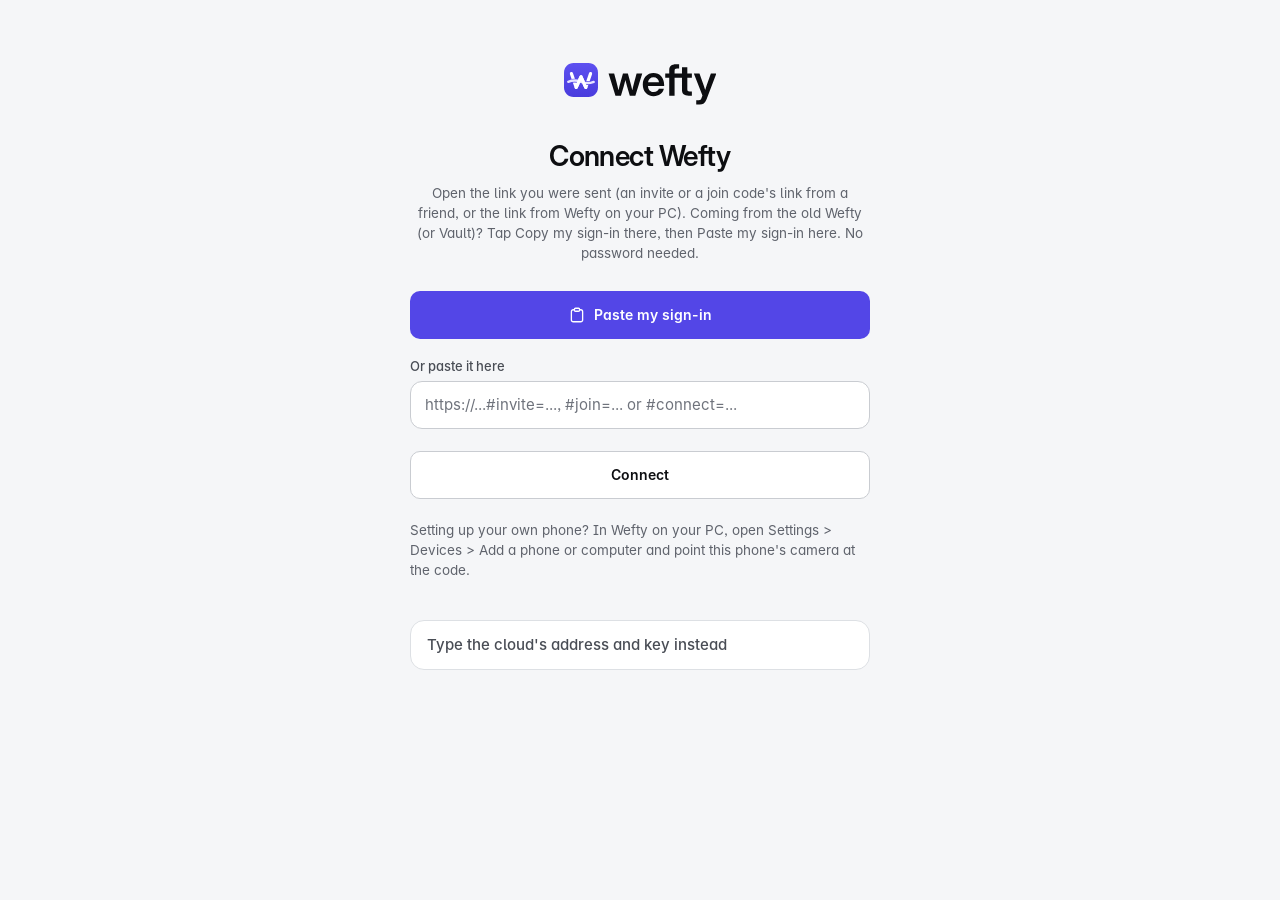
==== commit 438c7189: "Wefty 1.20.0 at wefty.org Co-Authored-By: Claude Opus 5.5 <noreply@anthropic.com> Claude-Session: ht" ====
--- a/index.html
+++ b/index.html
@@ -6,7 +6,7 @@
   <meta name="theme-color" content="#f5f6f8" media="(prefers-color-scheme: light)">
   <meta name="theme-color" content="#0d0d17" media="(prefers-color-scheme: dark)">
   <meta name="color-scheme" content="light dark">
-  <meta http-equiv="Content-Security-Policy" content="default-src 'self'; script-src 'self'; style-src 'self' 'unsafe-inline'; img-src 'self' blob: data: https://*.supabase.co http://127.0.0.1:*; media-src 'self' blob: https://*.supabase.co; connect-src 'self' https://*.supabase.co wss://*.supabase.co http://127.0.0.1:* ws://127.0.0.1:* https://api.anthropic.com https://generativelanguage.googleapis.com; object-src 'none'; base-uri 'self'; form-action 'self'">
+  <meta http-equiv="Content-Security-Policy" content="default-src 'self'; script-src 'self'; style-src 'self' 'unsafe-inline'; img-src 'self' blob: data: https://*.supabase.co http://127.0.0.1:*; media-src 'self' blob: https://*.supabase.co; connect-src 'self' https://wefty.org https://*.supabase.co wss://*.supabase.co http://127.0.0.1:* ws://127.0.0.1:* https://api.anthropic.com https://generativelanguage.googleapis.com; object-src 'none'; base-uri 'self'; form-action 'self'">
   <script src="js/moved.js"></script>
   <script src="js/theme.js"></script>
   <title>Wefty</title>
